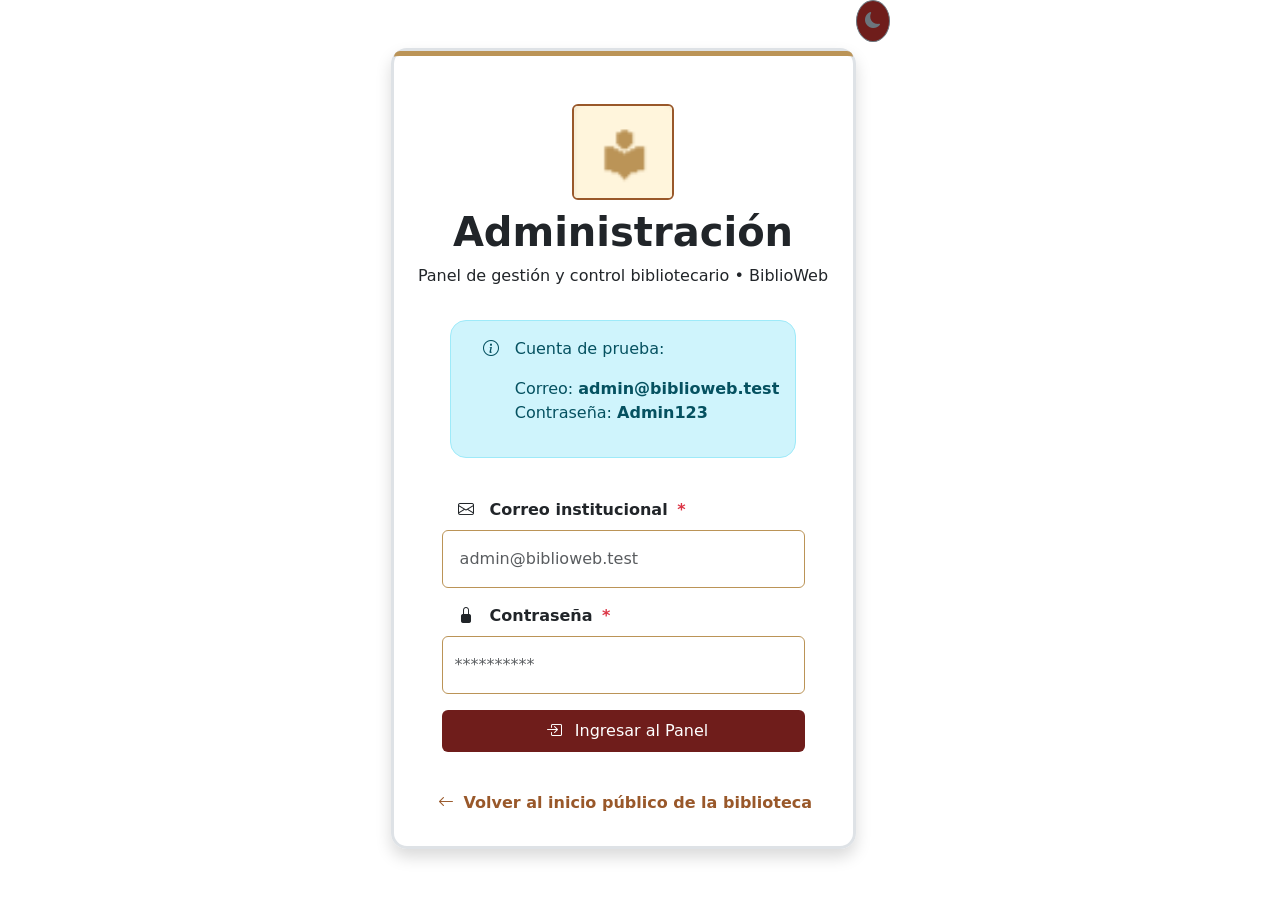
==== index.html @ 537f1289 "feat: se configuro el incio de sesion y se agegro guard.js para proteger la pagina de adminstrador" ====
<!DOCTYPE html>
<html lang="es">
<head>
    <meta charset="UTF-8">
    <meta name="viewport" content="width=device-width, initial-scale=1.0">
    <title>Libreria</title>
</head>
<body>
    <h1>Libreria Bootstrap</h1>
    <script src="./js/guardian.js"></script>
</body>
</html>
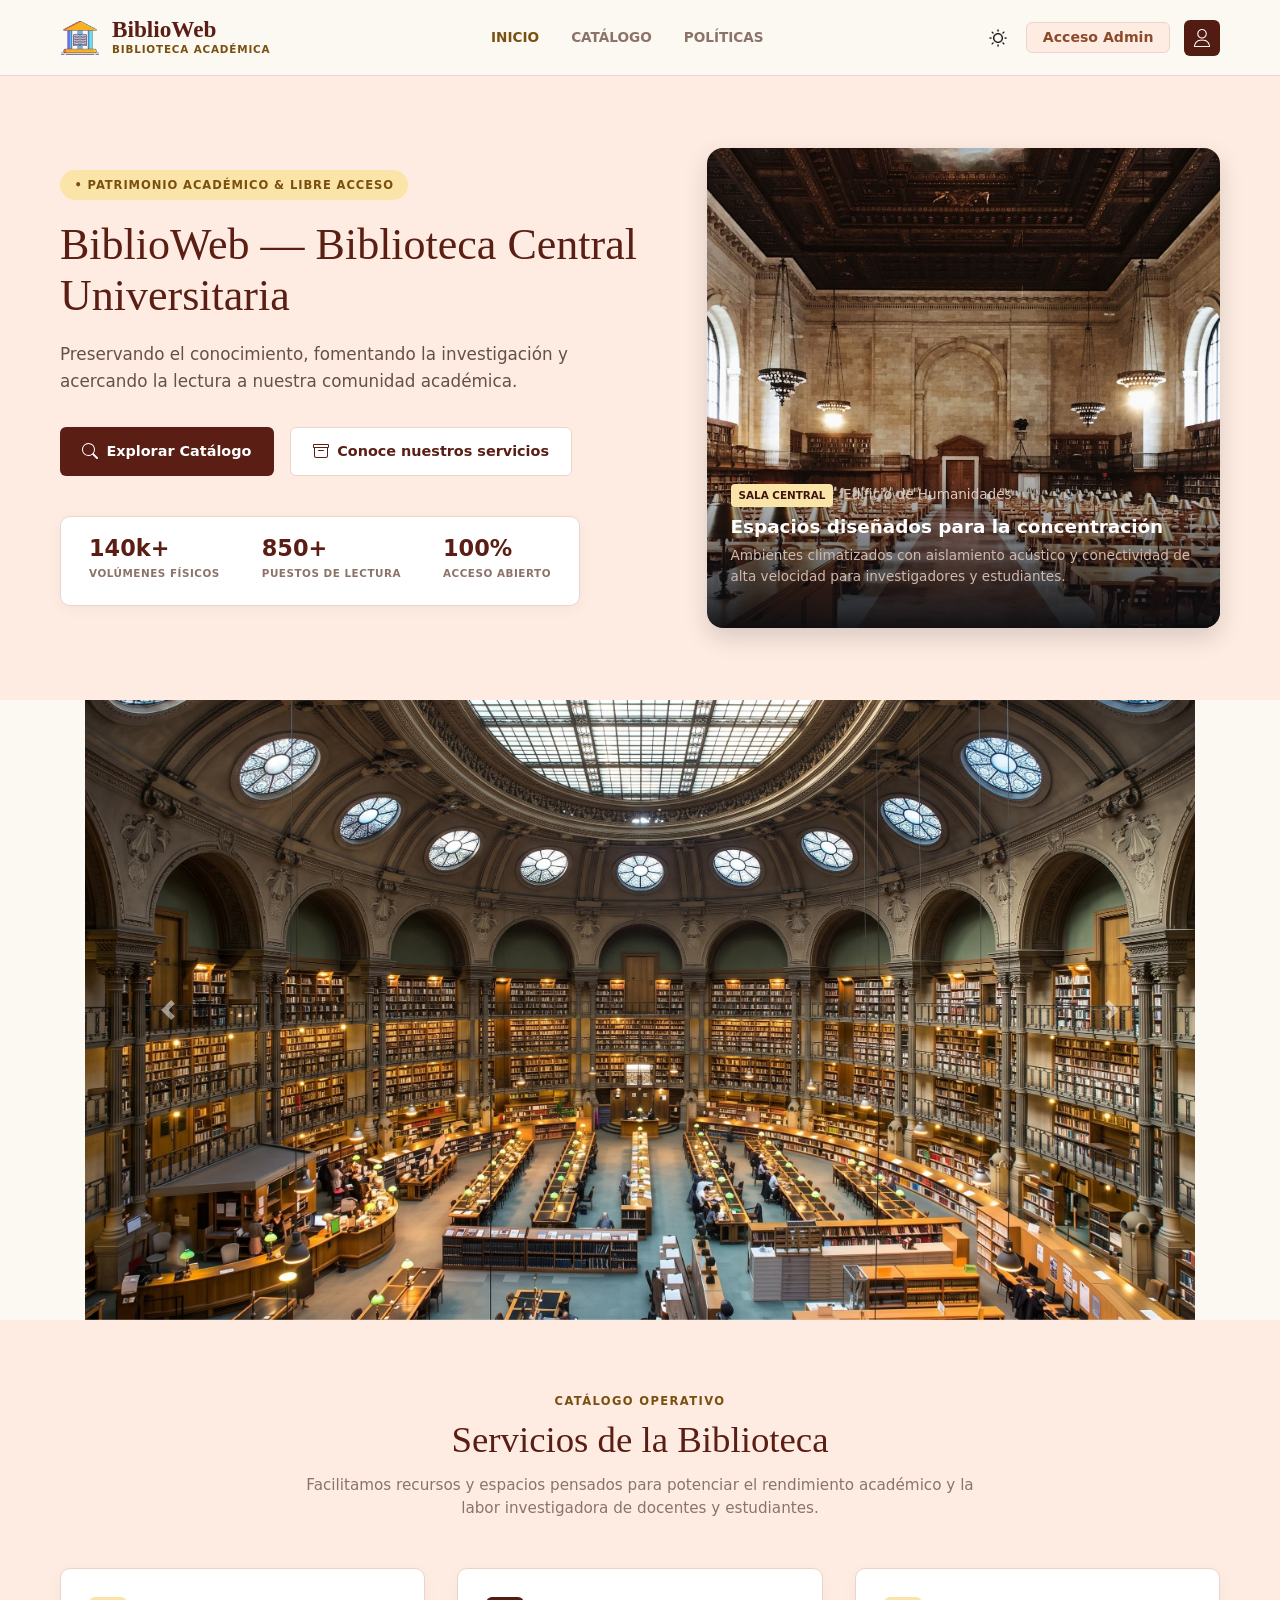
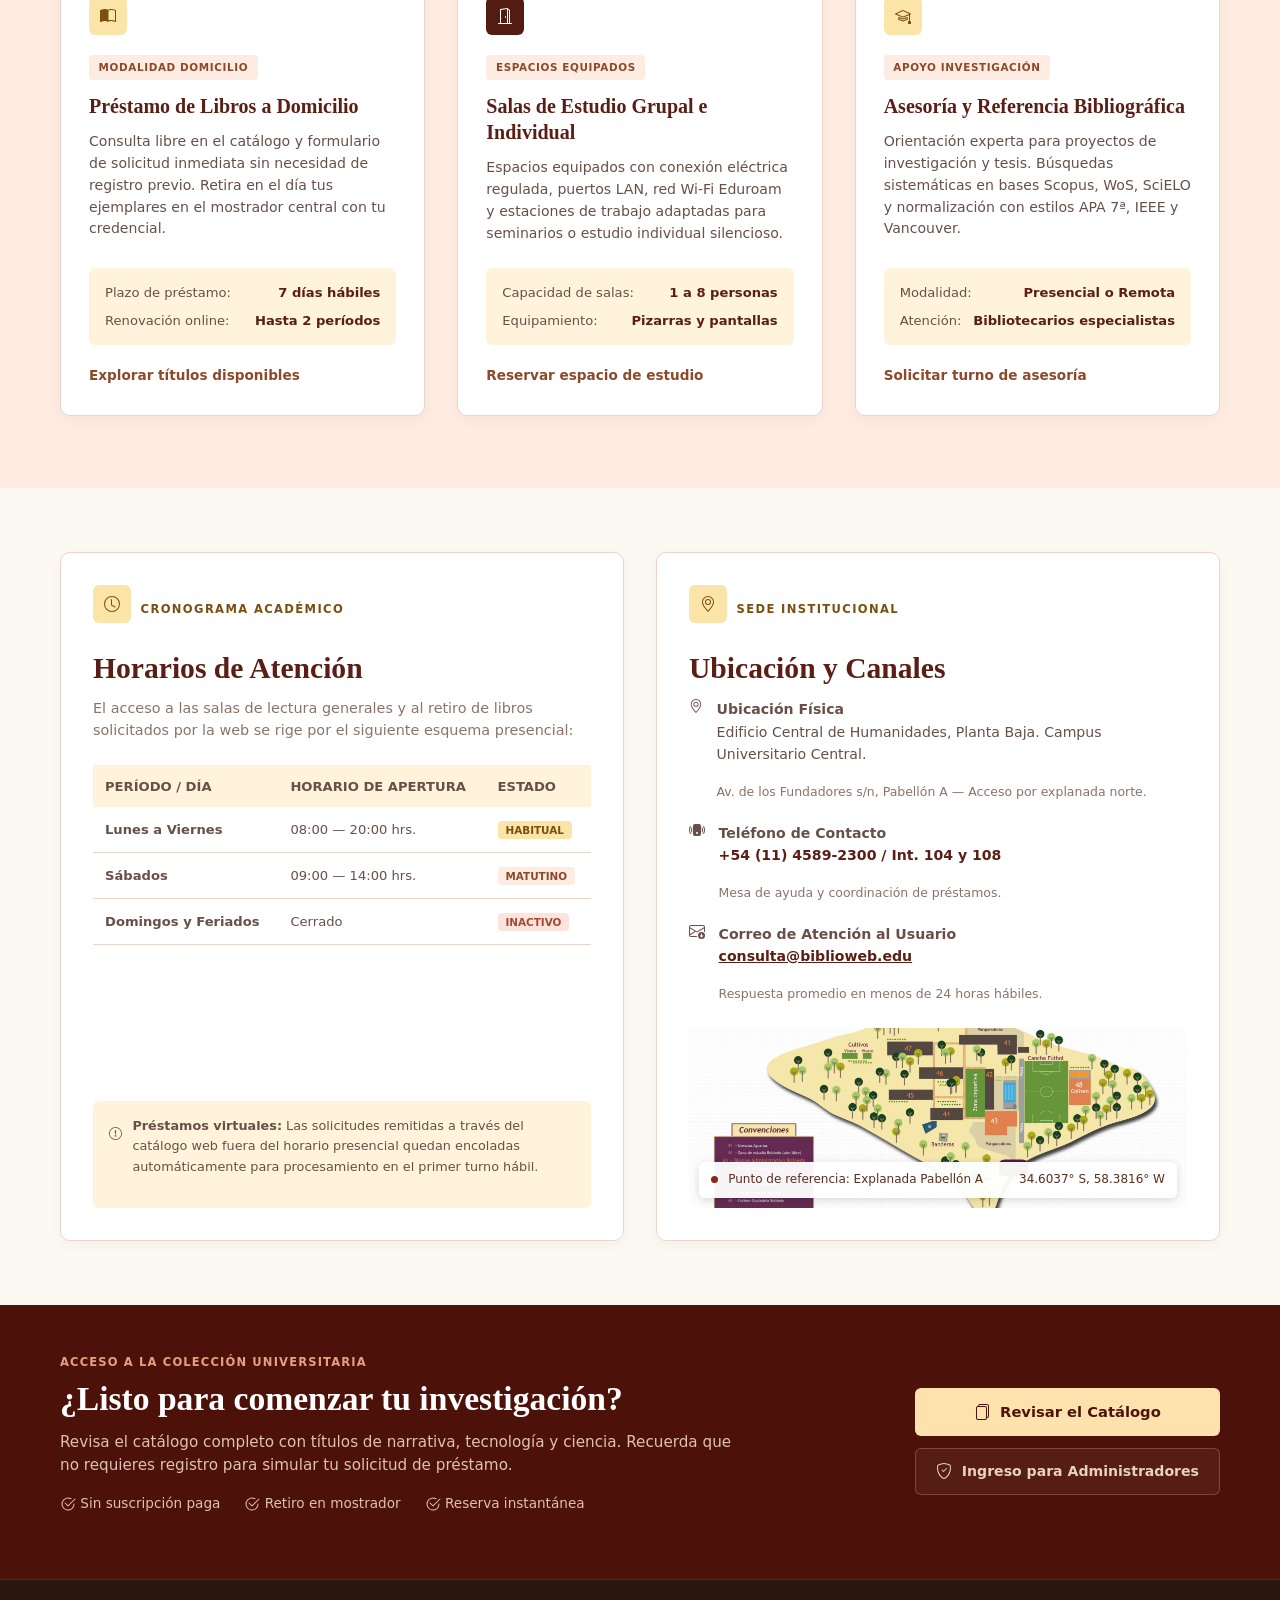
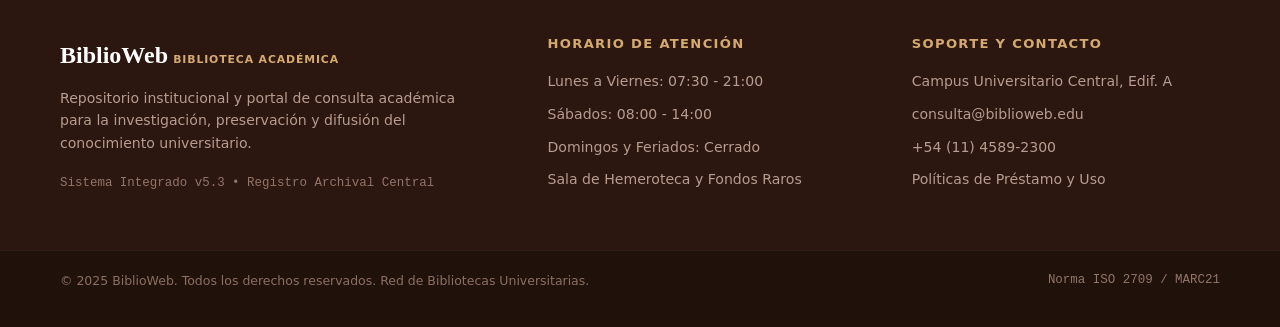
==== commit 6bbdd84a: "feat: se añadio el index a la rama" ====
--- a/index.html
+++ b/index.html
@@ -1,12 +1,502 @@
 <!DOCTYPE html>
-<html lang="es">
+<html lang="es" data-bs-theme="light">
+
 <head>
     <meta charset="UTF-8">
     <meta name="viewport" content="width=device-width, initial-scale=1.0">
-    <title>Libreria</title>
+    <title>Document</title>
+    <link href="https://cdn.jsdelivr.net/npm/bootstrap@5.3.3/dist/css/bootstrap.min.css" rel="stylesheet">
+    <link rel="stylesheet" href="https://cdn.jsdelivr.net/npm/bootstrap@4.0.0/dist/css/bootstrap.min.css">
+    <link rel="stylesheet" href="styless.css">
 </head>
+
 <body>
-    <h1>Libreria Bootstrap</h1>
-    <script src="./js/guardian.js"></script>
+    <header id="navbar">
+        <div class="contenedor-bloque nav-container">
+            <div class="nav-brand">
+                <img src="./img/biblioteca.png" alt="BiblioWeb" width="40" height="40" class="logo">
+                <div class="brand-text">
+                    <span class="brand-title">BiblioWeb</span>
+                    <span class="brand-subtitle">BIBLIOTECA ACADÉMICA</span>
+                </div>
+            </div>
+
+            <nav class="nav">
+                <a href="#" class="active">INICIO</a>
+                <a href="#servicios">CATÁLOGO</a>
+                <a href="#horarios-ubicacion">POLÍTICAS</a>
+            </nav>
+            <div class="admin">
+                <button type="button" id="color" value="claro" onclick="cambiarColor()" aria-label="Cambiar tema">
+                    <img id="icono-tema" src="./img/soleado.png" alt="Modo claro" width="20" height="20">
+                </button>
+                <a href="admin.html" class="btn btn-admin fw-bold px-3 py-1">Acceso Admin</a>
+                <button type="button" class="btn-avatar" aria-label="Perfil de usuario">
+                    <img src="./img/usuario.png" alt="Usuario" width="18" height="18">
+                </button>
+            </div>
+
+        </div>
+    </header>
+
+    <main>
+        <section class="hero-section">
+            <div class="contenedor-bloque hero-grid">
+                <div class="hero-content">
+                    <span class="badge-pill">• PATRIMONIO ACADÉMICO & LIBRE ACCESO</span>
+                    <h1 class="hero-title">BiblioWeb — Biblioteca Central Universitaria</h1>
+                    <p class="hero-desc">
+                        Preservando el conocimiento, fomentando la investigación y acercando la lectura a nuestra
+                        comunidad académica.
+                    </p>
+
+                    <div class="cta-group">
+                        <a href="#" class="btn-dark"><svg xmlns="http://www.w3.org/2000/svg" width="16" height="16"
+                                fill="currentColor" class="bi bi-search" viewBox="0 0 16 16">
+                                <path
+                                    d="M11.742 10.344a6.5 6.5 0 1 0-1.397 1.398h-.001q.044.06.098.115l3.85 3.85a1 1 0 0 0 1.415-1.414l-3.85-3.85a1 1 0 0 0-.115-.1zM12 6.5a5.5 5.5 0 1 1-11 0 5.5 5.5 0 0 1 11 0" />
+                            </svg> Explorar Catálogo</a>
+                        <a href="#servicios" class="btn-light"><svg xmlns="http://www.w3.org/2000/svg" width="16"
+                                height="16" fill="currentColor" class="bi bi-archive" viewBox="0 0 16 16">
+                                <path
+                                    d="M0 2a1 1 0 0 1 1-1h14a1 1 0 0 1 1 1v2a1 1 0 0 1-1 1v7.5a2.5 2.5 0 0 1-2.5 2.5h-9A2.5 2.5 0 0 1 1 12.5V5a1 1 0 0 1-1-1zm2 3v7.5A1.5 1.5 0 0 0 3.5 14h9a1.5 1.5 0 0 0 1.5-1.5V5zm13-3H1v2h14zM5 7.5a.5.5 0 0 1 .5-.5h5a.5.5 0 0 1 0 1h-5a.5.5 0 0 1-.5-.5" />
+                            </svg> Conoce nuestros
+                            servicios</a>
+                    </div>
+
+                    <div class="stats-card">
+                        <div class="stat-item">
+                            <strong>140k+</strong>
+                            <span>VOLÚMENES FÍSICOS</span>
+                        </div>
+                        <div class="stat-item">
+                            <strong>850+</strong>
+                            <span>PUESTOS DE LECTURA</span>
+                        </div>
+                        <div class="stat-item">
+                            <strong>100%</strong>
+                            <span>ACCESO ABIERTO</span>
+                        </div>
+                    </div>
+                </div>
+                <div class="hero-image-card">
+                    <img src="./img/pasillos.webp" alt="Sala Central de la Biblioteca">
+                    <div class="image-caption">
+                        <div class="location-tag">
+                            <span class="badge-tag">SALA CENTRAL</span>
+                            <span class="location-name">Edificio de Humanidades</span>
+                        </div>
+                        <h3>Espacios diseñados para la concentración</h3>
+                        <p>
+                            Ambientes climatizados con aislamiento acústico y conectividad de alta velocidad para
+                            investigadores y estudiantes.
+                        </p>
+                    </div>
+                </div>
+
+            </div>
+        </section>
+        <section class="container">
+            <div id="carouselExampleControls" class="carousel slide" data-ride="carousel">
+                <div class="carousel-inner">
+                    <div class="carousel-item active">
+                        <img class="d-block w-100 object-fit-cover" src="./img/img1.jpg" alt="First slide">
+                    </div>
+                    <div class="carousel-item">
+                        <img class="d-block w-100" src="./img/img2.jpg" alt="Second slide">
+                    </div>
+                    <div class="carousel-item">
+                        <img class="d-block w-100" src="./img/img3.jpg" alt="Third slide">
+                    </div>
+                </div>
+                <a class="carousel-control-prev" href="#carouselExampleControls" role="button" data-slide="prev">
+                    <span class="carousel-control-prev-icon" aria-hidden="true"></span>
+                    <span class="sr-only">Previous</span>
+                </a>
+                <a class="carousel-control-next" href="#carouselExampleControls" role="button" data-slide="next">
+                    <span class="carousel-control-next-icon" aria-hidden="true"></span>
+                    <span class="sr-only">Next</span>
+                </a>
+            </div>
+        </section>
+        <section id="servicios" class="seccion-servicios">
+            <div class="contenedor-bloque">
+
+                <header class="servicios-header">
+                    <span class="subtitulo-tag">CATÁLOGO OPERATIVO</span>
+                    <h2 class="titulo-seccion">Servicios de la Biblioteca</h2>
+                    <p class="desc-seccion">
+                        Facilitamos recursos y espacios pensados para potenciar el rendimiento académico y la labor
+                        investigadora de docentes y estudiantes.
+                    </p>
+                </header>
+
+                <div class="servicios-grid">
+                    <article class="servicio-card">
+                        <div class="icono-wrap icono-amarillo">
+                            <svg xmlns="http://www.w3.org/2000/svg" width="16" height="16" fill="currentColor"
+                                class="bi bi-book-half" viewBox="0 0 16 16">
+                                <path
+                                    d="M8.5 2.687c.654-.689 1.782-.886 3.112-.752 1.234.124 2.503.523 3.388.893v9.923c-.918-.35-2.107-.692-3.287-.81-1.094-.111-2.278-.039-3.213.492zM8 1.783C7.015.936 5.587.81 4.287.94c-1.514.153-3.042.672-3.994 1.105A.5.5 0 0 0 0 2.5v11a.5.5 0 0 0 .707.455c.882-.4 2.303-.881 3.68-1.02 1.409-.142 2.59.087 3.223.877a.5.5 0 0 0 .78 0c.633-.79 1.814-1.019 3.222-.877 1.378.139 2.8.62 3.681 1.02A.5.5 0 0 0 16 13.5v-11a.5.5 0 0 0-.293-.455c-.952-.433-2.48-.952-3.994-1.105C10.413.809 8.985.936 8 1.783" />
+                            </svg>
+                        </div>
+                        <span class="badge-categoria">MODALIDAD DOMICILIO</span>
+                        <h3 class="servicio-titulo">Préstamo de Libros a Domicilio</h3>
+                        <p class="servicio-texto">
+                            Consulta libre en el catálogo y formulario de solicitud inmediata sin necesidad de registro
+                            previo. Retira en el día tus ejemplares en el mostrador central con tu credencial.
+                        </p>
+                        <div class="detalles-box">
+                            <div class="detalle-fila">
+                                <span class="label">Plazo de préstamo:</span>
+                                <strong class="valor">7 días hábiles</strong>
+                            </div>
+                            <div class="detalle-fila">
+                                <span class="label">Renovación online:</span>
+                                <strong class="valor">Hasta 2 períodos</strong>
+                            </div>
+                        </div>
+                        <a href="#" class="servicio-link">Explorar títulos disponibles <i
+                                class="fa-solid fa-arrow-right-long"></i></a>
+                    </article>
+                    <article class="servicio-card">
+                        <div class="icono-wrap icono-vino">
+                            <svg xmlns="http://www.w3.org/2000/svg" width="16" height="16" fill="currentColor"
+                                class="bi bi-door-open" viewBox="0 0 16 16">
+                                <path d="M8.5 10c-.276 0-.5-.448-.5-1s.224-1 .5-1 .5.448.5 1-.224 1-.5 1" />
+                                <path
+                                    d="M10.828.122A.5.5 0 0 1 11 .5V1h.5A1.5 1.5 0 0 1 13 2.5V15h1.5a.5.5 0 0 1 0 1h-13a.5.5 0 0 1 0-1H3V1.5a.5.5 0 0 1 .43-.495l7-1a.5.5 0 0 1 .398.117M11.5 2H11v13h1V2.5a.5.5 0 0 0-.5-.5M4 1.934V15h6V1.077z" />
+                            </svg>
+                        </div>
+                        <span class="badge-categoria">ESPACIOS EQUIPADOS</span>
+                        <h3 class="servicio-titulo">Salas de Estudio Grupal e Individual</h3>
+                        <p class="servicio-texto">
+                            Espacios equipados con conexión eléctrica regulada, puertos LAN, red Wi-Fi Eduroam y
+                            estaciones de trabajo adaptadas para seminarios o estudio individual silencioso.
+                        </p>
+                        <div class="detalles-box">
+                            <div class="detalle-fila">
+                                <span class="label">Capacidad de salas:</span>
+                                <strong class="valor">1 a 8 personas</strong>
+                            </div>
+                            <div class="detalle-fila">
+                                <span class="label">Equipamiento:</span>
+                                <strong class="valor">Pizarras y pantallas</strong>
+                            </div>
+                        </div>
+                        <a href="#" class="servicio-link">Reservar espacio de estudio <i
+                                class="fa-solid fa-arrow-right-long"></i></a>
+                    </article>
+                    <article class="servicio-card">
+                        <div class="icono-wrap icono-amarillo">
+                            <svg xmlns="http://www.w3.org/2000/svg" width="16" height="16" fill="currentColor"
+                                class="bi bi-mortarboard" viewBox="0 0 16 16">
+                                <path
+                                    d="M8.211 2.047a.5.5 0 0 0-.422 0l-7.5 3.5a.5.5 0 0 0 .025.917l7.5 3a.5.5 0 0 0 .372 0L14 7.14V13a1 1 0 0 0-1 1v2h3v-2a1 1 0 0 0-1-1V6.739l.686-.275a.5.5 0 0 0 .025-.917zM8 8.46 1.758 5.965 8 3.052l6.242 2.913z" />
+                                <path
+                                    d="M4.176 9.032a.5.5 0 0 0-.656.327l-.5 1.7a.5.5 0 0 0 .294.605l4.5 1.8a.5.5 0 0 0 .372 0l4.5-1.8a.5.5 0 0 0 .294-.605l-.5-1.7a.5.5 0 0 0-.656-.327L8 10.466zm-.068 1.873.22-.748 3.496 1.311a.5.5 0 0 0 .352 0l3.496-1.311.22.748L8 12.46z" />
+                            </svg>
+                        </div>
+                        <span class="badge-categoria">APOYO INVESTIGACIÓN</span>
+                        <h3 class="servicio-titulo">Asesoría y Referencia Bibliográfica</h3>
+                        <p class="servicio-texto">
+                            Orientación experta para proyectos de investigación y tesis. Búsquedas sistemáticas en bases
+                            Scopus, WoS, SciELO y normalización con estilos APA 7ª, IEEE y Vancouver.
+                        </p>
+                        <div class="detalles-box">
+                            <div class="detalle-fila">
+                                <span class="label">Modalidad:</span>
+                                <strong class="valor">Presencial o Remota</strong>
+                            </div>
+                            <div class="detalle-fila">
+                                <span class="label">Atención:</span>
+                                <strong class="valor">Bibliotecarios especialistas</strong>
+                            </div>
+                        </div>
+                        <a href="#" class="servicio-link">Solicitar turno de asesoría <i
+                                class="fa-solid fa-arrow-right-long"></i></a>
+                    </article>
+                </div>
+
+            </div>
+        </section>
+        <section id="horarios-ubicacion" class="seccion-info">
+            <div class="contenedor-bloque info-grid">
+                <article class="info-card">
+                    <div class="card-top">
+                        <div class="icono-wrap icono-amarillo">
+                            <svg xmlns="http://www.w3.org/2000/svg" width="16" height="16" fill="currentColor"
+                                class="bi bi-clock" viewBox="0 0 16 16">
+                                <path
+                                    d="M8 3.5a.5.5 0 0 0-1 0V9a.5.5 0 0 0 .252.434l3.5 2a.5.5 0 0 0 .496-.868L8 8.71z" />
+                                <path d="M8 16A8 8 0 1 0 8 0a8 8 0 0 0 0 16m7-8A7 7 0 1 1 1 8a7 7 0 0 1 14 0" />
+                            </svg>
+                        </div>
+                        <span class="subtitulo-tag">CRONOGRAMA ACADÉMICO</span>
+                    </div>
+
+                    <h2 class="titulo-card">Horarios de Atención</h2>
+                    <p class="desc-card">
+                        El acceso a las salas de lectura generales y al retiro de libros solicitados por la web se rige
+                        por el siguiente esquema presencial:
+                    </p>
+
+                    <div class="tabla-wrap">
+                        <table class="tabla-horarios">
+                            <thead>
+                                <tr>
+                                    <th scope="col">PERÍODO / DÍA</th>
+                                    <th scope="col">HORARIO DE APERTURA</th>
+                                    <th scope="col">ESTADO</th>
+                                </tr>
+                            </thead>
+                            <tbody>
+                                <tr>
+                                    <td><strong>Lunes a Viernes</strong></td>
+                                    <td>08:00 — 20:00 hrs.</td>
+                                    <td><span class="badge-status status-habitual">HABITUAL</span></td>
+                                </tr>
+                                <tr>
+                                    <td><strong>Sábados</strong></td>
+                                    <td>09:00 — 14:00 hrs.</td>
+                                    <td><span class="badge-status status-matutino">MATUTINO</span></td>
+                                </tr>
+                                <tr>
+                                    <td><strong>Domingos y Feriados</strong></td>
+                                    <td>Cerrado</td>
+                                    <td><span class="badge-status status-inactivo">INACTIVO</span></td>
+                                </tr>
+                            </tbody>
+                        </table>
+                    </div>
+
+                    <div class="aviso-box">
+                        <svg xmlns="http://www.w3.org/2000/svg" width="35" height="35" fill="currentColor"
+                            class="bi bi-exclamation-circle" viewBox="0 0 16 16">
+                            <path d="M8 15A7 7 0 1 1 8 1a7 7 0 0 1 0 14m0 1A8 8 0 1 0 8 0a8 8 0 0 0 0 16" />
+                            <path
+                                d="M7.002 11a1 1 0 1 1 2 0 1 1 0 0 1-2 0M7.1 4.995a.905.905 0 1 1 1.8 0l-.35 3.507a.552.552 0 0 1-1.1 0z" />
+                        </svg>
+                        <p>
+                            <strong>Préstamos virtuales:</strong> Las solicitudes remitidas a través del catálogo web
+                            fuera del horario presencial quedan encoladas automáticamente para procesamiento en el
+                            primer turno hábil.
+                        </p>
+                    </div>
+                </article>
+                <article class="info-card">
+                    <div class="card-top">
+                        <div class="icono-wrap icono-amarillo">
+                            <svg xmlns="http://www.w3.org/2000/svg" width="16" height="16" fill="currentColor"
+                                class="bi bi-geo-alt" viewBox="0 0 16 16">
+                                <path
+                                    d="M12.166 8.94c-.524 1.062-1.234 2.12-1.96 3.07A32 32 0 0 1 8 14.58a32 32 0 0 1-2.206-2.57c-.726-.95-1.436-2.008-1.96-3.07C3.304 7.867 3 6.862 3 6a5 5 0 0 1 10 0c0 .862-.305 1.867-.834 2.94M8 16s6-5.686 6-10A6 6 0 0 0 2 6c0 4.314 6 10 6 10" />
+                                <path d="M8 8a2 2 0 1 1 0-4 2 2 0 0 1 0 4m0 1a3 3 0 1 0 0-6 3 3 0 0 0 0 6" />
+                            </svg>
+                        </div>
+                        <span class="subtitulo-tag">SEDE INSTITUCIONAL</span>
+                    </div>
+
+                    <h2 class="titulo-card">Ubicación y Canales</h2>
+
+                    <div class="canales-lista">
+                        <div class="canal-item">
+                            <svg xmlns="http://www.w3.org/2000/svg" width="16" height="16" fill="currentColor"
+                                class="bi bi-geo-alt" viewBox="0 0 16 16">
+                                <path
+                                    d="M12.166 8.94c-.524 1.062-1.234 2.12-1.96 3.07A32 32 0 0 1 8 14.58a32 32 0 0 1-2.206-2.57c-.726-.95-1.436-2.008-1.96-3.07C3.304 7.867 3 6.862 3 6a5 5 0 0 1 10 0c0 .862-.305 1.867-.834 2.94M8 16s6-5.686 6-10A6 6 0 0 0 2 6c0 4.314 6 10 6 10" />
+                                <path d="M8 8a2 2 0 1 1 0-4 2 2 0 0 1 0 4m0 1a3 3 0 1 0 0-6 3 3 0 0 0 0 6" />
+                            </svg>
+                            <div>
+                                <strong class="canal-titulo">Ubicación Física</strong>
+                                <p class="canal-detalle">Edificio Central de Humanidades, Planta Baja. Campus
+                                    Universitario Central.</p>
+                                <span class="canal-subdetalle">Av. de los Fundadores s/n, Pabellón A — Acceso por
+                                    explanada norte.</span>
+                            </div>
+                        </div>
+
+                        <div class="canal-item">
+                            <svg xmlns="http://www.w3.org/2000/svg" width="16" height="16" fill="currentColor"
+                                class="bi bi-phone-vibrate-fill" viewBox="0 0 16 16">
+                                <path
+                                    d="M4 4a2 2 0 0 1 2-2h4a2 2 0 0 1 2 2v8a2 2 0 0 1-2 2H6a2 2 0 0 1-2-2zm5 7a1 1 0 1 0-2 0 1 1 0 0 0 2 0M1.807 4.734a.5.5 0 1 0-.884-.468A8 8 0 0 0 0 8c0 1.347.334 2.618.923 3.734a.5.5 0 1 0 .884-.468A7 7 0 0 1 1 8c0-1.18.292-2.292.807-3.266m13.27-.468a.5.5 0 0 0-.884.468C14.708 5.708 15 6.819 15 8c0 1.18-.292 2.292-.807 3.266a.5.5 0 0 0 .884.468A8 8 0 0 0 16 8a8 8 0 0 0-.923-3.734M3.34 6.182a.5.5 0 1 0-.93-.364A6 6 0 0 0 2 8c0 .769.145 1.505.41 2.182a.5.5 0 1 0 .93-.364A5 5 0 0 1 3 8c0-.642.12-1.255.34-1.818m10.25-.364a.5.5 0 0 0-.93.364c.22.563.34 1.176.34 1.818s-.12 1.255-.34 1.818a.5.5 0 0 0 .93.364C13.856 9.505 14 8.769 14 8s-.145-1.505-.41-2.182" />
+                            </svg>
+                            <div>
+                                <strong class="canal-titulo">Teléfono de Contacto</strong>
+                                <p class="canal-destacado">+54 (11) 4589-2300 / Int. 104 y 108</p>
+                                <span class="canal-subdetalle">Mesa de ayuda y coordinación de préstamos.</span>
+                            </div>
+                        </div>
+
+                        <div class="canal-item">
+                            <svg xmlns="http://www.w3.org/2000/svg" width="16" height="16" fill="currentColor"
+                                class="bi bi-envelope-arrow-down" viewBox="0 0 16 16">
+                                <path
+                                    d="M0 4a2 2 0 0 1 2-2h12a2 2 0 0 1 2 2v4.5a.5.5 0 0 1-1 0V5.383l-7 4.2-1.326-.795-5.64 3.47A1 1 0 0 0 2 13h5.5a.5.5 0 0 1 0 1H2a2 2 0 0 1-2-1.99zm1 7.105 4.708-2.897L1 5.383zM1 4v.217l7 4.2 7-4.2V4a1 1 0 0 0-1-1H2a1 1 0 0 0-1 1" />
+                                <path
+                                    d="M12.5 16a3.5 3.5 0 1 0 0-7 3.5 3.5 0 0 0 0 7m.354-1.646a.5.5 0 0 1-.722-.016l-1.149-1.25a.5.5 0 1 1 .737-.676l.28.305V11a.5.5 0 0 1 1 0v1.793l.396-.397a.5.5 0 0 1 .708.708z" />
+                            </svg>
+                            <div>
+                                <strong class="canal-titulo">Correo de Atención al Usuario</strong>
+                                <p><a href="mailto:consulta@biblioweb.edu"
+                                        class="canal-correo">consulta@biblioweb.edu</a></p>
+                                <span class="canal-subdetalle">Respuesta promedio en menos de 24 horas hábiles.</span>
+                            </div>
+                        </div>
+                    </div>
+
+                    <div class="mapa-card">
+                        <img src="./img/mapacampus.jpg" alt="Plano aéreo del Edificio Central" class="mapa-img">
+                        <div class="mapa-tag">
+                            <div>
+                                <span class="punto-rojo"></span>
+                                <span>Punto de referencia: Explanada Pabellón A</span>
+                            </div>
+                            <span class="coordenadas">34.6037° S, 58.3816° W</span>
+                        </div>
+                    </div>
+                </article>
+
+            </div>
+        </section>
+    </main>
+    <footer class="site-footer">
+        <section class="footer-cta">
+            <div class="contenedor-bloque cta-flex">
+                <div class="cta-info">
+                    <span class="cta-tag">ACCESO A LA COLECCIÓN UNIVERSITARIA</span>
+                    <h2 class="cta-title">¿Listo para comenzar tu investigación?</h2>
+                    <p class="cta-desc">
+                        Revisa el catálogo completo con títulos de narrativa, tecnología y ciencia. Recuerda que no
+                        requieres registro para simular tu solicitud de préstamo.
+                    </p>
+                    <ul class="cta-perks">
+                        <li><svg xmlns="http://www.w3.org/2000/svg" width="16" height="16" fill="currentColor"
+                                class="bi bi-check2-circle" viewBox="0 0 16 16">
+                                <path
+                                    d="M2.5 8a5.5 5.5 0 0 1 8.25-4.764.5.5 0 0 0 .5-.866A6.5 6.5 0 1 0 14.5 8a.5.5 0 0 0-1 0 5.5 5.5 0 1 1-11 0" />
+                                <path
+                                    d="M15.354 3.354a.5.5 0 0 0-.708-.708L8 9.293 5.354 6.646a.5.5 0 1 0-.708.708l3 3a.5.5 0 0 0 .708 0z" />
+                            </svg> Sin suscripción paga</li>
+                        <li><svg xmlns="http://www.w3.org/2000/svg" width="16" height="16" fill="currentColor"
+                                class="bi bi-check2-circle" viewBox="0 0 16 16">
+                                <path
+                                    d="M2.5 8a5.5 5.5 0 0 1 8.25-4.764.5.5 0 0 0 .5-.866A6.5 6.5 0 1 0 14.5 8a.5.5 0 0 0-1 0 5.5 5.5 0 1 1-11 0" />
+                                <path
+                                    d="M15.354 3.354a.5.5 0 0 0-.708-.708L8 9.293 5.354 6.646a.5.5 0 1 0-.708.708l3 3a.5.5 0 0 0 .708 0z" />
+                            </svg> Retiro en mostrador</li>
+                        <li><svg xmlns="http://www.w3.org/2000/svg" width="16" height="16" fill="currentColor"
+                                class="bi bi-check2-circle" viewBox="0 0 16 16">
+                                <path
+                                    d="M2.5 8a5.5 5.5 0 0 1 8.25-4.764.5.5 0 0 0 .5-.866A6.5 6.5 0 1 0 14.5 8a.5.5 0 0 0-1 0 5.5 5.5 0 1 1-11 0" />
+                                <path
+                                    d="M15.354 3.354a.5.5 0 0 0-.708-.708L8 9.293 5.354 6.646a.5.5 0 1 0-.708.708l3 3a.5.5 0 0 0 .708 0z" />
+                            </svg> Reserva instantánea</li>
+                    </ul>
+                </div>
+
+                <div class="cta-actions">
+                    <a href="#" class="btn-cta-primary">
+                        <svg xmlns="http://www.w3.org/2000/svg" width="16" height="16" fill="currentColor"
+                            class="bi bi-files" viewBox="0 0 16 16">
+                            <path
+                                d="M13 0H6a2 2 0 0 0-2 2 2 2 0 0 0-2 2v10a2 2 0 0 0 2 2h7a2 2 0 0 0 2-2 2 2 0 0 0 2-2V2a2 2 0 0 0-2-2m0 13V4a2 2 0 0 0-2-2H5a1 1 0 0 1 1-1h7a1 1 0 0 1 1 1v10a1 1 0 0 1-1 1M3 4a1 1 0 0 1 1-1h7a1 1 0 0 1 1 1v10a1 1 0 0 1-1 1H4a1 1 0 0 1-1-1z" />
+                        </svg>Revisar el Catálogo
+                    </a>
+                    <a href="admin.html" class="btn-cta-secondary">
+                        <svg xmlns="http://www.w3.org/2000/svg" width="16" height="16" fill="currentColor"
+                            class="bi bi-shield-check" viewBox="0 0 16 16">
+                            <path
+                                d="M5.338 1.59a61 61 0 0 0-2.837.856.48.48 0 0 0-.328.39c-.554 4.157.726 7.19 2.253 9.188a10.7 10.7 0 0 0 2.287 2.233c.346.244.652.42.893.533q.18.085.293.118a1 1 0 0 0 .101.025 1 1 0 0 0 .1-.025q.114-.034.294-.118c.24-.113.547-.29.893-.533a10.7 10.7 0 0 0 2.287-2.233c1.527-1.997 2.807-5.031 2.253-9.188a.48.48 0 0 0-.328-.39c-.651-.213-1.75-.56-2.837-.855C9.552 1.29 8.531 1.067 8 1.067c-.53 0-1.552.223-2.662.524zM5.072.56C6.157.265 7.31 0 8 0s1.843.265 2.928.56c1.11.3 2.229.655 2.887.87a1.54 1.54 0 0 1 1.044 1.262c.596 4.477-.787 7.795-2.465 9.99a11.8 11.8 0 0 1-2.517 2.453 7 7 0 0 1-1.048.625c-.28.132-.581.24-.829.24s-.548-.108-.829-.24a7 7 0 0 1-1.048-.625 11.8 11.8 0 0 1-2.517-2.453C1.928 10.487.545 7.169 1.141 2.692A1.54 1.54 0 0 1 2.185 1.43 63 63 0 0 1 5.072.56" />
+                            <path
+                                d="M10.854 5.146a.5.5 0 0 1 0 .708l-3 3a.5.5 0 0 1-.708 0l-1.5-1.5a.5.5 0 1 1 .708-.708L7.5 7.793l2.646-2.647a.5.5 0 0 1 .708 0" />
+                        </svg> Ingreso para Administradores
+                    </a>
+                </div>
+            </div>
+        </section>
+        <div class="footer-main">
+            <div class="contenedor-bloque footer-grid">
+                <div class="footer-col col-brand">
+                    <div class="brand-header">
+                        <span class="brand-title-footer">BiblioWeb</span>
+                        <span class="brand-sub-footer">BIBLIOTECA ACADÉMICA</span>
+                    </div>
+                    <p class="brand-desc-footer">
+                        Repositorio institucional y portal de consulta académica para la investigación, preservación y
+                        difusión del conocimiento universitario.
+                    </p>
+                    <p class="system-meta">
+                        Sistema Integrado v5.3 <span>•</span> Registro Archival Central
+                    </p>
+                </div>
+
+                <div class="footer-col">
+                    <h3 class="col-title">HORARIO DE ATENCIÓN</h3>
+                    <ul class="col-list">
+                        <li>Lunes a Viernes: 07:30 - 21:00</li>
+                        <li>Sábados: 08:00 - 14:00</li>
+                        <li>Domingos y Feriados: Cerrado</li>
+                        <li class="list-highlight">Sala de Hemeroteca y Fondos Raros</li>
+                    </ul>
+                </div>
+
+                <div class="footer-col">
+                    <h3 class="col-title">SOPORTE Y CONTACTO</h3>
+                    <ul class="col-list">
+                        <li>Campus Universitario Central, Edif. A</li>
+                        <li><a href="mailto:consulta@biblioweb.edu">consulta@biblioweb.edu</a></li>
+                        <li>+54 (11) 4589-2300</li>
+                        <li><a href="#" class="link-underlined">Políticas de Préstamo y Uso</a></li>
+                    </ul>
+                </div>
+            </div>
+        </div>
+        <div class="footer-bottom">
+            <div class="contenedor-bloque bottom-flex">
+                <p class="copy-text">© 2025 BiblioWeb. Todos los derechos reservados. Red de Bibliotecas Universitarias.
+                </p>
+                <p class="standard-text">Norma ISO 2709 / MARC21</p>
+            </div>
+        </div>
+    </footer>
+    <script src="https://code.jquery.com/jquery-3.2.1.slim.min.js"
+        integrity="sha384-KJ3o2DKtIkvYIK3UENzmM7KCkRr/rE9/Qpg6aAZGJwFDMVNA/GpGFF93hXpG5KkN"
+        crossorigin="anonymous"></script>
+    <script src="https://cdn.jsdelivr.net/npm/popper.js@1.12.9/dist/umd/popper.min.js"
+        integrity="sha384-ApNbgh9B+Y1QKtv3Rn7W3mgPxhU9K/ScQsAP7hUibX39j7fakFPskvXusvfa0b4Q"
+        crossorigin="anonymous"></script>
+    <script src="https://cdn.jsdelivr.net/npm/bootstrap@4.0.0/dist/js/bootstrap.min.js"
+        integrity="sha384-JZR6Spejh4U02d8jOt6vLEHfe/JQGiRRSQQxSfFWpi1MquVdAyjUar5+76PVCmYl"
+        crossorigin="anonymous"></script>
+    <script>
+
+        function aplicarTema(modo) {
+            const temaBootstrap = modo === 'oscuro' ? 'dark' : 'light';
+            document.documentElement.setAttribute('data-bs-theme', temaBootstrap);
+            localStorage.setItem('tema_preferido', modo);
+
+            const icono = document.getElementById('icono-tema');
+            if (icono) {
+                icono.src = modo === 'oscuro' ? './img/luna.png' : './img/soleado.png';
+                icono.alt = modo === 'oscuro' ? 'Modo oscuro' : 'Modo claro';
+            }
+        }
+
+        function cambiarColor() {
+
+            const temaActual = document.documentElement.getAttribute('data-bs-theme');
+            const nuevoModo = temaActual === 'dark' ? 'claro' : 'oscuro';
+            aplicarTema(nuevoModo);
+        }
+
+        document.addEventListener('DOMContentLoaded', () => {
+            const temaGuardado = localStorage.getItem('tema_preferido') || 'claro';
+            aplicarTema(temaGuardado);
+        });
+    </script>
+
 </body>
+
 </html>
--- a/styless.css
+++ b/styless.css
@@ -0,0 +1,925 @@
+/* ===================================================
+   1. VARIABLES (:root) Y MODO OSCURO
+   =================================================== */
+   
+:root,
+[data-bs-theme="light"] {
+  /* Fondos */
+  --fondo-body: #fcf8f2;
+  --fondo-card: #ffffff;
+  --fondo-subtle: #fff4db;
+  --fondo-accent: #feece2;
+  --fondo-carrusel: rgb(255, 223, 223);
+  --fondo-targe:#feece2;
+
+
+  /* Textos y tonos de marca */
+  --color-vino: #5a1e14;
+  --color-vino-dark: #3e140d;
+  --color-texto: #684f47;
+  --color-texto-muted: #8c736a;
+  --color-amarillo-tag: #fae4a8;
+  --color-amarillo-texto: #7a5010;
+  --color-blanco: #ffffff;
+  --color-borde: #edd4cb;
+
+  /* Paleta fija Footer / CTA */
+  --footer-cta-bg: #4c1108;
+  --footer-main-bg: #2b1710;
+  --footer-bottom-bg: #21110b;
+  --footer-gold: #d5aa70;
+  --footer-muted: #b89c8f;
+
+  /* Fuentes y layout */
+  --fuente-serif: Georgia, "Times New Roman", serif;
+  --fuente-sans: system-ui, -apple-system, BlinkMacSystemFont, "Segoe UI", Roboto, sans-serif;
+  --fuente-mono: "Courier New", Courier, monospace;
+
+  --ancho-maximo: 1240px;
+  --espacio-lateral: 2.5rem;
+  --radio-sm: 6px;
+  --radio-md: 10px;
+  --radio-lg: 16px;
+  --radio-pill: 50rem;
+  --sombra: 0 4px 15px rgba(0, 0, 0, 0.04);
+}
+
+[data-bs-theme="dark"] {
+  --fondo-body: #30221e;
+  --fondo-card: #2b1d1ad2;
+  --fondo-subtle: #24211b;
+  --fondo-accent: #2c201d;
+  --fondo-targe: #30221e;
+
+
+  --color-vino: #f8fafc;
+  --color-vino-dark: #e2e8f0;
+  --color-texto: #cbd5e1;
+  --color-texto-muted: #94a3b8;
+  --color-amarillo-tag: #453416;
+  --color-amarillo-texto: rgb(254, 240, 138);
+  --color-borde: #f8b945;
+
+  --footer-cta-bg: #4c110842;
+}
+
+/* ===================================================
+   2. RESET Y REGLAS BASE
+   =================================================== */
+*, *::before, *::after {
+  box-sizing: border-box;
+  margin: 0;
+  padding: 0;
+}
+
+body {
+  font-family: var(--fuente-sans);
+  background-color: var(--fondo-body) !important;
+  color: var(--color-texto);
+  line-height: 1.6;
+  transition: background-color 0.3s ease, color 0.3s ease;
+}
+
+a {
+  text-decoration: none;
+  color: inherit;
+}
+
+img {
+  max-width: 100%;
+  height: auto;
+  display: block;
+}
+
+/* Contenedor maestro universal que soluciona el pegado a los bordes */
+.contenedor-bloque {
+  width: 100%;
+  max-width: var(--ancho-maximo);
+  margin-left: auto;
+  margin-right: auto;
+  padding-left: var(--espacio-lateral);
+  padding-right: var(--espacio-lateral);
+}
+
+/* ===================================================
+   3. BARRA DE NAVEGACIÓN (#navbar)
+   =================================================== */
+#navbar {
+  background-color: var(--fondo-body);
+  border-bottom: 1px solid var(--color-borde);
+  position: sticky;
+  top: 0;
+  z-index: 1000;
+  padding: 1.1rem 0;
+  transition: background-color 0.3s ease;
+}
+
+.nav-container {
+  display: flex;
+  justify-content: space-between;
+  align-items: center;
+}
+
+.nav-brand {
+  display: flex;
+  align-items: center;
+  gap: 0.75rem;
+}
+
+.brand-text {
+  display: flex;
+  flex-direction: column;
+}
+
+.brand-title {
+  font-family: var(--fuente-serif);
+  font-size: 1.45rem;
+  font-weight: 700;
+  color: var(--color-vino);
+  line-height: 1;
+}
+
+.brand-subtitle {
+  font-size: 0.65rem;
+  font-weight: 800;
+  letter-spacing: 0.08em;
+  color: var(--color-amarillo-texto);
+}
+
+.nav {
+  display: flex;
+  align-items: center;
+  gap: 2rem;
+}
+
+.nav a {
+  font-size: 0.85rem;
+  font-weight: 700;
+  color: var(--color-texto-muted);
+  transition: color 0.2s ease;
+}
+
+.nav a:hover,
+.nav a.active {
+  color: var(--color-amarillo-texto);
+}
+
+.admin {
+  display: flex;
+  align-items: center;
+  gap: 0.85rem;
+}
+
+#color {
+  background: transparent;
+  border: none;
+  cursor: pointer;
+  padding: 4px;
+  display: inline-flex;
+  align-items: center;
+  justify-content: center;
+  transition: transform 0.2s ease;
+}
+
+#color:hover {
+  transform: scale(1.15);
+}
+
+.btn-admin {
+  background-color: var(--fondo-accent);
+  border: 1px solid var(--color-borde);
+  color: #8c4a2a;
+  border-radius: var(--radio-sm);
+  padding: 0.45rem 1.1rem;
+  font-size: 0.88rem;
+  font-weight: 700;
+  transition: opacity 0.2s ease;
+}
+
+.btn-admin:hover {
+  opacity: 0.85;
+}
+
+.btn-avatar {
+  width: 36px;
+  height: 36px;
+  background-color: #531c12;
+  border: none;
+  border-radius: var(--radio-sm);
+  cursor: pointer;
+  display: inline-flex;
+  align-items: center;
+  justify-content: center;
+  flex-shrink: 0;
+  padding: 0;
+}
+
+.btn-avatar img {
+  width: 18px;
+  height: 18px;
+  filter: brightness(0) invert(1);
+}
+
+/* ===================================================
+   4. SECCIÓN HERO (PORTADA)
+   =================================================== */
+.hero-section {
+  padding: 4.5rem 0;
+  background-color: var(--fondo-targe);
+  border: 1px var(--color-borde);
+}
+
+.hero-grid {
+  display: grid;
+  grid-template-columns: 1.15fr 1fr;
+  gap: 3.5rem;
+  align-items: center;
+}
+
+.hero-content {
+  display: flex;
+  flex-direction: column;
+  align-items: flex-start;
+}
+
+.badge-pill {
+  display: inline-block;
+  background-color: var(--color-amarillo-tag);
+  color: var(--color-amarillo-texto);
+  font-size: 0.72rem;
+  font-weight: 800;
+  letter-spacing: 0.08em;
+  padding: 0.35rem 0.9rem;
+  border-radius: var(--radio-pill);
+  margin-bottom: 1.25rem;
+}
+
+.hero-title {
+  font-family: var(--fuente-serif);
+  font-size: 2.75rem;
+  line-height: 1.15;
+  color: var(--color-vino);
+  margin-bottom: 1.25rem;
+}
+
+.hero-desc {
+  font-size: 1.05rem;
+  line-height: 1.6;
+  color: var(--color-texto);
+  margin-bottom: 2rem;
+  max-width: 520px;
+}
+
+.cta-group {
+  display: flex;
+  gap: 1rem;
+  flex-wrap: wrap;
+  margin-bottom: 2.5rem;
+}
+
+.btn-dark {
+  background-color: #5a1e14;
+  color: var(--color-blanco);
+  font-size: 0.9rem;
+  font-weight: 700;
+  padding: 0.75rem 1.4rem;
+  border-radius: var(--radio-sm);
+  display: inline-flex;
+  align-items: center;
+  gap: 0.5rem;
+  transition: opacity 0.2s ease;
+}
+
+.btn-dark:hover {
+  opacity: 0.9;
+}
+
+.btn-light {
+  background-color: var(--fondo-card);
+  color: var(--color-vino);
+  border: 1px solid var(--color-borde);
+  font-size: 0.9rem;
+  font-weight: 700;
+  padding: 0.75rem 1.4rem;
+  border-radius: var(--radio-sm);
+  display: inline-flex;
+  align-items: center;
+  gap: 0.5rem;
+  transition: opacity 0.2s ease;
+}
+
+.btn-light:hover {
+  opacity: 0.9;
+}
+
+.stats-card {
+  width: 100%;
+  max-width: 520px;
+  background-color: var(--fondo-card);
+  border: 1px solid var(--color-borde);
+  border-radius: var(--radio-md);
+  padding: 1.25rem 1.75rem;
+  box-shadow: var(--sombra);
+  display: flex;
+  justify-content: space-between;
+}
+
+.stat-item strong {
+  display: block;
+  font-size: 1.4rem;
+  color: var(--color-vino);
+  line-height: 1;
+}
+
+.stat-item span {
+  font-size: 0.65rem;
+  font-weight: 700;
+  letter-spacing: 0.05em;
+  color: var(--color-texto-muted);
+}
+
+.hero-image-card {
+  position: relative;
+  height: 480px;
+  border-radius: var(--radio-lg);
+  overflow: hidden;
+  box-shadow: 0 10px 25px rgba(0, 0, 0, 0.15);
+}
+
+.hero-image-card img {
+  width: 100%;
+  height: 100%;
+  object-fit: cover;
+}
+
+.image-caption {
+  position: absolute;
+  bottom: 0;
+  left: 0;
+  right: 0;
+  background: linear-gradient(to top, rgba(11, 12, 15, 0.95), transparent);
+  padding: 2.5rem 1.5rem 1.5rem;
+  color: var(--color-blanco);
+}
+
+.location-tag {
+  display: flex;
+  align-items: center;
+  gap: 0.6rem;
+  margin-bottom: 0.6rem;
+}
+
+.badge-tag {
+  background-color: var(--color-amarillo-tag);
+  color: var(--color-vino-dark) !important;
+  font-size: 0.65rem;
+  font-weight: 800;
+  padding: 0.2rem 0.5rem;
+  border-radius: 4px;
+}
+
+.location-name {
+  font-size: 0.85rem;
+  color: #dfc8bc;
+}
+
+.image-caption h3 {
+  font-size: 1.15rem;
+  font-weight: 700;
+  margin-bottom: 0.4rem;
+}
+
+.image-caption p {
+  font-size: 0.85rem;
+  color: #d1b8ad;
+}
+.container{
+    background-color: var(--fondo-body);
+}
+/* ===================================================
+   5. SECCIÓN SERVICIOS (CATÁLOGO OPERATIVO)
+   =================================================== */
+.seccion-servicios {
+  padding: 4.5rem 0;
+  background-color: var(--fondo-targe) !important;
+}
+
+.servicios-header {
+  text-align: center;
+  max-width: 680px;
+  margin: 0 auto 3rem;
+}
+
+.subtitulo-tag {
+  display: block;
+  font-size: 0.72rem;
+  font-weight: 800;
+  letter-spacing: 0.12em;
+  color: var(--color-amarillo-texto);
+  margin-bottom: 0.5rem;
+}
+
+.titulo-seccion {
+  font-family: var(--fuente-serif);
+  font-size: 2.3rem;
+  color: var(--color-vino);
+  margin-bottom: 0.75rem;
+  
+}
+
+.desc-seccion {
+  font-size: 0.95rem;
+  line-height: 1.5;
+  color: var(--color-texto-muted);
+}
+
+.servicios-grid {
+  display: grid;
+  grid-template-columns: repeat(auto-fit, minmax(280px, 1fr));
+  gap: 2rem;
+}
+
+.servicio-card {
+  background-color: var(--fondo-card);
+  border: 1px solid var(--color-borde);
+  border-radius: var(--radio-md);
+  padding: 1.75rem;
+  display: flex;
+  flex-direction: column;
+  box-shadow: var(--sombra);
+  transition: transform 0.2s ease, box-shadow 0.2s ease;
+}
+
+.servicio-card:hover {
+  transform: translateY(-4px);
+  box-shadow: 0 8px 24px rgba(90, 30, 20, 0.08);
+}
+
+.icono-wrap {
+  width: 38px;
+  height: 38px;
+  border-radius: var(--radio-sm);
+  display: flex;
+  align-items: center;
+  justify-content: center;
+  font-size: 1rem;
+  margin-bottom: 1.25rem;
+}
+
+.icono-amarillo { background-color: var(--color-amarillo-tag); color: var(--color-amarillo-texto); }
+.icono-vino { background-color: #531c12; color: var(--color-blanco); }
+
+.badge-categoria {
+  align-self: flex-start;
+  background-color: var(--fondo-accent);
+  color: #8c4a2a;
+  font-size: 0.65rem;
+  font-weight: 800;
+  letter-spacing: 0.06em;
+  padding: 0.25rem 0.6rem;
+  border-radius: 4px;
+  margin-bottom: 0.85rem;
+}
+
+.servicio-titulo {
+  font-family: var(--fuente-serif);
+  font-size: 1.25rem;
+  font-weight: 700;
+  color: var(--color-vino);
+  line-height: 1.3;
+  margin-bottom: 0.75rem;
+}
+
+.servicio-texto {
+  font-size: 0.88rem;
+  line-height: 1.55;
+  color: var(--color-texto);
+  margin-bottom: 1.5rem;
+  flex-grow: 1;
+}
+
+.detalles-box {
+  background-color: var(--fondo-subtle);
+  border-radius: var(--radio-sm);
+  padding: 0.85rem 1rem;
+  margin-bottom: 1.25rem;
+  display: flex;
+  flex-direction: column;
+  gap: 0.45rem;
+  font-size: 0.82rem;
+}
+
+.detalle-fila {
+  display: flex;
+  justify-content: space-between;
+  align-items: center;
+}
+
+.detalle-fila strong {
+  color: var(--color-vino);
+}
+
+.servicio-link {
+  font-size: 0.85rem;
+  font-weight: 700;
+  color: #8c4a2a;
+  display: inline-flex;
+  align-items: center;
+  gap: 0.4rem;
+  margin-top: auto;
+  transition: color 0.2s ease;
+}
+
+.servicio-link:hover {
+  color: var(--color-vino);
+}
+
+/* ===================================================
+   6. SECCIÓN HORARIOS Y UBICACIÓN
+   =================================================== */
+.seccion-info {
+  padding: 4rem 0;
+  background-color: var(--fondo-body);
+}
+
+.info-grid {
+  display: grid;
+  grid-template-columns: repeat(auto-fit, minmax(320px, 1fr));
+  gap: 2rem;
+  align-items: stretch;
+}
+
+.info-card {
+  background-color: var(--fondo-card);
+  border: 1px solid var(--color-borde);
+  border-radius: var(--radio-md);
+  padding: 2rem;
+  box-shadow: var(--sombra);
+  display: flex;
+  flex-direction: column;
+}
+
+.card-top {
+  display: flex;
+  align-items: center;
+  gap: 0.6rem;
+  margin-bottom: 0.5rem;
+}
+
+.titulo-card {
+  font-family: var(--fuente-serif);
+  font-size: 1.85rem;
+  font-weight: 700;
+  color: var(--color-vino);
+  margin-bottom: 0.75rem;
+}
+
+.desc-card {
+  font-size: 0.9rem;
+  color: var(--color-texto-muted);
+  line-height: 1.5;
+  margin-bottom: 1.5rem;
+}
+
+.tabla-wrap {
+  width: 100%;
+  margin-bottom: 1.5rem;
+}
+
+.tabla-horarios {
+  width: 100%;
+  border-collapse: collapse;
+  font-size: 0.82rem;
+}
+
+.tabla-horarios th {
+  background-color: var(--fondo-subtle);
+  padding: 0.65rem 0.75rem;
+  text-align: left;
+  font-weight: 700;
+}
+
+.tabla-horarios td {
+  padding: 0.75rem;
+  border-bottom: 1px solid var(--color-borde);
+  color: var(--color-texto);
+}
+
+.badge-status {
+  font-size: 0.65rem;
+  font-weight: 800;
+  padding: 0.2rem 0.5rem;
+  border-radius: 4px;
+}
+
+.status-habitual { background-color: var(--color-amarillo-tag); color: var(--color-amarillo-texto); }
+.status-matutino { background-color: var(--fondo-accent); color: #8c4a2a; }
+.status-inactivo { background-color: #fce4dc; color: #a44837; }
+
+.aviso-box {
+  background-color: var(--fondo-subtle);
+  border-radius: var(--radio-sm);
+  padding: 0.9rem 1rem;
+  display: flex;
+  gap: 0.65rem;
+  align-items: flex-start;
+  margin-top: auto;
+  font-size: 0.8rem;
+  color: var(--color-texto);
+}
+
+.canales-lista {
+  display: flex;
+  flex-direction: column;
+  gap: 1.25rem;
+  margin-bottom: 1.5rem;
+}
+
+.canal-item {
+  display: flex;
+  gap: 0.85rem;
+  font-size: 0.88rem;
+}
+
+.canal-icono {
+  color: var(--color-amarillo-texto);
+  font-size: 1.1rem;
+  margin-top: 3px;
+}
+
+.canal-destacado, .canal-correo {
+  font-weight: 700;
+  color: var(--color-vino);
+}
+
+.canal-correo {
+  text-decoration: underline;
+}
+
+.canal-subdetalle {
+  display: block;
+  font-size: 0.78rem;
+  color: var(--color-texto-muted);
+}
+
+.mapa-card {
+  position: relative;
+  height: 180px;
+  border-radius: var(--radio-sm);
+  overflow: hidden;
+  margin-top: auto;
+}
+
+.mapa-card img {
+  width: 100%;
+  height: 100%;
+  object-fit: cover;
+}
+
+.mapa-tag {
+  position: absolute;
+  bottom: 10px;
+  left: 10px;
+  right: 10px;
+  background-color: rgba(255, 255, 255, 0.95);
+  padding: 0.5rem 0.75rem;
+  border-radius: var(--radio-sm);
+  font-size: 0.75rem;
+  display: flex;
+  justify-content: space-between;
+  align-items: center;
+  color: #5a2e1d;
+  box-shadow: 0 2px 8px rgba(0, 0, 0, 0.15);
+}
+
+.punto-rojo {
+  width: 7px;
+  height: 7px;
+  background-color: #8b2518;
+  border-radius: 50%;
+  display: inline-block;
+  margin-right: 0.4rem;
+}
+
+/* ===================================================
+   7. FOOTER Y CTA FINAL
+   =================================================== */
+.site-footer {
+  width: 100%;
+}
+
+.footer-cta {
+  background-color: var(--footer-cta-bg);
+  color: var(--color-blanco);
+  padding: 3rem 0;
+  border-bottom: 1px solid rgba(255, 255, 255, 0.08);
+}
+
+.cta-flex {
+  display: flex;
+  justify-content: space-between;
+  align-items: center;
+  gap: 2.5rem;
+}
+
+.cta-info {
+  max-width: 680px;
+}
+
+.cta-tag {
+  display: block;
+  font-size: 0.72rem;
+  font-weight: 800;
+  letter-spacing: 0.1em;
+  color: #e59f81;
+  margin-bottom: 0.5rem;
+}
+
+.cta-title {
+  font-family: var(--fuente-serif);
+  font-size: 2.1rem;
+  font-weight: 700;
+  color: var(--color-blanco);
+  margin-bottom: 0.75rem;
+}
+
+.cta-desc {
+  font-size: 0.95rem;
+  color: #dfc1b3;
+  line-height: 1.5;
+  margin-bottom: 1rem;
+}
+
+.cta-perks {
+  display: flex;
+  gap: 1.5rem;
+  list-style: none;
+  font-size: 0.85rem;
+  color: #dfc1b3;
+  padding: 0;
+}
+
+.cta-actions {
+  display: flex;
+  flex-direction: column;
+  gap: 0.75rem;
+  min-width: 250px;
+}
+
+.btn-cta-primary {
+  background-color: #fee2ad;
+  color: #4a150c;
+  padding: 0.75rem 1.25rem;
+  border-radius: var(--radio-sm);
+  font-weight: 700;
+  font-size: 0.92rem;
+  display: flex;
+  align-items: center;
+  justify-content: center;
+  gap: 0.6rem;
+  transition: transform 0.15s ease;
+}
+
+.btn-cta-primary:hover {
+  transform: translateY(-2px);
+}
+
+.btn-cta-secondary {
+  background-color: rgba(255, 255, 255, 0.05);
+  color: #e8d0c5;
+  border: 1px solid rgba(255, 255, 255, 0.2);
+  padding: 0.7rem 1.25rem;
+  border-radius: var(--radio-sm);
+  font-weight: 600;
+  font-size: 0.88rem;
+  display: flex;
+  align-items: center;
+  justify-content: center;
+  gap: 0.6rem;
+}
+
+.footer-main {
+  background-color: var(--footer-main-bg);
+  color: var(--footer-muted);
+  padding: 3.5rem 0 2.5rem 0;
+}
+
+.footer-grid {
+  display: grid;
+  grid-template-columns: 1.4fr 1fr 1fr;
+  gap: 3.5rem;
+}
+
+.brand-title-footer {
+  font-family: var(--fuente-serif);
+  font-size: 1.5rem;
+  font-weight: 700;
+  color: var(--color-blanco);
+}
+
+.brand-sub-footer {
+  font-size: 0.68rem;
+  font-weight: 700;
+  letter-spacing: 0.08em;
+  color: var(--footer-gold);
+}
+
+.brand-desc-footer {
+  font-size: 0.88rem;
+  color: #b89c8f;
+  line-height: 1.6;
+  margin: 0.8rem 0 1.25rem;
+}
+
+.system-meta, .standard-text {
+  font-family: var(--fuente-mono);
+  font-size: 0.78rem;
+  color: #927568;
+}
+
+.col-title {
+  font-size: 0.82rem;
+  font-weight: 800;
+  letter-spacing: 0.1em;
+  color: var(--footer-gold);
+  margin-bottom: 1.15rem;
+}
+
+.col-list {
+  list-style: none;
+  display: flex;
+  flex-direction: column;
+  gap: 0.65rem;
+  font-size: 0.88rem;
+  color: #b89c8f;
+  padding: 0;
+}
+
+.col-list a:hover {
+  color: var(--color-blanco);
+}
+
+.footer-bottom {
+  background-color: var(--footer-bottom-bg);
+  padding: 1.25rem 0;
+  border-top: 1px solid rgba(255, 255, 255, 0.05);
+  font-size: 0.78rem;
+  color: #8c6f62;
+}
+
+.bottom-flex {
+  display: flex;
+  justify-content: space-between;
+  align-items: center;
+}
+#carrusel{
+    background-color: var(--fondo-carrusel);
+}
+/* ===================================================
+   8. MEDIA QUERIES (RESPONSIVE MÓVIL < 900px)
+   =================================================== */
+@media (max-width: 900px) {
+  :root {
+    --espacio-lateral: 1.25rem;
+  }
+
+  .nav-container,
+  .hero-grid,
+  .info-grid,
+  .footer-grid,
+  .cta-flex,
+  .bottom-flex {
+    grid-template-columns: 1fr;
+    flex-direction: column;
+    text-align: center;
+  }
+
+  .nav-container {
+    gap: 1rem;
+  }
+
+  .hero-content {
+    align-items: center;
+  }
+
+  .cta-group {
+    justify-content: center;
+  }
+
+  .hero-image-card {
+    height: 360px;
+  }
+
+  .cta-perks {
+    flex-direction: column;
+    gap: 0.5rem;
+  }
+
+  .cta-actions {
+    width: 100%;
+  }
+
+  .bottom-flex {
+    gap: 0.75rem;
+  }
+}
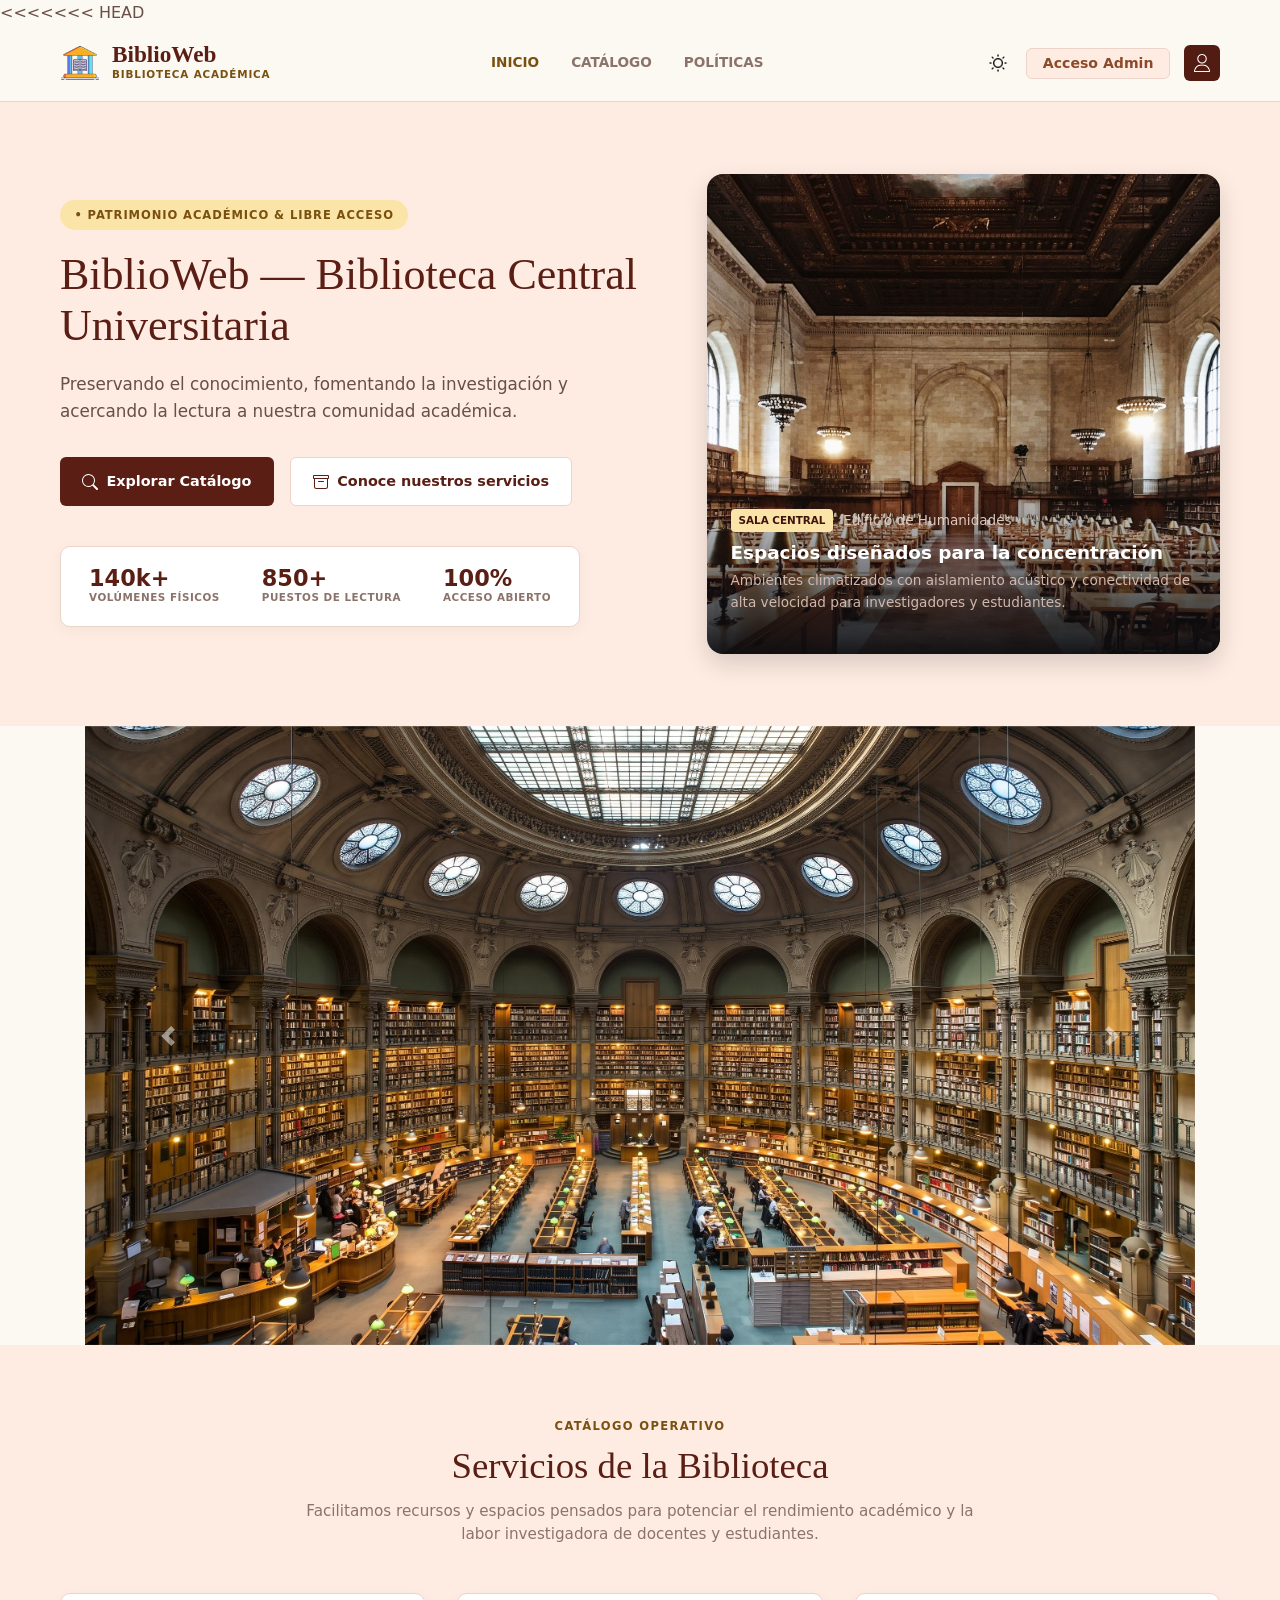
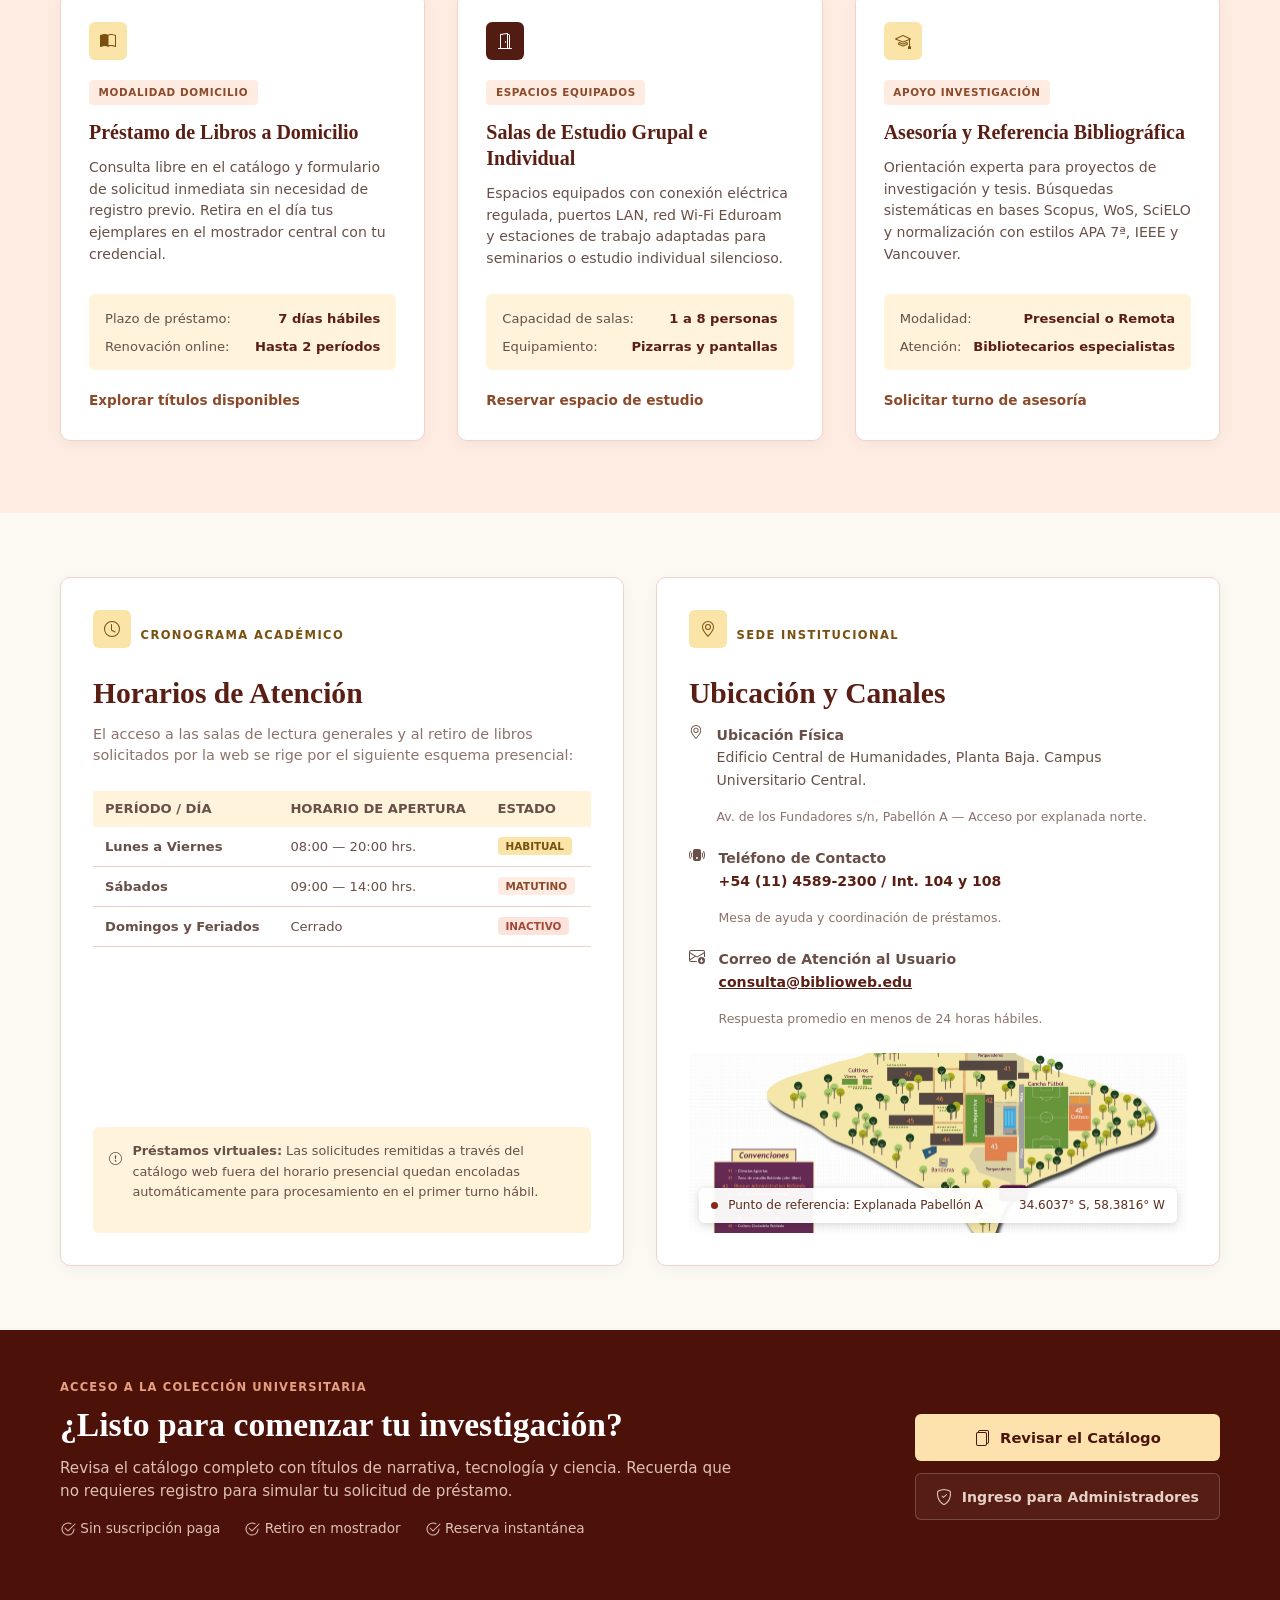
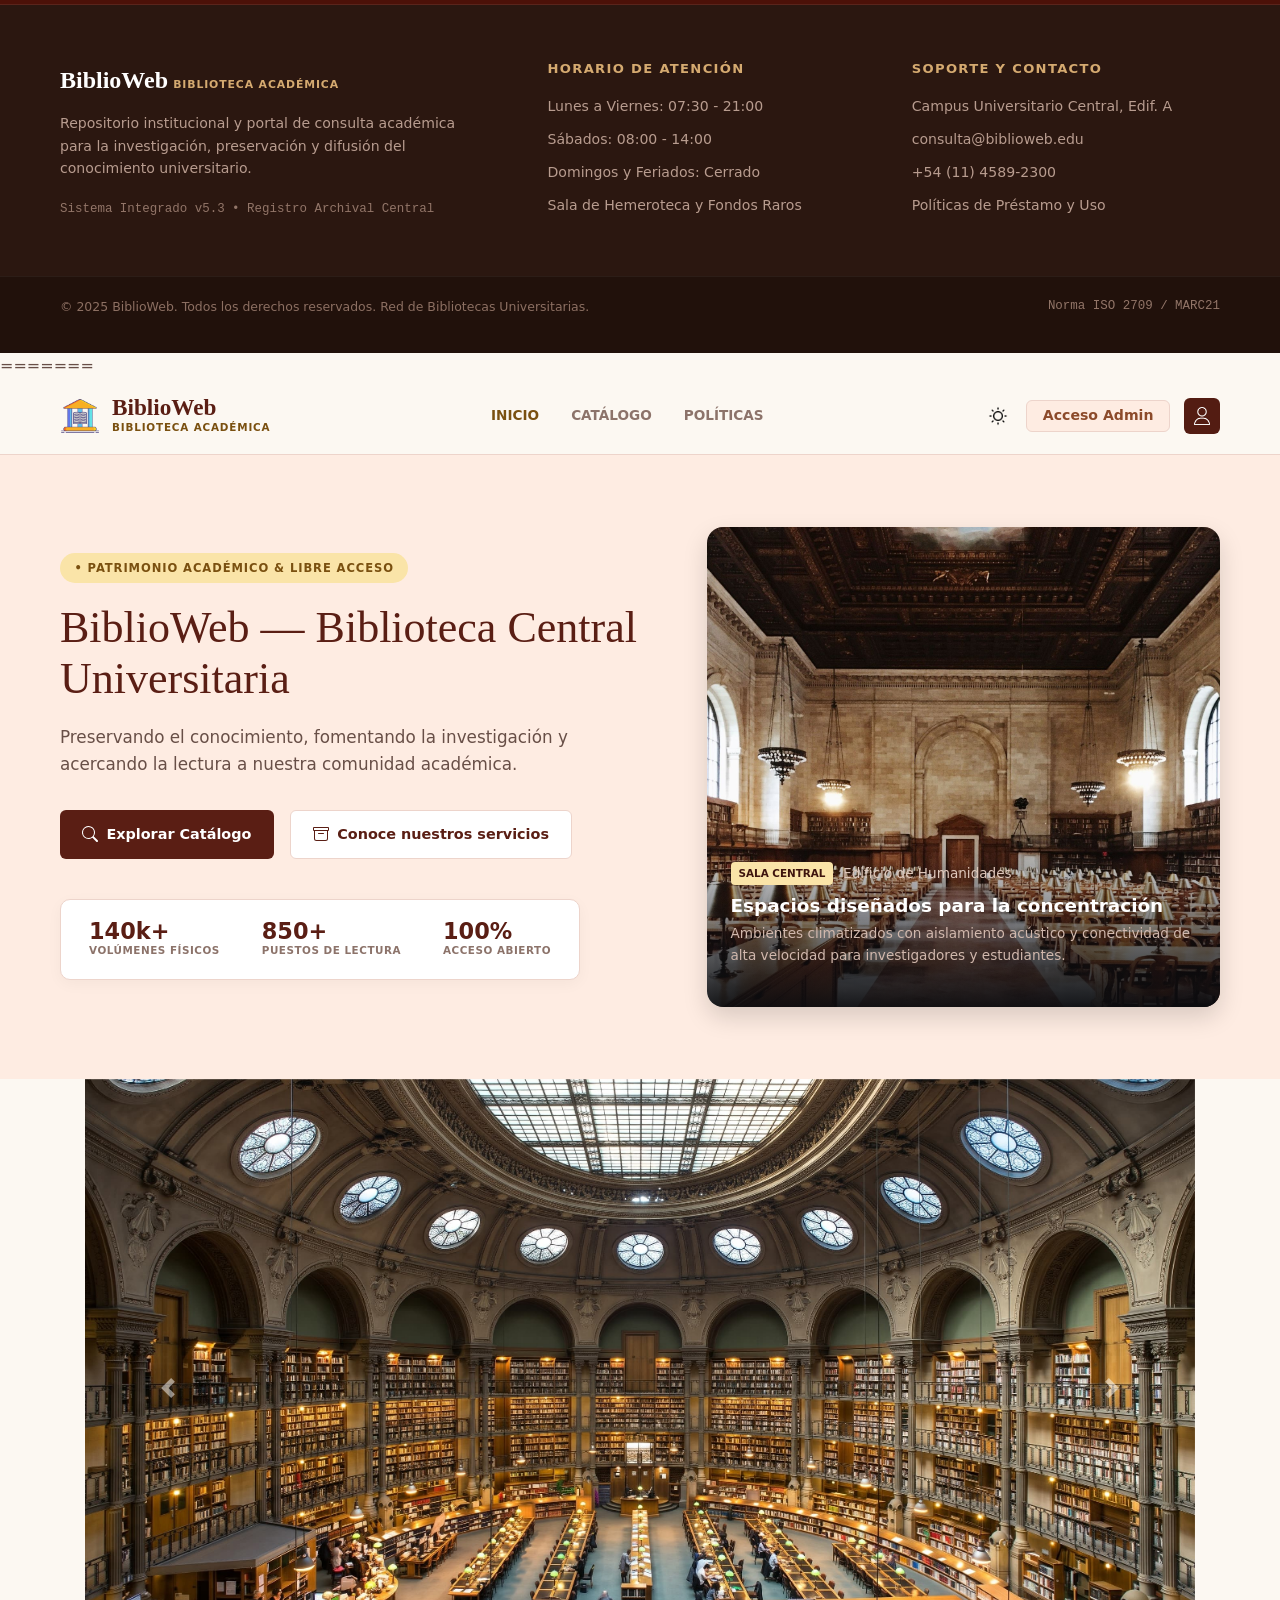
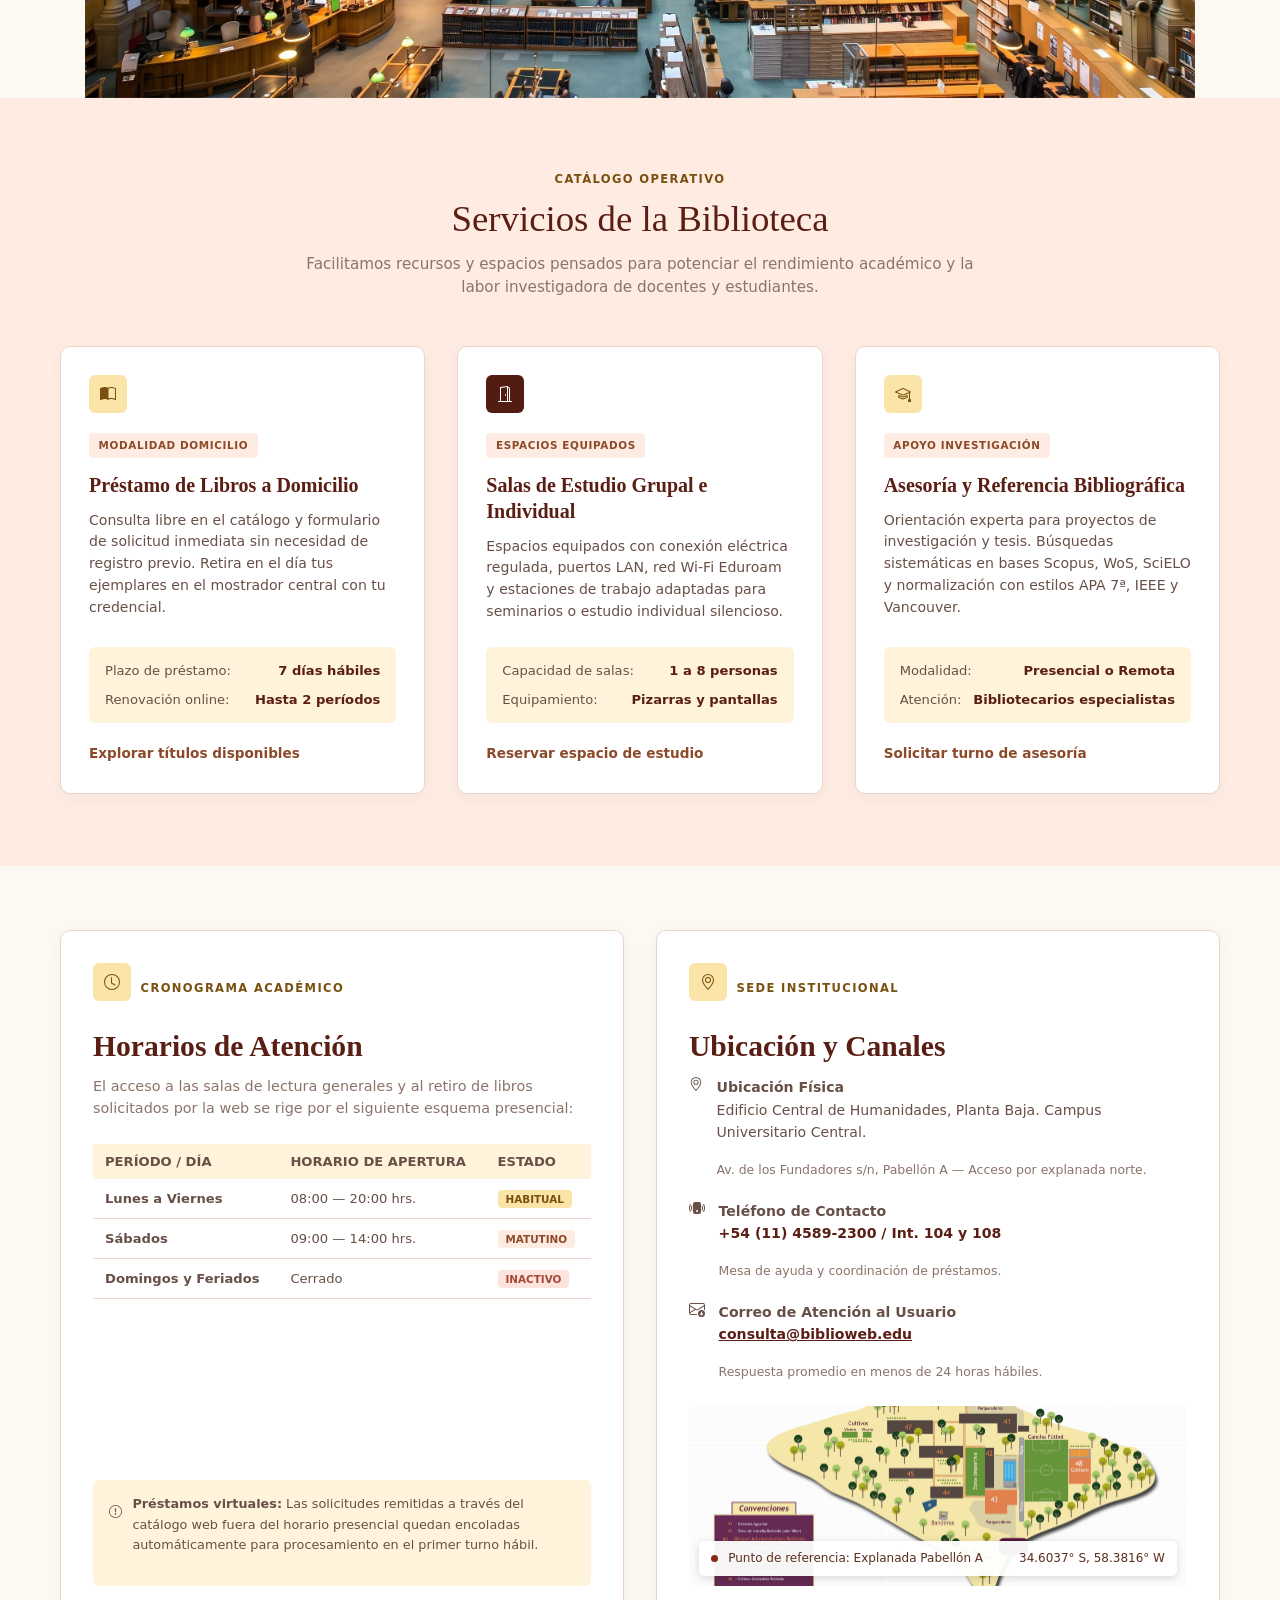
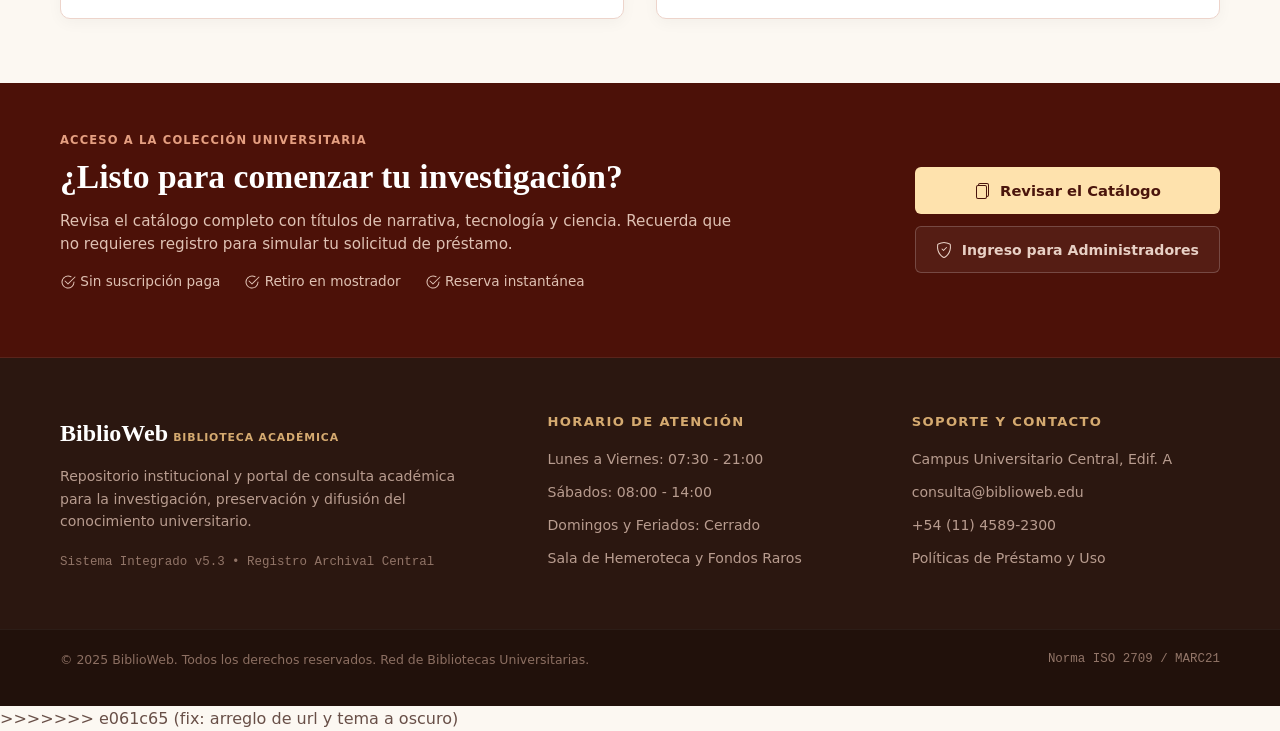
==== commit 08e2192b: "fix: arreglo de url y tema a oscuro" ====
--- a/index.html
+++ b/index.html
@@ -1,3 +1,4 @@
+<<<<<<< HEAD
 <!DOCTYPE html>
 <html lang="es" data-bs-theme="light">
 
@@ -7,7 +8,8 @@
     <title>Document</title>
     <link href="https://cdn.jsdelivr.net/npm/bootstrap@5.3.3/dist/css/bootstrap.min.css" rel="stylesheet">
     <link rel="stylesheet" href="https://cdn.jsdelivr.net/npm/bootstrap@4.0.0/dist/css/bootstrap.min.css">
-    <link rel="stylesheet" href="styless.css">
+    <link rel="stylesheet" href="./style/styless.css">
+    
 </head>
 
 <body>
@@ -22,15 +24,15 @@
             </div>
 
             <nav class="nav">
-                <a href="#" class="active">INICIO</a>
-                <a href="#servicios">CATÁLOGO</a>
+                <a href="./index.html" class="active">INICIO</a>
+                <a href="./pages/catalogo.html">CATÁLOGO</a>
                 <a href="#horarios-ubicacion">POLÍTICAS</a>
             </nav>
             <div class="admin">
                 <button type="button" id="color" value="claro" onclick="cambiarColor()" aria-label="Cambiar tema">
                     <img id="icono-tema" src="./img/soleado.png" alt="Modo claro" width="20" height="20">
                 </button>
-                <a href="admin.html" class="btn btn-admin fw-bold px-3 py-1">Acceso Admin</a>
+                <a href="./pages/ini_sesion.html" class="btn btn-admin fw-bold px-3 py-1">Acceso Admin</a>
                 <button type="button" class="btn-avatar" aria-label="Perfil de usuario">
                     <img src="./img/usuario.png" alt="Usuario" width="18" height="18">
                 </button>
@@ -51,7 +53,7 @@
                     </p>
 
                     <div class="cta-group">
-                        <a href="#" class="btn-dark"><svg xmlns="http://www.w3.org/2000/svg" width="16" height="16"
+                        <a href="/pages/catalogo.html" class="btn-dark"><svg xmlns="http://www.w3.org/2000/svg" width="16" height="16"
                                 fill="currentColor" class="bi bi-search" viewBox="0 0 16 16">
                                 <path
                                     d="M11.742 10.344a6.5 6.5 0 1 0-1.397 1.398h-.001q.044.06.098.115l3.85 3.85a1 1 0 0 0 1.415-1.414l-3.85-3.85a1 1 0 0 0-.115-.1zM12 6.5a5.5 5.5 0 1 1-11 0 5.5 5.5 0 0 1 11 0" />
@@ -397,14 +399,14 @@
                 </div>
 
                 <div class="cta-actions">
-                    <a href="#" class="btn-cta-primary">
+                    <a href="./pages/catalogo.html" class="btn-cta-primary">
                         <svg xmlns="http://www.w3.org/2000/svg" width="16" height="16" fill="currentColor"
                             class="bi bi-files" viewBox="0 0 16 16">
                             <path
                                 d="M13 0H6a2 2 0 0 0-2 2 2 2 0 0 0-2 2v10a2 2 0 0 0 2 2h7a2 2 0 0 0 2-2 2 2 0 0 0 2-2V2a2 2 0 0 0-2-2m0 13V4a2 2 0 0 0-2-2H5a1 1 0 0 1 1-1h7a1 1 0 0 1 1 1v10a1 1 0 0 1-1 1M3 4a1 1 0 0 1 1-1h7a1 1 0 0 1 1 1v10a1 1 0 0 1-1 1H4a1 1 0 0 1-1-1z" />
                         </svg>Revisar el Catálogo
                     </a>
-                    <a href="admin.html" class="btn-cta-secondary">
+                    <a href="./pages/administrador.html" class="btn-cta-secondary">
                         <svg xmlns="http://www.w3.org/2000/svg" width="16" height="16" fill="currentColor"
                             class="bi bi-shield-check" viewBox="0 0 16 16">
                             <path
@@ -470,33 +472,486 @@
     <script src="https://cdn.jsdelivr.net/npm/bootstrap@4.0.0/dist/js/bootstrap.min.js"
         integrity="sha384-JZR6Spejh4U02d8jOt6vLEHfe/JQGiRRSQQxSfFWpi1MquVdAyjUar5+76PVCmYl"
         crossorigin="anonymous"></script>
-    <script>
-
-        function aplicarTema(modo) {
-            const temaBootstrap = modo === 'oscuro' ? 'dark' : 'light';
-            document.documentElement.setAttribute('data-bs-theme', temaBootstrap);
-            localStorage.setItem('tema_preferido', modo);
-
-            const icono = document.getElementById('icono-tema');
-            if (icono) {
-                icono.src = modo === 'oscuro' ? './img/luna.png' : './img/soleado.png';
-                icono.alt = modo === 'oscuro' ? 'Modo oscuro' : 'Modo claro';
-            }
-        }
-
-        function cambiarColor() {
-
-            const temaActual = document.documentElement.getAttribute('data-bs-theme');
-            const nuevoModo = temaActual === 'dark' ? 'claro' : 'oscuro';
-            aplicarTema(nuevoModo);
-        }
-
-        document.addEventListener('DOMContentLoaded', () => {
-            const temaGuardado = localStorage.getItem('tema_preferido') || 'claro';
-            aplicarTema(temaGuardado);
-        });
-    </script>
-
+    <script src="./js/tema_index.js"></script>
 </body>
 
-</html>+</html>
+=======
+<!DOCTYPE html>
+<html lang="es" data-bs-theme="light">
+
+<head>
+    <meta charset="UTF-8">
+    <meta name="viewport" content="width=device-width, initial-scale=1.0">
+    <title>Document</title>
+    <link href="https://cdn.jsdelivr.net/npm/bootstrap@5.3.3/dist/css/bootstrap.min.css" rel="stylesheet">
+    <link rel="stylesheet" href="https://cdn.jsdelivr.net/npm/bootstrap@4.0.0/dist/css/bootstrap.min.css">
+    <link rel="stylesheet" href="./style/styless.css">
+    
+</head>
+
+<body>
+    <header id="navbar">
+        <div class="contenedor-bloque nav-container">
+            <div class="nav-brand">
+                <img src="./img/biblioteca.png" alt="BiblioWeb" width="40" height="40" class="logo">
+                <div class="brand-text">
+                    <span class="brand-title">BiblioWeb</span>
+                    <span class="brand-subtitle">BIBLIOTECA ACADÉMICA</span>
+                </div>
+            </div>
+
+            <nav class="nav">
+                <a href="./index.html" class="active">INICIO</a>
+                <a href="./pages/catalogo.html">CATÁLOGO</a>
+                <a href="#horarios-ubicacion">POLÍTICAS</a>
+            </nav>
+            <div class="admin">
+                <button type="button" id="color" value="claro" onclick="cambiarColor()" aria-label="Cambiar tema">
+                    <img id="icono-tema" src="./img/soleado.png" alt="Modo claro" width="20" height="20">
+                </button>
+                <a href="./pages/ini_sesion.html" class="btn btn-admin fw-bold px-3 py-1">Acceso Admin</a>
+                <button type="button" class="btn-avatar" aria-label="Perfil de usuario">
+                    <img src="./img/usuario.png" alt="Usuario" width="18" height="18">
+                </button>
+            </div>
+
+        </div>
+    </header>
+
+    <main>
+        <section class="hero-section">
+            <div class="contenedor-bloque hero-grid">
+                <div class="hero-content">
+                    <span class="badge-pill">• PATRIMONIO ACADÉMICO & LIBRE ACCESO</span>
+                    <h1 class="hero-title">BiblioWeb — Biblioteca Central Universitaria</h1>
+                    <p class="hero-desc">
+                        Preservando el conocimiento, fomentando la investigación y acercando la lectura a nuestra
+                        comunidad académica.
+                    </p>
+
+                    <div class="cta-group">
+                        <a href="/pages/catalogo.html" class="btn-dark"><svg xmlns="http://www.w3.org/2000/svg" width="16" height="16"
+                                fill="currentColor" class="bi bi-search" viewBox="0 0 16 16">
+                                <path
+                                    d="M11.742 10.344a6.5 6.5 0 1 0-1.397 1.398h-.001q.044.06.098.115l3.85 3.85a1 1 0 0 0 1.415-1.414l-3.85-3.85a1 1 0 0 0-.115-.1zM12 6.5a5.5 5.5 0 1 1-11 0 5.5 5.5 0 0 1 11 0" />
+                            </svg> Explorar Catálogo</a>
+                        <a href="#servicios" class="btn-light"><svg xmlns="http://www.w3.org/2000/svg" width="16"
+                                height="16" fill="currentColor" class="bi bi-archive" viewBox="0 0 16 16">
+                                <path
+                                    d="M0 2a1 1 0 0 1 1-1h14a1 1 0 0 1 1 1v2a1 1 0 0 1-1 1v7.5a2.5 2.5 0 0 1-2.5 2.5h-9A2.5 2.5 0 0 1 1 12.5V5a1 1 0 0 1-1-1zm2 3v7.5A1.5 1.5 0 0 0 3.5 14h9a1.5 1.5 0 0 0 1.5-1.5V5zm13-3H1v2h14zM5 7.5a.5.5 0 0 1 .5-.5h5a.5.5 0 0 1 0 1h-5a.5.5 0 0 1-.5-.5" />
+                            </svg> Conoce nuestros
+                            servicios</a>
+                    </div>
+
+                    <div class="stats-card">
+                        <div class="stat-item">
+                            <strong>140k+</strong>
+                            <span>VOLÚMENES FÍSICOS</span>
+                        </div>
+                        <div class="stat-item">
+                            <strong>850+</strong>
+                            <span>PUESTOS DE LECTURA</span>
+                        </div>
+                        <div class="stat-item">
+                            <strong>100%</strong>
+                            <span>ACCESO ABIERTO</span>
+                        </div>
+                    </div>
+                </div>
+                <div class="hero-image-card">
+                    <img src="./img/pasillos.webp" alt="Sala Central de la Biblioteca">
+                    <div class="image-caption">
+                        <div class="location-tag">
+                            <span class="badge-tag">SALA CENTRAL</span>
+                            <span class="location-name">Edificio de Humanidades</span>
+                        </div>
+                        <h3>Espacios diseñados para la concentración</h3>
+                        <p>
+                            Ambientes climatizados con aislamiento acústico y conectividad de alta velocidad para
+                            investigadores y estudiantes.
+                        </p>
+                    </div>
+                </div>
+
+            </div>
+        </section>
+        <section class="container">
+            <div id="carouselExampleControls" class="carousel slide" data-ride="carousel">
+                <div class="carousel-inner">
+                    <div class="carousel-item active">
+                        <img class="d-block w-100 object-fit-cover" src="./img/img1.jpg" alt="First slide">
+                    </div>
+                    <div class="carousel-item">
+                        <img class="d-block w-100" src="./img/img2.jpg" alt="Second slide">
+                    </div>
+                    <div class="carousel-item">
+                        <img class="d-block w-100" src="./img/img3.jpg" alt="Third slide">
+                    </div>
+                </div>
+                <a class="carousel-control-prev" href="#carouselExampleControls" role="button" data-slide="prev">
+                    <span class="carousel-control-prev-icon" aria-hidden="true"></span>
+                    <span class="sr-only">Previous</span>
+                </a>
+                <a class="carousel-control-next" href="#carouselExampleControls" role="button" data-slide="next">
+                    <span class="carousel-control-next-icon" aria-hidden="true"></span>
+                    <span class="sr-only">Next</span>
+                </a>
+            </div>
+        </section>
+        <section id="servicios" class="seccion-servicios">
+            <div class="contenedor-bloque">
+
+                <header class="servicios-header">
+                    <span class="subtitulo-tag">CATÁLOGO OPERATIVO</span>
+                    <h2 class="titulo-seccion">Servicios de la Biblioteca</h2>
+                    <p class="desc-seccion">
+                        Facilitamos recursos y espacios pensados para potenciar el rendimiento académico y la labor
+                        investigadora de docentes y estudiantes.
+                    </p>
+                </header>
+
+                <div class="servicios-grid">
+                    <article class="servicio-card">
+                        <div class="icono-wrap icono-amarillo">
+                            <svg xmlns="http://www.w3.org/2000/svg" width="16" height="16" fill="currentColor"
+                                class="bi bi-book-half" viewBox="0 0 16 16">
+                                <path
+                                    d="M8.5 2.687c.654-.689 1.782-.886 3.112-.752 1.234.124 2.503.523 3.388.893v9.923c-.918-.35-2.107-.692-3.287-.81-1.094-.111-2.278-.039-3.213.492zM8 1.783C7.015.936 5.587.81 4.287.94c-1.514.153-3.042.672-3.994 1.105A.5.5 0 0 0 0 2.5v11a.5.5 0 0 0 .707.455c.882-.4 2.303-.881 3.68-1.02 1.409-.142 2.59.087 3.223.877a.5.5 0 0 0 .78 0c.633-.79 1.814-1.019 3.222-.877 1.378.139 2.8.62 3.681 1.02A.5.5 0 0 0 16 13.5v-11a.5.5 0 0 0-.293-.455c-.952-.433-2.48-.952-3.994-1.105C10.413.809 8.985.936 8 1.783" />
+                            </svg>
+                        </div>
+                        <span class="badge-categoria">MODALIDAD DOMICILIO</span>
+                        <h3 class="servicio-titulo">Préstamo de Libros a Domicilio</h3>
+                        <p class="servicio-texto">
+                            Consulta libre en el catálogo y formulario de solicitud inmediata sin necesidad de registro
+                            previo. Retira en el día tus ejemplares en el mostrador central con tu credencial.
+                        </p>
+                        <div class="detalles-box">
+                            <div class="detalle-fila">
+                                <span class="label">Plazo de préstamo:</span>
+                                <strong class="valor">7 días hábiles</strong>
+                            </div>
+                            <div class="detalle-fila">
+                                <span class="label">Renovación online:</span>
+                                <strong class="valor">Hasta 2 períodos</strong>
+                            </div>
+                        </div>
+                        <a href="#" class="servicio-link">Explorar títulos disponibles <i
+                                class="fa-solid fa-arrow-right-long"></i></a>
+                    </article>
+                    <article class="servicio-card">
+                        <div class="icono-wrap icono-vino">
+                            <svg xmlns="http://www.w3.org/2000/svg" width="16" height="16" fill="currentColor"
+                                class="bi bi-door-open" viewBox="0 0 16 16">
+                                <path d="M8.5 10c-.276 0-.5-.448-.5-1s.224-1 .5-1 .5.448.5 1-.224 1-.5 1" />
+                                <path
+                                    d="M10.828.122A.5.5 0 0 1 11 .5V1h.5A1.5 1.5 0 0 1 13 2.5V15h1.5a.5.5 0 0 1 0 1h-13a.5.5 0 0 1 0-1H3V1.5a.5.5 0 0 1 .43-.495l7-1a.5.5 0 0 1 .398.117M11.5 2H11v13h1V2.5a.5.5 0 0 0-.5-.5M4 1.934V15h6V1.077z" />
+                            </svg>
+                        </div>
+                        <span class="badge-categoria">ESPACIOS EQUIPADOS</span>
+                        <h3 class="servicio-titulo">Salas de Estudio Grupal e Individual</h3>
+                        <p class="servicio-texto">
+                            Espacios equipados con conexión eléctrica regulada, puertos LAN, red Wi-Fi Eduroam y
+                            estaciones de trabajo adaptadas para seminarios o estudio individual silencioso.
+                        </p>
+                        <div class="detalles-box">
+                            <div class="detalle-fila">
+                                <span class="label">Capacidad de salas:</span>
+                                <strong class="valor">1 a 8 personas</strong>
+                            </div>
+                            <div class="detalle-fila">
+                                <span class="label">Equipamiento:</span>
+                                <strong class="valor">Pizarras y pantallas</strong>
+                            </div>
+                        </div>
+                        <a href="#" class="servicio-link">Reservar espacio de estudio <i
+                                class="fa-solid fa-arrow-right-long"></i></a>
+                    </article>
+                    <article class="servicio-card">
+                        <div class="icono-wrap icono-amarillo">
+                            <svg xmlns="http://www.w3.org/2000/svg" width="16" height="16" fill="currentColor"
+                                class="bi bi-mortarboard" viewBox="0 0 16 16">
+                                <path
+                                    d="M8.211 2.047a.5.5 0 0 0-.422 0l-7.5 3.5a.5.5 0 0 0 .025.917l7.5 3a.5.5 0 0 0 .372 0L14 7.14V13a1 1 0 0 0-1 1v2h3v-2a1 1 0 0 0-1-1V6.739l.686-.275a.5.5 0 0 0 .025-.917zM8 8.46 1.758 5.965 8 3.052l6.242 2.913z" />
+                                <path
+                                    d="M4.176 9.032a.5.5 0 0 0-.656.327l-.5 1.7a.5.5 0 0 0 .294.605l4.5 1.8a.5.5 0 0 0 .372 0l4.5-1.8a.5.5 0 0 0 .294-.605l-.5-1.7a.5.5 0 0 0-.656-.327L8 10.466zm-.068 1.873.22-.748 3.496 1.311a.5.5 0 0 0 .352 0l3.496-1.311.22.748L8 12.46z" />
+                            </svg>
+                        </div>
+                        <span class="badge-categoria">APOYO INVESTIGACIÓN</span>
+                        <h3 class="servicio-titulo">Asesoría y Referencia Bibliográfica</h3>
+                        <p class="servicio-texto">
+                            Orientación experta para proyectos de investigación y tesis. Búsquedas sistemáticas en bases
+                            Scopus, WoS, SciELO y normalización con estilos APA 7ª, IEEE y Vancouver.
+                        </p>
+                        <div class="detalles-box">
+                            <div class="detalle-fila">
+                                <span class="label">Modalidad:</span>
+                                <strong class="valor">Presencial o Remota</strong>
+                            </div>
+                            <div class="detalle-fila">
+                                <span class="label">Atención:</span>
+                                <strong class="valor">Bibliotecarios especialistas</strong>
+                            </div>
+                        </div>
+                        <a href="#" class="servicio-link">Solicitar turno de asesoría <i
+                                class="fa-solid fa-arrow-right-long"></i></a>
+                    </article>
+                </div>
+
+            </div>
+        </section>
+        <section id="horarios-ubicacion" class="seccion-info">
+            <div class="contenedor-bloque info-grid">
+                <article class="info-card">
+                    <div class="card-top">
+                        <div class="icono-wrap icono-amarillo">
+                            <svg xmlns="http://www.w3.org/2000/svg" width="16" height="16" fill="currentColor"
+                                class="bi bi-clock" viewBox="0 0 16 16">
+                                <path
+                                    d="M8 3.5a.5.5 0 0 0-1 0V9a.5.5 0 0 0 .252.434l3.5 2a.5.5 0 0 0 .496-.868L8 8.71z" />
+                                <path d="M8 16A8 8 0 1 0 8 0a8 8 0 0 0 0 16m7-8A7 7 0 1 1 1 8a7 7 0 0 1 14 0" />
+                            </svg>
+                        </div>
+                        <span class="subtitulo-tag">CRONOGRAMA ACADÉMICO</span>
+                    </div>
+
+                    <h2 class="titulo-card">Horarios de Atención</h2>
+                    <p class="desc-card">
+                        El acceso a las salas de lectura generales y al retiro de libros solicitados por la web se rige
+                        por el siguiente esquema presencial:
+                    </p>
+
+                    <div class="tabla-wrap">
+                        <table class="tabla-horarios">
+                            <thead>
+                                <tr>
+                                    <th scope="col">PERÍODO / DÍA</th>
+                                    <th scope="col">HORARIO DE APERTURA</th>
+                                    <th scope="col">ESTADO</th>
+                                </tr>
+                            </thead>
+                            <tbody>
+                                <tr>
+                                    <td><strong>Lunes a Viernes</strong></td>
+                                    <td>08:00 — 20:00 hrs.</td>
+                                    <td><span class="badge-status status-habitual">HABITUAL</span></td>
+                                </tr>
+                                <tr>
+                                    <td><strong>Sábados</strong></td>
+                                    <td>09:00 — 14:00 hrs.</td>
+                                    <td><span class="badge-status status-matutino">MATUTINO</span></td>
+                                </tr>
+                                <tr>
+                                    <td><strong>Domingos y Feriados</strong></td>
+                                    <td>Cerrado</td>
+                                    <td><span class="badge-status status-inactivo">INACTIVO</span></td>
+                                </tr>
+                            </tbody>
+                        </table>
+                    </div>
+
+                    <div class="aviso-box">
+                        <svg xmlns="http://www.w3.org/2000/svg" width="35" height="35" fill="currentColor"
+                            class="bi bi-exclamation-circle" viewBox="0 0 16 16">
+                            <path d="M8 15A7 7 0 1 1 8 1a7 7 0 0 1 0 14m0 1A8 8 0 1 0 8 0a8 8 0 0 0 0 16" />
+                            <path
+                                d="M7.002 11a1 1 0 1 1 2 0 1 1 0 0 1-2 0M7.1 4.995a.905.905 0 1 1 1.8 0l-.35 3.507a.552.552 0 0 1-1.1 0z" />
+                        </svg>
+                        <p>
+                            <strong>Préstamos virtuales:</strong> Las solicitudes remitidas a través del catálogo web
+                            fuera del horario presencial quedan encoladas automáticamente para procesamiento en el
+                            primer turno hábil.
+                        </p>
+                    </div>
+                </article>
+                <article class="info-card">
+                    <div class="card-top">
+                        <div class="icono-wrap icono-amarillo">
+                            <svg xmlns="http://www.w3.org/2000/svg" width="16" height="16" fill="currentColor"
+                                class="bi bi-geo-alt" viewBox="0 0 16 16">
+                                <path
+                                    d="M12.166 8.94c-.524 1.062-1.234 2.12-1.96 3.07A32 32 0 0 1 8 14.58a32 32 0 0 1-2.206-2.57c-.726-.95-1.436-2.008-1.96-3.07C3.304 7.867 3 6.862 3 6a5 5 0 0 1 10 0c0 .862-.305 1.867-.834 2.94M8 16s6-5.686 6-10A6 6 0 0 0 2 6c0 4.314 6 10 6 10" />
+                                <path d="M8 8a2 2 0 1 1 0-4 2 2 0 0 1 0 4m0 1a3 3 0 1 0 0-6 3 3 0 0 0 0 6" />
+                            </svg>
+                        </div>
+                        <span class="subtitulo-tag">SEDE INSTITUCIONAL</span>
+                    </div>
+
+                    <h2 class="titulo-card">Ubicación y Canales</h2>
+
+                    <div class="canales-lista">
+                        <div class="canal-item">
+                            <svg xmlns="http://www.w3.org/2000/svg" width="16" height="16" fill="currentColor"
+                                class="bi bi-geo-alt" viewBox="0 0 16 16">
+                                <path
+                                    d="M12.166 8.94c-.524 1.062-1.234 2.12-1.96 3.07A32 32 0 0 1 8 14.58a32 32 0 0 1-2.206-2.57c-.726-.95-1.436-2.008-1.96-3.07C3.304 7.867 3 6.862 3 6a5 5 0 0 1 10 0c0 .862-.305 1.867-.834 2.94M8 16s6-5.686 6-10A6 6 0 0 0 2 6c0 4.314 6 10 6 10" />
+                                <path d="M8 8a2 2 0 1 1 0-4 2 2 0 0 1 0 4m0 1a3 3 0 1 0 0-6 3 3 0 0 0 0 6" />
+                            </svg>
+                            <div>
+                                <strong class="canal-titulo">Ubicación Física</strong>
+                                <p class="canal-detalle">Edificio Central de Humanidades, Planta Baja. Campus
+                                    Universitario Central.</p>
+                                <span class="canal-subdetalle">Av. de los Fundadores s/n, Pabellón A — Acceso por
+                                    explanada norte.</span>
+                            </div>
+                        </div>
+
+                        <div class="canal-item">
+                            <svg xmlns="http://www.w3.org/2000/svg" width="16" height="16" fill="currentColor"
+                                class="bi bi-phone-vibrate-fill" viewBox="0 0 16 16">
+                                <path
+                                    d="M4 4a2 2 0 0 1 2-2h4a2 2 0 0 1 2 2v8a2 2 0 0 1-2 2H6a2 2 0 0 1-2-2zm5 7a1 1 0 1 0-2 0 1 1 0 0 0 2 0M1.807 4.734a.5.5 0 1 0-.884-.468A8 8 0 0 0 0 8c0 1.347.334 2.618.923 3.734a.5.5 0 1 0 .884-.468A7 7 0 0 1 1 8c0-1.18.292-2.292.807-3.266m13.27-.468a.5.5 0 0 0-.884.468C14.708 5.708 15 6.819 15 8c0 1.18-.292 2.292-.807 3.266a.5.5 0 0 0 .884.468A8 8 0 0 0 16 8a8 8 0 0 0-.923-3.734M3.34 6.182a.5.5 0 1 0-.93-.364A6 6 0 0 0 2 8c0 .769.145 1.505.41 2.182a.5.5 0 1 0 .93-.364A5 5 0 0 1 3 8c0-.642.12-1.255.34-1.818m10.25-.364a.5.5 0 0 0-.93.364c.22.563.34 1.176.34 1.818s-.12 1.255-.34 1.818a.5.5 0 0 0 .93.364C13.856 9.505 14 8.769 14 8s-.145-1.505-.41-2.182" />
+                            </svg>
+                            <div>
+                                <strong class="canal-titulo">Teléfono de Contacto</strong>
+                                <p class="canal-destacado">+54 (11) 4589-2300 / Int. 104 y 108</p>
+                                <span class="canal-subdetalle">Mesa de ayuda y coordinación de préstamos.</span>
+                            </div>
+                        </div>
+
+                        <div class="canal-item">
+                            <svg xmlns="http://www.w3.org/2000/svg" width="16" height="16" fill="currentColor"
+                                class="bi bi-envelope-arrow-down" viewBox="0 0 16 16">
+                                <path
+                                    d="M0 4a2 2 0 0 1 2-2h12a2 2 0 0 1 2 2v4.5a.5.5 0 0 1-1 0V5.383l-7 4.2-1.326-.795-5.64 3.47A1 1 0 0 0 2 13h5.5a.5.5 0 0 1 0 1H2a2 2 0 0 1-2-1.99zm1 7.105 4.708-2.897L1 5.383zM1 4v.217l7 4.2 7-4.2V4a1 1 0 0 0-1-1H2a1 1 0 0 0-1 1" />
+                                <path
+                                    d="M12.5 16a3.5 3.5 0 1 0 0-7 3.5 3.5 0 0 0 0 7m.354-1.646a.5.5 0 0 1-.722-.016l-1.149-1.25a.5.5 0 1 1 .737-.676l.28.305V11a.5.5 0 0 1 1 0v1.793l.396-.397a.5.5 0 0 1 .708.708z" />
+                            </svg>
+                            <div>
+                                <strong class="canal-titulo">Correo de Atención al Usuario</strong>
+                                <p><a href="mailto:consulta@biblioweb.edu"
+                                        class="canal-correo">consulta@biblioweb.edu</a></p>
+                                <span class="canal-subdetalle">Respuesta promedio en menos de 24 horas hábiles.</span>
+                            </div>
+                        </div>
+                    </div>
+
+                    <div class="mapa-card">
+                        <img src="./img/mapacampus.jpg" alt="Plano aéreo del Edificio Central" class="mapa-img">
+                        <div class="mapa-tag">
+                            <div>
+                                <span class="punto-rojo"></span>
+                                <span>Punto de referencia: Explanada Pabellón A</span>
+                            </div>
+                            <span class="coordenadas">34.6037° S, 58.3816° W</span>
+                        </div>
+                    </div>
+                </article>
+
+            </div>
+        </section>
+    </main>
+    <footer class="site-footer">
+        <section class="footer-cta">
+            <div class="contenedor-bloque cta-flex">
+                <div class="cta-info">
+                    <span class="cta-tag">ACCESO A LA COLECCIÓN UNIVERSITARIA</span>
+                    <h2 class="cta-title">¿Listo para comenzar tu investigación?</h2>
+                    <p class="cta-desc">
+                        Revisa el catálogo completo con títulos de narrativa, tecnología y ciencia. Recuerda que no
+                        requieres registro para simular tu solicitud de préstamo.
+                    </p>
+                    <ul class="cta-perks">
+                        <li><svg xmlns="http://www.w3.org/2000/svg" width="16" height="16" fill="currentColor"
+                                class="bi bi-check2-circle" viewBox="0 0 16 16">
+                                <path
+                                    d="M2.5 8a5.5 5.5 0 0 1 8.25-4.764.5.5 0 0 0 .5-.866A6.5 6.5 0 1 0 14.5 8a.5.5 0 0 0-1 0 5.5 5.5 0 1 1-11 0" />
+                                <path
+                                    d="M15.354 3.354a.5.5 0 0 0-.708-.708L8 9.293 5.354 6.646a.5.5 0 1 0-.708.708l3 3a.5.5 0 0 0 .708 0z" />
+                            </svg> Sin suscripción paga</li>
+                        <li><svg xmlns="http://www.w3.org/2000/svg" width="16" height="16" fill="currentColor"
+                                class="bi bi-check2-circle" viewBox="0 0 16 16">
+                                <path
+                                    d="M2.5 8a5.5 5.5 0 0 1 8.25-4.764.5.5 0 0 0 .5-.866A6.5 6.5 0 1 0 14.5 8a.5.5 0 0 0-1 0 5.5 5.5 0 1 1-11 0" />
+                                <path
+                                    d="M15.354 3.354a.5.5 0 0 0-.708-.708L8 9.293 5.354 6.646a.5.5 0 1 0-.708.708l3 3a.5.5 0 0 0 .708 0z" />
+                            </svg> Retiro en mostrador</li>
+                        <li><svg xmlns="http://www.w3.org/2000/svg" width="16" height="16" fill="currentColor"
+                                class="bi bi-check2-circle" viewBox="0 0 16 16">
+                                <path
+                                    d="M2.5 8a5.5 5.5 0 0 1 8.25-4.764.5.5 0 0 0 .5-.866A6.5 6.5 0 1 0 14.5 8a.5.5 0 0 0-1 0 5.5 5.5 0 1 1-11 0" />
+                                <path
+                                    d="M15.354 3.354a.5.5 0 0 0-.708-.708L8 9.293 5.354 6.646a.5.5 0 1 0-.708.708l3 3a.5.5 0 0 0 .708 0z" />
+                            </svg> Reserva instantánea</li>
+                    </ul>
+                </div>
+
+                <div class="cta-actions">
+                    <a href="./pages/catalogo.html" class="btn-cta-primary">
+                        <svg xmlns="http://www.w3.org/2000/svg" width="16" height="16" fill="currentColor"
+                            class="bi bi-files" viewBox="0 0 16 16">
+                            <path
+                                d="M13 0H6a2 2 0 0 0-2 2 2 2 0 0 0-2 2v10a2 2 0 0 0 2 2h7a2 2 0 0 0 2-2 2 2 0 0 0 2-2V2a2 2 0 0 0-2-2m0 13V4a2 2 0 0 0-2-2H5a1 1 0 0 1 1-1h7a1 1 0 0 1 1 1v10a1 1 0 0 1-1 1M3 4a1 1 0 0 1 1-1h7a1 1 0 0 1 1 1v10a1 1 0 0 1-1 1H4a1 1 0 0 1-1-1z" />
+                        </svg>Revisar el Catálogo
+                    </a>
+                    <a href="./pages/ini_sesion.html" class="btn-cta-secondary">
+                        <svg xmlns="http://www.w3.org/2000/svg" width="16" height="16" fill="currentColor"
+                            class="bi bi-shield-check" viewBox="0 0 16 16">
+                            <path
+                                d="M5.338 1.59a61 61 0 0 0-2.837.856.48.48 0 0 0-.328.39c-.554 4.157.726 7.19 2.253 9.188a10.7 10.7 0 0 0 2.287 2.233c.346.244.652.42.893.533q.18.085.293.118a1 1 0 0 0 .101.025 1 1 0 0 0 .1-.025q.114-.034.294-.118c.24-.113.547-.29.893-.533a10.7 10.7 0 0 0 2.287-2.233c1.527-1.997 2.807-5.031 2.253-9.188a.48.48 0 0 0-.328-.39c-.651-.213-1.75-.56-2.837-.855C9.552 1.29 8.531 1.067 8 1.067c-.53 0-1.552.223-2.662.524zM5.072.56C6.157.265 7.31 0 8 0s1.843.265 2.928.56c1.11.3 2.229.655 2.887.87a1.54 1.54 0 0 1 1.044 1.262c.596 4.477-.787 7.795-2.465 9.99a11.8 11.8 0 0 1-2.517 2.453 7 7 0 0 1-1.048.625c-.28.132-.581.24-.829.24s-.548-.108-.829-.24a7 7 0 0 1-1.048-.625 11.8 11.8 0 0 1-2.517-2.453C1.928 10.487.545 7.169 1.141 2.692A1.54 1.54 0 0 1 2.185 1.43 63 63 0 0 1 5.072.56" />
+                            <path
+                                d="M10.854 5.146a.5.5 0 0 1 0 .708l-3 3a.5.5 0 0 1-.708 0l-1.5-1.5a.5.5 0 1 1 .708-.708L7.5 7.793l2.646-2.647a.5.5 0 0 1 .708 0" />
+                        </svg> Ingreso para Administradores
+                    </a>
+                </div>
+            </div>
+        </section>
+        <div class="footer-main">
+            <div class="contenedor-bloque footer-grid">
+                <div class="footer-col col-brand">
+                    <div class="brand-header">
+                        <span class="brand-title-footer">BiblioWeb</span>
+                        <span class="brand-sub-footer">BIBLIOTECA ACADÉMICA</span>
+                    </div>
+                    <p class="brand-desc-footer">
+                        Repositorio institucional y portal de consulta académica para la investigación, preservación y
+                        difusión del conocimiento universitario.
+                    </p>
+                    <p class="system-meta">
+                        Sistema Integrado v5.3 <span>•</span> Registro Archival Central
+                    </p>
+                </div>
+
+                <div class="footer-col">
+                    <h3 class="col-title">HORARIO DE ATENCIÓN</h3>
+                    <ul class="col-list">
+                        <li>Lunes a Viernes: 07:30 - 21:00</li>
+                        <li>Sábados: 08:00 - 14:00</li>
+                        <li>Domingos y Feriados: Cerrado</li>
+                        <li class="list-highlight">Sala de Hemeroteca y Fondos Raros</li>
+                    </ul>
+                </div>
+
+                <div class="footer-col">
+                    <h3 class="col-title">SOPORTE Y CONTACTO</h3>
+                    <ul class="col-list">
+                        <li>Campus Universitario Central, Edif. A</li>
+                        <li><a href="mailto:consulta@biblioweb.edu">consulta@biblioweb.edu</a></li>
+                        <li>+54 (11) 4589-2300</li>
+                        <li><a href="#" class="link-underlined">Políticas de Préstamo y Uso</a></li>
+                    </ul>
+                </div>
+            </div>
+        </div>
+        <div class="footer-bottom">
+            <div class="contenedor-bloque bottom-flex">
+                <p class="copy-text">© 2025 BiblioWeb. Todos los derechos reservados. Red de Bibliotecas Universitarias.
+                </p>
+                <p class="standard-text">Norma ISO 2709 / MARC21</p>
+            </div>
+        </div>
+    </footer>
+    <script src="https://code.jquery.com/jquery-3.2.1.slim.min.js"
+        integrity="sha384-KJ3o2DKtIkvYIK3UENzmM7KCkRr/rE9/Qpg6aAZGJwFDMVNA/GpGFF93hXpG5KkN"
+        crossorigin="anonymous"></script>
+    <script src="https://cdn.jsdelivr.net/npm/popper.js@1.12.9/dist/umd/popper.min.js"
+        integrity="sha384-ApNbgh9B+Y1QKtv3Rn7W3mgPxhU9K/ScQsAP7hUibX39j7fakFPskvXusvfa0b4Q"
+        crossorigin="anonymous"></script>
+    <script src="https://cdn.jsdelivr.net/npm/bootstrap@4.0.0/dist/js/bootstrap.min.js"
+        integrity="sha384-JZR6Spejh4U02d8jOt6vLEHfe/JQGiRRSQQxSfFWpi1MquVdAyjUar5+76PVCmYl"
+        crossorigin="anonymous"></script>
+    <script src="./js/tema_index.js"></script>
+</body>
+
+</html>
+>>>>>>> e061c65 (fix: arreglo de url y tema a oscuro)
--- a/style/styless.css
+++ b/style/styless.css
@@ -0,0 +1,925 @@
+/* ===================================================
+   1. VARIABLES (:root) Y MODO OSCURO
+   =================================================== */
+   
+:root,
+[data-bs-theme="light"] {
+  /* Fondos */
+  --fondo-body: #fcf8f2;
+  --fondo-card: #ffffff;
+  --fondo-subtle: #fff4db;
+  --fondo-accent: #feece2;
+  --fondo-carrusel: #ffdfdf;
+  --fondo-targe:#feece2;
+
+
+  /* Textos y tonos de marca */
+  --color-vino: #5a1e14;
+  --color-vino-dark: #3e140d;
+  --color-texto: #684f47;
+  --color-texto-muted: #8c736a;
+  --color-amarillo-tag: #fae4a8;
+  --color-amarillo-texto: #7a5010;
+  --color-blanco: #ffffff;
+  --color-borde: #edd4cb;
+
+  /* Paleta fija Footer / CTA */
+  --footer-cta-bg: #4c1108;
+  --footer-main-bg: #2b1710;
+  --footer-bottom-bg: #21110b;
+  --footer-gold: #d5aa70;
+  --footer-muted: #b89c8f;
+
+  /* Fuentes y layout */
+  --fuente-serif: Georgia, "Times New Roman", serif;
+  --fuente-sans: system-ui, -apple-system, BlinkMacSystemFont, "Segoe UI", Roboto, sans-serif;
+  --fuente-mono: "Courier New", Courier, monospace;
+
+  --ancho-maximo: 1240px;
+  --espacio-lateral: 2.5rem;
+  --radio-sm: 6px;
+  --radio-md: 10px;
+  --radio-lg: 16px;
+  --radio-pill: 50rem;
+  --sombra: 0 4px 15px rgba(0, 0, 0, 0.04);
+}
+
+[data-bs-theme="dark"] {
+  --fondo-body: #30221e;
+  --fondo-card: #2b1d1ad2;
+  --fondo-subtle: #24211b;
+  --fondo-accent: #2c201d;
+  --fondo-targe: #30221e;
+
+
+  --color-vino: #f8fafc;
+  --color-vino-dark: #e2e8f0;
+  --color-texto: #cbd5e1;
+  --color-texto-muted: #94a3b8;
+  --color-amarillo-tag: #453416;
+  --color-amarillo-texto: rgb(254, 240, 138);
+  --color-borde: #f8b945;
+
+  --footer-cta-bg: #4c110842;
+}
+
+/* ===================================================
+   2. RESET Y REGLAS BASE
+   =================================================== */
+*, *::before, *::after {
+  box-sizing: border-box;
+  margin: 0;
+  padding: 0;
+}
+
+body {
+  font-family: var(--fuente-sans);
+  background-color: var(--fondo-body) !important;
+  color: var(--color-texto);
+  line-height: 1.6;
+  transition: background-color 0.3s ease, color 0.3s ease;
+}
+
+a {
+  text-decoration: none;
+  color: inherit;
+}
+
+img {
+  max-width: 100%;
+  height: auto;
+  display: block;
+}
+
+/* Contenedor maestro universal que soluciona el pegado a los bordes */
+.contenedor-bloque {
+  width: 100%;
+  max-width: var(--ancho-maximo);
+  margin-left: auto;
+  margin-right: auto;
+  padding-left: var(--espacio-lateral);
+  padding-right: var(--espacio-lateral);
+}
+
+/* ===================================================
+   3. BARRA DE NAVEGACIÓN (#navbar)
+   =================================================== */
+#navbar {
+  background-color: var(--fondo-body);
+  border-bottom: 1px solid var(--color-borde);
+  position: sticky;
+  top: 0;
+  z-index: 1000;
+  padding: 1.1rem 0;
+  transition: background-color 0.3s ease;
+}
+
+.nav-container {
+  display: flex;
+  justify-content: space-between;
+  align-items: center;
+}
+
+.nav-brand {
+  display: flex;
+  align-items: center;
+  gap: 0.75rem;
+}
+
+.brand-text {
+  display: flex;
+  flex-direction: column;
+}
+
+.brand-title {
+  font-family: var(--fuente-serif);
+  font-size: 1.45rem;
+  font-weight: 700;
+  color: var(--color-vino);
+  line-height: 1;
+}
+
+.brand-subtitle {
+  font-size: 0.65rem;
+  font-weight: 800;
+  letter-spacing: 0.08em;
+  color: var(--color-amarillo-texto);
+}
+
+.nav {
+  display: flex;
+  align-items: center;
+  gap: 2rem;
+}
+
+.nav a {
+  font-size: 0.85rem;
+  font-weight: 700;
+  color: var(--color-texto-muted);
+  transition: color 0.2s ease;
+}
+
+.nav a:hover,
+.nav a.active {
+  color: var(--color-amarillo-texto);
+}
+
+.admin {
+  display: flex;
+  align-items: center;
+  gap: 0.85rem;
+}
+
+#color {
+  background: transparent;
+  border: none;
+  cursor: pointer;
+  padding: 4px;
+  display: inline-flex;
+  align-items: center;
+  justify-content: center;
+  transition: transform 0.2s ease;
+}
+
+#color:hover {
+  transform: scale(1.15);
+}
+
+.btn-admin {
+  background-color: var(--fondo-accent);
+  border: 1px solid var(--color-borde);
+  color: #8c4a2a;
+  border-radius: var(--radio-sm);
+  padding: 0.45rem 1.1rem;
+  font-size: 0.88rem;
+  font-weight: 700;
+  transition: opacity 0.2s ease;
+}
+
+.btn-admin:hover {
+  opacity: 0.85;
+}
+
+.btn-avatar {
+  width: 36px;
+  height: 36px;
+  background-color: #531c12;
+  border: none;
+  border-radius: var(--radio-sm);
+  cursor: pointer;
+  display: inline-flex;
+  align-items: center;
+  justify-content: center;
+  flex-shrink: 0;
+  padding: 0;
+}
+
+.btn-avatar img {
+  width: 18px;
+  height: 18px;
+  filter: brightness(0) invert(1);
+}
+
+/* ===================================================
+   4. SECCIÓN HERO (PORTADA)
+   =================================================== */
+.hero-section {
+  padding: 4.5rem 0;
+  background-color: var(--fondo-targe);
+  border: 1px var(--color-borde);
+}
+
+.hero-grid {
+  display: grid;
+  grid-template-columns: 1.15fr 1fr;
+  gap: 3.5rem;
+  align-items: center;
+}
+
+.hero-content {
+  display: flex;
+  flex-direction: column;
+  align-items: flex-start;
+}
+
+.badge-pill {
+  display: inline-block;
+  background-color: var(--color-amarillo-tag);
+  color: var(--color-amarillo-texto);
+  font-size: 0.72rem;
+  font-weight: 800;
+  letter-spacing: 0.08em;
+  padding: 0.35rem 0.9rem;
+  border-radius: var(--radio-pill);
+  margin-bottom: 1.25rem;
+}
+
+.hero-title {
+  font-family: var(--fuente-serif);
+  font-size: 2.75rem;
+  line-height: 1.15;
+  color: var(--color-vino);
+  margin-bottom: 1.25rem;
+}
+
+.hero-desc {
+  font-size: 1.05rem;
+  line-height: 1.6;
+  color: var(--color-texto);
+  margin-bottom: 2rem;
+  max-width: 520px;
+}
+
+.cta-group {
+  display: flex;
+  gap: 1rem;
+  flex-wrap: wrap;
+  margin-bottom: 2.5rem;
+}
+
+.btn-dark {
+  background-color: #5a1e14;
+  color: var(--color-blanco);
+  font-size: 0.9rem;
+  font-weight: 700;
+  padding: 0.75rem 1.4rem;
+  border-radius: var(--radio-sm);
+  display: inline-flex;
+  align-items: center;
+  gap: 0.5rem;
+  transition: opacity 0.2s ease;
+}
+
+.btn-dark:hover {
+  opacity: 0.9;
+}
+
+.btn-light {
+  background-color: var(--fondo-card);
+  color: var(--color-vino);
+  border: 1px solid var(--color-borde);
+  font-size: 0.9rem;
+  font-weight: 700;
+  padding: 0.75rem 1.4rem;
+  border-radius: var(--radio-sm);
+  display: inline-flex;
+  align-items: center;
+  gap: 0.5rem;
+  transition: opacity 0.2s ease;
+}
+
+.btn-light:hover {
+  opacity: 0.9;
+}
+
+.stats-card {
+  width: 100%;
+  max-width: 520px;
+  background-color: var(--fondo-card);
+  border: 1px solid var(--color-borde);
+  border-radius: var(--radio-md);
+  padding: 1.25rem 1.75rem;
+  box-shadow: var(--sombra);
+  display: flex;
+  justify-content: space-between;
+}
+
+.stat-item strong {
+  display: block;
+  font-size: 1.4rem;
+  color: var(--color-vino);
+  line-height: 1;
+}
+
+.stat-item span {
+  font-size: 0.65rem;
+  font-weight: 700;
+  letter-spacing: 0.05em;
+  color: var(--color-texto-muted);
+}
+
+.hero-image-card {
+  position: relative;
+  height: 480px;
+  border-radius: var(--radio-lg);
+  overflow: hidden;
+  box-shadow: 0 10px 25px rgba(0, 0, 0, 0.15);
+}
+
+.hero-image-card img {
+  width: 100%;
+  height: 100%;
+  object-fit: cover;
+}
+
+.image-caption {
+  position: absolute;
+  bottom: 0;
+  left: 0;
+  right: 0;
+  background: linear-gradient(to top, rgba(11, 12, 15, 0.95), transparent);
+  padding: 2.5rem 1.5rem 1.5rem;
+  color: var(--color-blanco);
+}
+
+.location-tag {
+  display: flex;
+  align-items: center;
+  gap: 0.6rem;
+  margin-bottom: 0.6rem;
+}
+
+.badge-tag {
+  background-color: var(--color-amarillo-tag);
+  color: var(--color-vino-dark) !important;
+  font-size: 0.65rem;
+  font-weight: 800;
+  padding: 0.2rem 0.5rem;
+  border-radius: 4px;
+}
+
+.location-name {
+  font-size: 0.85rem;
+  color: #dfc8bc;
+}
+
+.image-caption h3 {
+  font-size: 1.15rem;
+  font-weight: 700;
+  margin-bottom: 0.4rem;
+}
+
+.image-caption p {
+  font-size: 0.85rem;
+  color: #d1b8ad;
+}
+.container{
+    background-color: var(--fondo-body);
+}
+/* ===================================================
+   5. SECCIÓN SERVICIOS (CATÁLOGO OPERATIVO)
+   =================================================== */
+.seccion-servicios {
+  padding: 4.5rem 0;
+  background-color: var(--fondo-targe) !important;
+}
+
+.servicios-header {
+  text-align: center;
+  max-width: 680px;
+  margin: 0 auto 3rem;
+}
+
+.subtitulo-tag {
+  display: block;
+  font-size: 0.72rem;
+  font-weight: 800;
+  letter-spacing: 0.12em;
+  color: var(--color-amarillo-texto);
+  margin-bottom: 0.5rem;
+}
+
+.titulo-seccion {
+  font-family: var(--fuente-serif);
+  font-size: 2.3rem;
+  color: var(--color-vino);
+  margin-bottom: 0.75rem;
+  
+}
+
+.desc-seccion {
+  font-size: 0.95rem;
+  line-height: 1.5;
+  color: var(--color-texto-muted);
+}
+
+.servicios-grid {
+  display: grid;
+  grid-template-columns: repeat(auto-fit, minmax(280px, 1fr));
+  gap: 2rem;
+}
+
+.servicio-card {
+  background-color: var(--fondo-card);
+  border: 1px solid var(--color-borde);
+  border-radius: var(--radio-md);
+  padding: 1.75rem;
+  display: flex;
+  flex-direction: column;
+  box-shadow: var(--sombra);
+  transition: transform 0.2s ease, box-shadow 0.2s ease;
+}
+
+.servicio-card:hover {
+  transform: translateY(-4px);
+  box-shadow: 0 8px 24px rgba(90, 30, 20, 0.08);
+}
+
+.icono-wrap {
+  width: 38px;
+  height: 38px;
+  border-radius: var(--radio-sm);
+  display: flex;
+  align-items: center;
+  justify-content: center;
+  font-size: 1rem;
+  margin-bottom: 1.25rem;
+}
+
+.icono-amarillo { background-color: var(--color-amarillo-tag); color: var(--color-amarillo-texto); }
+.icono-vino { background-color: #531c12; color: var(--color-blanco); }
+
+.badge-categoria {
+  align-self: flex-start;
+  background-color: var(--fondo-accent);
+  color: #8c4a2a;
+  font-size: 0.65rem;
+  font-weight: 800;
+  letter-spacing: 0.06em;
+  padding: 0.25rem 0.6rem;
+  border-radius: 4px;
+  margin-bottom: 0.85rem;
+}
+
+.servicio-titulo {
+  font-family: var(--fuente-serif);
+  font-size: 1.25rem;
+  font-weight: 700;
+  color: var(--color-vino);
+  line-height: 1.3;
+  margin-bottom: 0.75rem;
+}
+
+.servicio-texto {
+  font-size: 0.88rem;
+  line-height: 1.55;
+  color: var(--color-texto);
+  margin-bottom: 1.5rem;
+  flex-grow: 1;
+}
+
+.detalles-box {
+  background-color: var(--fondo-subtle);
+  border-radius: var(--radio-sm);
+  padding: 0.85rem 1rem;
+  margin-bottom: 1.25rem;
+  display: flex;
+  flex-direction: column;
+  gap: 0.45rem;
+  font-size: 0.82rem;
+}
+
+.detalle-fila {
+  display: flex;
+  justify-content: space-between;
+  align-items: center;
+}
+
+.detalle-fila strong {
+  color: var(--color-vino);
+}
+
+.servicio-link {
+  font-size: 0.85rem;
+  font-weight: 700;
+  color: #8c4a2a;
+  display: inline-flex;
+  align-items: center;
+  gap: 0.4rem;
+  margin-top: auto;
+  transition: color 0.2s ease;
+}
+
+.servicio-link:hover {
+  color: var(--color-vino);
+}
+
+/* ===================================================
+   6. SECCIÓN HORARIOS Y UBICACIÓN
+   =================================================== */
+.seccion-info {
+  padding: 4rem 0;
+  background-color: var(--fondo-body);
+}
+
+.info-grid {
+  display: grid;
+  grid-template-columns: repeat(auto-fit, minmax(320px, 1fr));
+  gap: 2rem;
+  align-items: stretch;
+}
+
+.info-card {
+  background-color: var(--fondo-card);
+  border: 1px solid var(--color-borde);
+  border-radius: var(--radio-md);
+  padding: 2rem;
+  box-shadow: var(--sombra);
+  display: flex;
+  flex-direction: column;
+}
+
+.card-top {
+  display: flex;
+  align-items: center;
+  gap: 0.6rem;
+  margin-bottom: 0.5rem;
+}
+
+.titulo-card {
+  font-family: var(--fuente-serif);
+  font-size: 1.85rem;
+  font-weight: 700;
+  color: var(--color-vino);
+  margin-bottom: 0.75rem;
+}
+
+.desc-card {
+  font-size: 0.9rem;
+  color: var(--color-texto-muted);
+  line-height: 1.5;
+  margin-bottom: 1.5rem;
+}
+
+.tabla-wrap {
+  width: 100%;
+  margin-bottom: 1.5rem;
+}
+
+.tabla-horarios {
+  width: 100%;
+  border-collapse: collapse;
+  font-size: 0.82rem;
+}
+
+.tabla-horarios th {
+  background-color: var(--fondo-subtle);
+  padding: 0.65rem 0.75rem;
+  text-align: left;
+  font-weight: 700;
+}
+
+.tabla-horarios td {
+  padding: 0.75rem;
+  border-bottom: 1px solid var(--color-borde);
+  color: var(--color-texto);
+}
+
+.badge-status {
+  font-size: 0.65rem;
+  font-weight: 800;
+  padding: 0.2rem 0.5rem;
+  border-radius: 4px;
+}
+
+.status-habitual { background-color: var(--color-amarillo-tag); color: var(--color-amarillo-texto); }
+.status-matutino { background-color: var(--fondo-accent); color: #8c4a2a; }
+.status-inactivo { background-color: #fce4dc; color: #a44837; }
+
+.aviso-box {
+  background-color: var(--fondo-subtle);
+  border-radius: var(--radio-sm);
+  padding: 0.9rem 1rem;
+  display: flex;
+  gap: 0.65rem;
+  align-items: flex-start;
+  margin-top: auto;
+  font-size: 0.8rem;
+  color: var(--color-texto);
+}
+
+.canales-lista {
+  display: flex;
+  flex-direction: column;
+  gap: 1.25rem;
+  margin-bottom: 1.5rem;
+}
+
+.canal-item {
+  display: flex;
+  gap: 0.85rem;
+  font-size: 0.88rem;
+}
+
+.canal-icono {
+  color: var(--color-amarillo-texto);
+  font-size: 1.1rem;
+  margin-top: 3px;
+}
+
+.canal-destacado, .canal-correo {
+  font-weight: 700;
+  color: var(--color-vino);
+}
+
+.canal-correo {
+  text-decoration: underline;
+}
+
+.canal-subdetalle {
+  display: block;
+  font-size: 0.78rem;
+  color: var(--color-texto-muted);
+}
+
+.mapa-card {
+  position: relative;
+  height: 180px;
+  border-radius: var(--radio-sm);
+  overflow: hidden;
+  margin-top: auto;
+}
+
+.mapa-card img {
+  width: 100%;
+  height: 100%;
+  object-fit: cover;
+}
+
+.mapa-tag {
+  position: absolute;
+  bottom: 10px;
+  left: 10px;
+  right: 10px;
+  background-color: rgba(255, 255, 255, 0.95);
+  padding: 0.5rem 0.75rem;
+  border-radius: var(--radio-sm);
+  font-size: 0.75rem;
+  display: flex;
+  justify-content: space-between;
+  align-items: center;
+  color: #5a2e1d;
+  box-shadow: 0 2px 8px rgba(0, 0, 0, 0.15);
+}
+
+.punto-rojo {
+  width: 7px;
+  height: 7px;
+  background-color: #8b2518;
+  border-radius: 50%;
+  display: inline-block;
+  margin-right: 0.4rem;
+}
+
+/* ===================================================
+   7. FOOTER Y CTA FINAL
+   =================================================== */
+.site-footer {
+  width: 100%;
+}
+
+.footer-cta {
+  background-color: var(--footer-cta-bg);
+  color: var(--color-blanco);
+  padding: 3rem 0;
+  border-bottom: 1px solid rgba(255, 255, 255, 0.08);
+}
+
+.cta-flex {
+  display: flex;
+  justify-content: space-between;
+  align-items: center;
+  gap: 2.5rem;
+}
+
+.cta-info {
+  max-width: 680px;
+}
+
+.cta-tag {
+  display: block;
+  font-size: 0.72rem;
+  font-weight: 800;
+  letter-spacing: 0.1em;
+  color: #e59f81;
+  margin-bottom: 0.5rem;
+}
+
+.cta-title {
+  font-family: var(--fuente-serif);
+  font-size: 2.1rem;
+  font-weight: 700;
+  color: var(--color-blanco);
+  margin-bottom: 0.75rem;
+}
+
+.cta-desc {
+  font-size: 0.95rem;
+  color: #dfc1b3;
+  line-height: 1.5;
+  margin-bottom: 1rem;
+}
+
+.cta-perks {
+  display: flex;
+  gap: 1.5rem;
+  list-style: none;
+  font-size: 0.85rem;
+  color: #dfc1b3;
+  padding: 0;
+}
+
+.cta-actions {
+  display: flex;
+  flex-direction: column;
+  gap: 0.75rem;
+  min-width: 250px;
+}
+
+.btn-cta-primary {
+  background-color: #fee2ad;
+  color: #4a150c;
+  padding: 0.75rem 1.25rem;
+  border-radius: var(--radio-sm);
+  font-weight: 700;
+  font-size: 0.92rem;
+  display: flex;
+  align-items: center;
+  justify-content: center;
+  gap: 0.6rem;
+  transition: transform 0.15s ease;
+}
+
+.btn-cta-primary:hover {
+  transform: translateY(-2px);
+}
+
+.btn-cta-secondary {
+  background-color: rgba(255, 255, 255, 0.05);
+  color: #e8d0c5;
+  border: 1px solid rgba(255, 255, 255, 0.2);
+  padding: 0.7rem 1.25rem;
+  border-radius: var(--radio-sm);
+  font-weight: 600;
+  font-size: 0.88rem;
+  display: flex;
+  align-items: center;
+  justify-content: center;
+  gap: 0.6rem;
+}
+
+.footer-main {
+  background-color: var(--footer-main-bg);
+  color: var(--footer-muted);
+  padding: 3.5rem 0 2.5rem 0;
+}
+
+.footer-grid {
+  display: grid;
+  grid-template-columns: 1.4fr 1fr 1fr;
+  gap: 3.5rem;
+}
+
+.brand-title-footer {
+  font-family: var(--fuente-serif);
+  font-size: 1.5rem;
+  font-weight: 700;
+  color: var(--color-blanco);
+}
+
+.brand-sub-footer {
+  font-size: 0.68rem;
+  font-weight: 700;
+  letter-spacing: 0.08em;
+  color: var(--footer-gold);
+}
+
+.brand-desc-footer {
+  font-size: 0.88rem;
+  color: #b89c8f;
+  line-height: 1.6;
+  margin: 0.8rem 0 1.25rem;
+}
+
+.system-meta, .standard-text {
+  font-family: var(--fuente-mono);
+  font-size: 0.78rem;
+  color: #927568;
+}
+
+.col-title {
+  font-size: 0.82rem;
+  font-weight: 800;
+  letter-spacing: 0.1em;
+  color: var(--footer-gold);
+  margin-bottom: 1.15rem;
+}
+
+.col-list {
+  list-style: none;
+  display: flex;
+  flex-direction: column;
+  gap: 0.65rem;
+  font-size: 0.88rem;
+  color: #b89c8f;
+  padding: 0;
+}
+
+.col-list a:hover {
+  color: var(--color-blanco);
+}
+
+.footer-bottom {
+  background-color: var(--footer-bottom-bg);
+  padding: 1.25rem 0;
+  border-top: 1px solid rgba(255, 255, 255, 0.05);
+  font-size: 0.78rem;
+  color: #8c6f62;
+}
+
+.bottom-flex {
+  display: flex;
+  justify-content: space-between;
+  align-items: center;
+}
+#carrusel{
+    background-color: var(--fondo-carrusel);
+}
+/* ===================================================
+   8. MEDIA QUERIES (RESPONSIVE MÓVIL < 900px)
+   =================================================== */
+@media (max-width: 900px) {
+  :root {
+    --espacio-lateral: 1.25rem;
+  }
+
+  .nav-container,
+  .hero-grid,
+  .info-grid,
+  .footer-grid,
+  .cta-flex,
+  .bottom-flex {
+    grid-template-columns: 1fr;
+    flex-direction: column;
+    text-align: center;
+  }
+
+  .nav-container {
+    gap: 1rem;
+  }
+
+  .hero-content {
+    align-items: center;
+  }
+
+  .cta-group {
+    justify-content: center;
+  }
+
+  .hero-image-card {
+    height: 360px;
+  }
+
+  .cta-perks {
+    flex-direction: column;
+    gap: 0.5rem;
+  }
+
+  .cta-actions {
+    width: 100%;
+  }
+
+  .bottom-flex {
+    gap: 0.75rem;
+  }
+}
--- a/style/styless.css
+++ b/style/styless.css
@@ -0,0 +1,925 @@
+/* ===================================================
+   1. VARIABLES (:root) Y MODO OSCURO
+   =================================================== */
+   
+:root,
+[data-bs-theme="light"] {
+  /* Fondos */
+  --fondo-body: #fcf8f2;
+  --fondo-card: #ffffff;
+  --fondo-subtle: #fff4db;
+  --fondo-accent: #feece2;
+  --fondo-carrusel: #ffdfdf;
+  --fondo-targe:#feece2;
+
+
+  /* Textos y tonos de marca */
+  --color-vino: #5a1e14;
+  --color-vino-dark: #3e140d;
+  --color-texto: #684f47;
+  --color-texto-muted: #8c736a;
+  --color-amarillo-tag: #fae4a8;
+  --color-amarillo-texto: #7a5010;
+  --color-blanco: #ffffff;
+  --color-borde: #edd4cb;
+
+  /* Paleta fija Footer / CTA */
+  --footer-cta-bg: #4c1108;
+  --footer-main-bg: #2b1710;
+  --footer-bottom-bg: #21110b;
+  --footer-gold: #d5aa70;
+  --footer-muted: #b89c8f;
+
+  /* Fuentes y layout */
+  --fuente-serif: Georgia, "Times New Roman", serif;
+  --fuente-sans: system-ui, -apple-system, BlinkMacSystemFont, "Segoe UI", Roboto, sans-serif;
+  --fuente-mono: "Courier New", Courier, monospace;
+
+  --ancho-maximo: 1240px;
+  --espacio-lateral: 2.5rem;
+  --radio-sm: 6px;
+  --radio-md: 10px;
+  --radio-lg: 16px;
+  --radio-pill: 50rem;
+  --sombra: 0 4px 15px rgba(0, 0, 0, 0.04);
+}
+
+[data-bs-theme="dark"] {
+  --fondo-body: #30221e;
+  --fondo-card: #2b1d1ad2;
+  --fondo-subtle: #24211b;
+  --fondo-accent: #2c201d;
+  --fondo-targe: #30221e;
+
+
+  --color-vino: #f8fafc;
+  --color-vino-dark: #e2e8f0;
+  --color-texto: #cbd5e1;
+  --color-texto-muted: #94a3b8;
+  --color-amarillo-tag: #453416;
+  --color-amarillo-texto: rgb(254, 240, 138);
+  --color-borde: #f8b945;
+
+  --footer-cta-bg: #4c110842;
+}
+
+/* ===================================================
+   2. RESET Y REGLAS BASE
+   =================================================== */
+*, *::before, *::after {
+  box-sizing: border-box;
+  margin: 0;
+  padding: 0;
+}
+
+body {
+  font-family: var(--fuente-sans);
+  background-color: var(--fondo-body) !important;
+  color: var(--color-texto);
+  line-height: 1.6;
+  transition: background-color 0.3s ease, color 0.3s ease;
+}
+
+a {
+  text-decoration: none;
+  color: inherit;
+}
+
+img {
+  max-width: 100%;
+  height: auto;
+  display: block;
+}
+
+/* Contenedor maestro universal que soluciona el pegado a los bordes */
+.contenedor-bloque {
+  width: 100%;
+  max-width: var(--ancho-maximo);
+  margin-left: auto;
+  margin-right: auto;
+  padding-left: var(--espacio-lateral);
+  padding-right: var(--espacio-lateral);
+}
+
+/* ===================================================
+   3. BARRA DE NAVEGACIÓN (#navbar)
+   =================================================== */
+#navbar {
+  background-color: var(--fondo-body);
+  border-bottom: 1px solid var(--color-borde);
+  position: sticky;
+  top: 0;
+  z-index: 1000;
+  padding: 1.1rem 0;
+  transition: background-color 0.3s ease;
+}
+
+.nav-container {
+  display: flex;
+  justify-content: space-between;
+  align-items: center;
+}
+
+.nav-brand {
+  display: flex;
+  align-items: center;
+  gap: 0.75rem;
+}
+
+.brand-text {
+  display: flex;
+  flex-direction: column;
+}
+
+.brand-title {
+  font-family: var(--fuente-serif);
+  font-size: 1.45rem;
+  font-weight: 700;
+  color: var(--color-vino);
+  line-height: 1;
+}
+
+.brand-subtitle {
+  font-size: 0.65rem;
+  font-weight: 800;
+  letter-spacing: 0.08em;
+  color: var(--color-amarillo-texto);
+}
+
+.nav {
+  display: flex;
+  align-items: center;
+  gap: 2rem;
+}
+
+.nav a {
+  font-size: 0.85rem;
+  font-weight: 700;
+  color: var(--color-texto-muted);
+  transition: color 0.2s ease;
+}
+
+.nav a:hover,
+.nav a.active {
+  color: var(--color-amarillo-texto);
+}
+
+.admin {
+  display: flex;
+  align-items: center;
+  gap: 0.85rem;
+}
+
+#color {
+  background: transparent;
+  border: none;
+  cursor: pointer;
+  padding: 4px;
+  display: inline-flex;
+  align-items: center;
+  justify-content: center;
+  transition: transform 0.2s ease;
+}
+
+#color:hover {
+  transform: scale(1.15);
+}
+
+.btn-admin {
+  background-color: var(--fondo-accent);
+  border: 1px solid var(--color-borde);
+  color: #8c4a2a;
+  border-radius: var(--radio-sm);
+  padding: 0.45rem 1.1rem;
+  font-size: 0.88rem;
+  font-weight: 700;
+  transition: opacity 0.2s ease;
+}
+
+.btn-admin:hover {
+  opacity: 0.85;
+}
+
+.btn-avatar {
+  width: 36px;
+  height: 36px;
+  background-color: #531c12;
+  border: none;
+  border-radius: var(--radio-sm);
+  cursor: pointer;
+  display: inline-flex;
+  align-items: center;
+  justify-content: center;
+  flex-shrink: 0;
+  padding: 0;
+}
+
+.btn-avatar img {
+  width: 18px;
+  height: 18px;
+  filter: brightness(0) invert(1);
+}
+
+/* ===================================================
+   4. SECCIÓN HERO (PORTADA)
+   =================================================== */
+.hero-section {
+  padding: 4.5rem 0;
+  background-color: var(--fondo-targe);
+  border: 1px var(--color-borde);
+}
+
+.hero-grid {
+  display: grid;
+  grid-template-columns: 1.15fr 1fr;
+  gap: 3.5rem;
+  align-items: center;
+}
+
+.hero-content {
+  display: flex;
+  flex-direction: column;
+  align-items: flex-start;
+}
+
+.badge-pill {
+  display: inline-block;
+  background-color: var(--color-amarillo-tag);
+  color: var(--color-amarillo-texto);
+  font-size: 0.72rem;
+  font-weight: 800;
+  letter-spacing: 0.08em;
+  padding: 0.35rem 0.9rem;
+  border-radius: var(--radio-pill);
+  margin-bottom: 1.25rem;
+}
+
+.hero-title {
+  font-family: var(--fuente-serif);
+  font-size: 2.75rem;
+  line-height: 1.15;
+  color: var(--color-vino);
+  margin-bottom: 1.25rem;
+}
+
+.hero-desc {
+  font-size: 1.05rem;
+  line-height: 1.6;
+  color: var(--color-texto);
+  margin-bottom: 2rem;
+  max-width: 520px;
+}
+
+.cta-group {
+  display: flex;
+  gap: 1rem;
+  flex-wrap: wrap;
+  margin-bottom: 2.5rem;
+}
+
+.btn-dark {
+  background-color: #5a1e14;
+  color: var(--color-blanco);
+  font-size: 0.9rem;
+  font-weight: 700;
+  padding: 0.75rem 1.4rem;
+  border-radius: var(--radio-sm);
+  display: inline-flex;
+  align-items: center;
+  gap: 0.5rem;
+  transition: opacity 0.2s ease;
+}
+
+.btn-dark:hover {
+  opacity: 0.9;
+}
+
+.btn-light {
+  background-color: var(--fondo-card);
+  color: var(--color-vino);
+  border: 1px solid var(--color-borde);
+  font-size: 0.9rem;
+  font-weight: 700;
+  padding: 0.75rem 1.4rem;
+  border-radius: var(--radio-sm);
+  display: inline-flex;
+  align-items: center;
+  gap: 0.5rem;
+  transition: opacity 0.2s ease;
+}
+
+.btn-light:hover {
+  opacity: 0.9;
+}
+
+.stats-card {
+  width: 100%;
+  max-width: 520px;
+  background-color: var(--fondo-card);
+  border: 1px solid var(--color-borde);
+  border-radius: var(--radio-md);
+  padding: 1.25rem 1.75rem;
+  box-shadow: var(--sombra);
+  display: flex;
+  justify-content: space-between;
+}
+
+.stat-item strong {
+  display: block;
+  font-size: 1.4rem;
+  color: var(--color-vino);
+  line-height: 1;
+}
+
+.stat-item span {
+  font-size: 0.65rem;
+  font-weight: 700;
+  letter-spacing: 0.05em;
+  color: var(--color-texto-muted);
+}
+
+.hero-image-card {
+  position: relative;
+  height: 480px;
+  border-radius: var(--radio-lg);
+  overflow: hidden;
+  box-shadow: 0 10px 25px rgba(0, 0, 0, 0.15);
+}
+
+.hero-image-card img {
+  width: 100%;
+  height: 100%;
+  object-fit: cover;
+}
+
+.image-caption {
+  position: absolute;
+  bottom: 0;
+  left: 0;
+  right: 0;
+  background: linear-gradient(to top, rgba(11, 12, 15, 0.95), transparent);
+  padding: 2.5rem 1.5rem 1.5rem;
+  color: var(--color-blanco);
+}
+
+.location-tag {
+  display: flex;
+  align-items: center;
+  gap: 0.6rem;
+  margin-bottom: 0.6rem;
+}
+
+.badge-tag {
+  background-color: var(--color-amarillo-tag);
+  color: var(--color-vino-dark) !important;
+  font-size: 0.65rem;
+  font-weight: 800;
+  padding: 0.2rem 0.5rem;
+  border-radius: 4px;
+}
+
+.location-name {
+  font-size: 0.85rem;
+  color: #dfc8bc;
+}
+
+.image-caption h3 {
+  font-size: 1.15rem;
+  font-weight: 700;
+  margin-bottom: 0.4rem;
+}
+
+.image-caption p {
+  font-size: 0.85rem;
+  color: #d1b8ad;
+}
+.container{
+    background-color: var(--fondo-body);
+}
+/* ===================================================
+   5. SECCIÓN SERVICIOS (CATÁLOGO OPERATIVO)
+   =================================================== */
+.seccion-servicios {
+  padding: 4.5rem 0;
+  background-color: var(--fondo-targe) !important;
+}
+
+.servicios-header {
+  text-align: center;
+  max-width: 680px;
+  margin: 0 auto 3rem;
+}
+
+.subtitulo-tag {
+  display: block;
+  font-size: 0.72rem;
+  font-weight: 800;
+  letter-spacing: 0.12em;
+  color: var(--color-amarillo-texto);
+  margin-bottom: 0.5rem;
+}
+
+.titulo-seccion {
+  font-family: var(--fuente-serif);
+  font-size: 2.3rem;
+  color: var(--color-vino);
+  margin-bottom: 0.75rem;
+  
+}
+
+.desc-seccion {
+  font-size: 0.95rem;
+  line-height: 1.5;
+  color: var(--color-texto-muted);
+}
+
+.servicios-grid {
+  display: grid;
+  grid-template-columns: repeat(auto-fit, minmax(280px, 1fr));
+  gap: 2rem;
+}
+
+.servicio-card {
+  background-color: var(--fondo-card);
+  border: 1px solid var(--color-borde);
+  border-radius: var(--radio-md);
+  padding: 1.75rem;
+  display: flex;
+  flex-direction: column;
+  box-shadow: var(--sombra);
+  transition: transform 0.2s ease, box-shadow 0.2s ease;
+}
+
+.servicio-card:hover {
+  transform: translateY(-4px);
+  box-shadow: 0 8px 24px rgba(90, 30, 20, 0.08);
+}
+
+.icono-wrap {
+  width: 38px;
+  height: 38px;
+  border-radius: var(--radio-sm);
+  display: flex;
+  align-items: center;
+  justify-content: center;
+  font-size: 1rem;
+  margin-bottom: 1.25rem;
+}
+
+.icono-amarillo { background-color: var(--color-amarillo-tag); color: var(--color-amarillo-texto); }
+.icono-vino { background-color: #531c12; color: var(--color-blanco); }
+
+.badge-categoria {
+  align-self: flex-start;
+  background-color: var(--fondo-accent);
+  color: #8c4a2a;
+  font-size: 0.65rem;
+  font-weight: 800;
+  letter-spacing: 0.06em;
+  padding: 0.25rem 0.6rem;
+  border-radius: 4px;
+  margin-bottom: 0.85rem;
+}
+
+.servicio-titulo {
+  font-family: var(--fuente-serif);
+  font-size: 1.25rem;
+  font-weight: 700;
+  color: var(--color-vino);
+  line-height: 1.3;
+  margin-bottom: 0.75rem;
+}
+
+.servicio-texto {
+  font-size: 0.88rem;
+  line-height: 1.55;
+  color: var(--color-texto);
+  margin-bottom: 1.5rem;
+  flex-grow: 1;
+}
+
+.detalles-box {
+  background-color: var(--fondo-subtle);
+  border-radius: var(--radio-sm);
+  padding: 0.85rem 1rem;
+  margin-bottom: 1.25rem;
+  display: flex;
+  flex-direction: column;
+  gap: 0.45rem;
+  font-size: 0.82rem;
+}
+
+.detalle-fila {
+  display: flex;
+  justify-content: space-between;
+  align-items: center;
+}
+
+.detalle-fila strong {
+  color: var(--color-vino);
+}
+
+.servicio-link {
+  font-size: 0.85rem;
+  font-weight: 700;
+  color: #8c4a2a;
+  display: inline-flex;
+  align-items: center;
+  gap: 0.4rem;
+  margin-top: auto;
+  transition: color 0.2s ease;
+}
+
+.servicio-link:hover {
+  color: var(--color-vino);
+}
+
+/* ===================================================
+   6. SECCIÓN HORARIOS Y UBICACIÓN
+   =================================================== */
+.seccion-info {
+  padding: 4rem 0;
+  background-color: var(--fondo-body);
+}
+
+.info-grid {
+  display: grid;
+  grid-template-columns: repeat(auto-fit, minmax(320px, 1fr));
+  gap: 2rem;
+  align-items: stretch;
+}
+
+.info-card {
+  background-color: var(--fondo-card);
+  border: 1px solid var(--color-borde);
+  border-radius: var(--radio-md);
+  padding: 2rem;
+  box-shadow: var(--sombra);
+  display: flex;
+  flex-direction: column;
+}
+
+.card-top {
+  display: flex;
+  align-items: center;
+  gap: 0.6rem;
+  margin-bottom: 0.5rem;
+}
+
+.titulo-card {
+  font-family: var(--fuente-serif);
+  font-size: 1.85rem;
+  font-weight: 700;
+  color: var(--color-vino);
+  margin-bottom: 0.75rem;
+}
+
+.desc-card {
+  font-size: 0.9rem;
+  color: var(--color-texto-muted);
+  line-height: 1.5;
+  margin-bottom: 1.5rem;
+}
+
+.tabla-wrap {
+  width: 100%;
+  margin-bottom: 1.5rem;
+}
+
+.tabla-horarios {
+  width: 100%;
+  border-collapse: collapse;
+  font-size: 0.82rem;
+}
+
+.tabla-horarios th {
+  background-color: var(--fondo-subtle);
+  padding: 0.65rem 0.75rem;
+  text-align: left;
+  font-weight: 700;
+}
+
+.tabla-horarios td {
+  padding: 0.75rem;
+  border-bottom: 1px solid var(--color-borde);
+  color: var(--color-texto);
+}
+
+.badge-status {
+  font-size: 0.65rem;
+  font-weight: 800;
+  padding: 0.2rem 0.5rem;
+  border-radius: 4px;
+}
+
+.status-habitual { background-color: var(--color-amarillo-tag); color: var(--color-amarillo-texto); }
+.status-matutino { background-color: var(--fondo-accent); color: #8c4a2a; }
+.status-inactivo { background-color: #fce4dc; color: #a44837; }
+
+.aviso-box {
+  background-color: var(--fondo-subtle);
+  border-radius: var(--radio-sm);
+  padding: 0.9rem 1rem;
+  display: flex;
+  gap: 0.65rem;
+  align-items: flex-start;
+  margin-top: auto;
+  font-size: 0.8rem;
+  color: var(--color-texto);
+}
+
+.canales-lista {
+  display: flex;
+  flex-direction: column;
+  gap: 1.25rem;
+  margin-bottom: 1.5rem;
+}
+
+.canal-item {
+  display: flex;
+  gap: 0.85rem;
+  font-size: 0.88rem;
+}
+
+.canal-icono {
+  color: var(--color-amarillo-texto);
+  font-size: 1.1rem;
+  margin-top: 3px;
+}
+
+.canal-destacado, .canal-correo {
+  font-weight: 700;
+  color: var(--color-vino);
+}
+
+.canal-correo {
+  text-decoration: underline;
+}
+
+.canal-subdetalle {
+  display: block;
+  font-size: 0.78rem;
+  color: var(--color-texto-muted);
+}
+
+.mapa-card {
+  position: relative;
+  height: 180px;
+  border-radius: var(--radio-sm);
+  overflow: hidden;
+  margin-top: auto;
+}
+
+.mapa-card img {
+  width: 100%;
+  height: 100%;
+  object-fit: cover;
+}
+
+.mapa-tag {
+  position: absolute;
+  bottom: 10px;
+  left: 10px;
+  right: 10px;
+  background-color: rgba(255, 255, 255, 0.95);
+  padding: 0.5rem 0.75rem;
+  border-radius: var(--radio-sm);
+  font-size: 0.75rem;
+  display: flex;
+  justify-content: space-between;
+  align-items: center;
+  color: #5a2e1d;
+  box-shadow: 0 2px 8px rgba(0, 0, 0, 0.15);
+}
+
+.punto-rojo {
+  width: 7px;
+  height: 7px;
+  background-color: #8b2518;
+  border-radius: 50%;
+  display: inline-block;
+  margin-right: 0.4rem;
+}
+
+/* ===================================================
+   7. FOOTER Y CTA FINAL
+   =================================================== */
+.site-footer {
+  width: 100%;
+}
+
+.footer-cta {
+  background-color: var(--footer-cta-bg);
+  color: var(--color-blanco);
+  padding: 3rem 0;
+  border-bottom: 1px solid rgba(255, 255, 255, 0.08);
+}
+
+.cta-flex {
+  display: flex;
+  justify-content: space-between;
+  align-items: center;
+  gap: 2.5rem;
+}
+
+.cta-info {
+  max-width: 680px;
+}
+
+.cta-tag {
+  display: block;
+  font-size: 0.72rem;
+  font-weight: 800;
+  letter-spacing: 0.1em;
+  color: #e59f81;
+  margin-bottom: 0.5rem;
+}
+
+.cta-title {
+  font-family: var(--fuente-serif);
+  font-size: 2.1rem;
+  font-weight: 700;
+  color: var(--color-blanco);
+  margin-bottom: 0.75rem;
+}
+
+.cta-desc {
+  font-size: 0.95rem;
+  color: #dfc1b3;
+  line-height: 1.5;
+  margin-bottom: 1rem;
+}
+
+.cta-perks {
+  display: flex;
+  gap: 1.5rem;
+  list-style: none;
+  font-size: 0.85rem;
+  color: #dfc1b3;
+  padding: 0;
+}
+
+.cta-actions {
+  display: flex;
+  flex-direction: column;
+  gap: 0.75rem;
+  min-width: 250px;
+}
+
+.btn-cta-primary {
+  background-color: #fee2ad;
+  color: #4a150c;
+  padding: 0.75rem 1.25rem;
+  border-radius: var(--radio-sm);
+  font-weight: 700;
+  font-size: 0.92rem;
+  display: flex;
+  align-items: center;
+  justify-content: center;
+  gap: 0.6rem;
+  transition: transform 0.15s ease;
+}
+
+.btn-cta-primary:hover {
+  transform: translateY(-2px);
+}
+
+.btn-cta-secondary {
+  background-color: rgba(255, 255, 255, 0.05);
+  color: #e8d0c5;
+  border: 1px solid rgba(255, 255, 255, 0.2);
+  padding: 0.7rem 1.25rem;
+  border-radius: var(--radio-sm);
+  font-weight: 600;
+  font-size: 0.88rem;
+  display: flex;
+  align-items: center;
+  justify-content: center;
+  gap: 0.6rem;
+}
+
+.footer-main {
+  background-color: var(--footer-main-bg);
+  color: var(--footer-muted);
+  padding: 3.5rem 0 2.5rem 0;
+}
+
+.footer-grid {
+  display: grid;
+  grid-template-columns: 1.4fr 1fr 1fr;
+  gap: 3.5rem;
+}
+
+.brand-title-footer {
+  font-family: var(--fuente-serif);
+  font-size: 1.5rem;
+  font-weight: 700;
+  color: var(--color-blanco);
+}
+
+.brand-sub-footer {
+  font-size: 0.68rem;
+  font-weight: 700;
+  letter-spacing: 0.08em;
+  color: var(--footer-gold);
+}
+
+.brand-desc-footer {
+  font-size: 0.88rem;
+  color: #b89c8f;
+  line-height: 1.6;
+  margin: 0.8rem 0 1.25rem;
+}
+
+.system-meta, .standard-text {
+  font-family: var(--fuente-mono);
+  font-size: 0.78rem;
+  color: #927568;
+}
+
+.col-title {
+  font-size: 0.82rem;
+  font-weight: 800;
+  letter-spacing: 0.1em;
+  color: var(--footer-gold);
+  margin-bottom: 1.15rem;
+}
+
+.col-list {
+  list-style: none;
+  display: flex;
+  flex-direction: column;
+  gap: 0.65rem;
+  font-size: 0.88rem;
+  color: #b89c8f;
+  padding: 0;
+}
+
+.col-list a:hover {
+  color: var(--color-blanco);
+}
+
+.footer-bottom {
+  background-color: var(--footer-bottom-bg);
+  padding: 1.25rem 0;
+  border-top: 1px solid rgba(255, 255, 255, 0.05);
+  font-size: 0.78rem;
+  color: #8c6f62;
+}
+
+.bottom-flex {
+  display: flex;
+  justify-content: space-between;
+  align-items: center;
+}
+#carrusel{
+    background-color: var(--fondo-carrusel);
+}
+/* ===================================================
+   8. MEDIA QUERIES (RESPONSIVE MÓVIL < 900px)
+   =================================================== */
+@media (max-width: 900px) {
+  :root {
+    --espacio-lateral: 1.25rem;
+  }
+
+  .nav-container,
+  .hero-grid,
+  .info-grid,
+  .footer-grid,
+  .cta-flex,
+  .bottom-flex {
+    grid-template-columns: 1fr;
+    flex-direction: column;
+    text-align: center;
+  }
+
+  .nav-container {
+    gap: 1rem;
+  }
+
+  .hero-content {
+    align-items: center;
+  }
+
+  .cta-group {
+    justify-content: center;
+  }
+
+  .hero-image-card {
+    height: 360px;
+  }
+
+  .cta-perks {
+    flex-direction: column;
+    gap: 0.5rem;
+  }
+
+  .cta-actions {
+    width: 100%;
+  }
+
+  .bottom-flex {
+    gap: 0.75rem;
+  }
+}
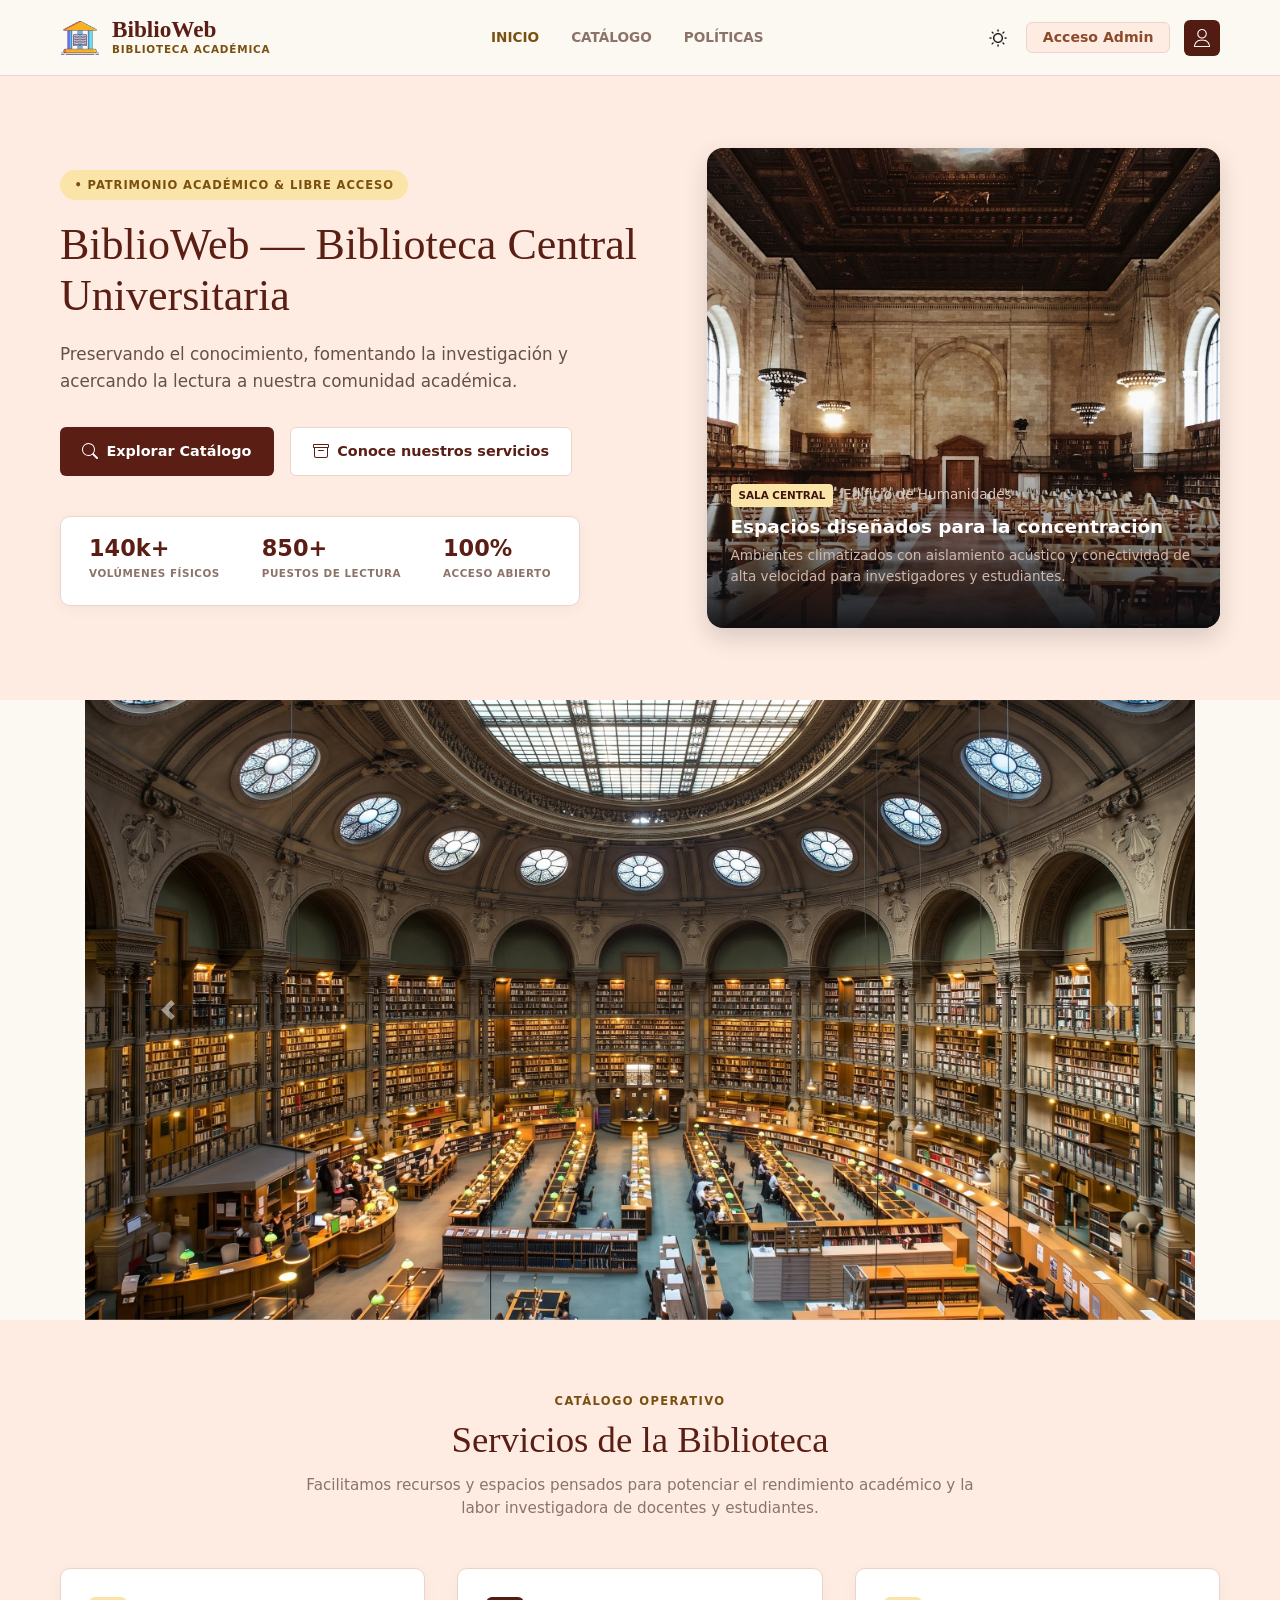
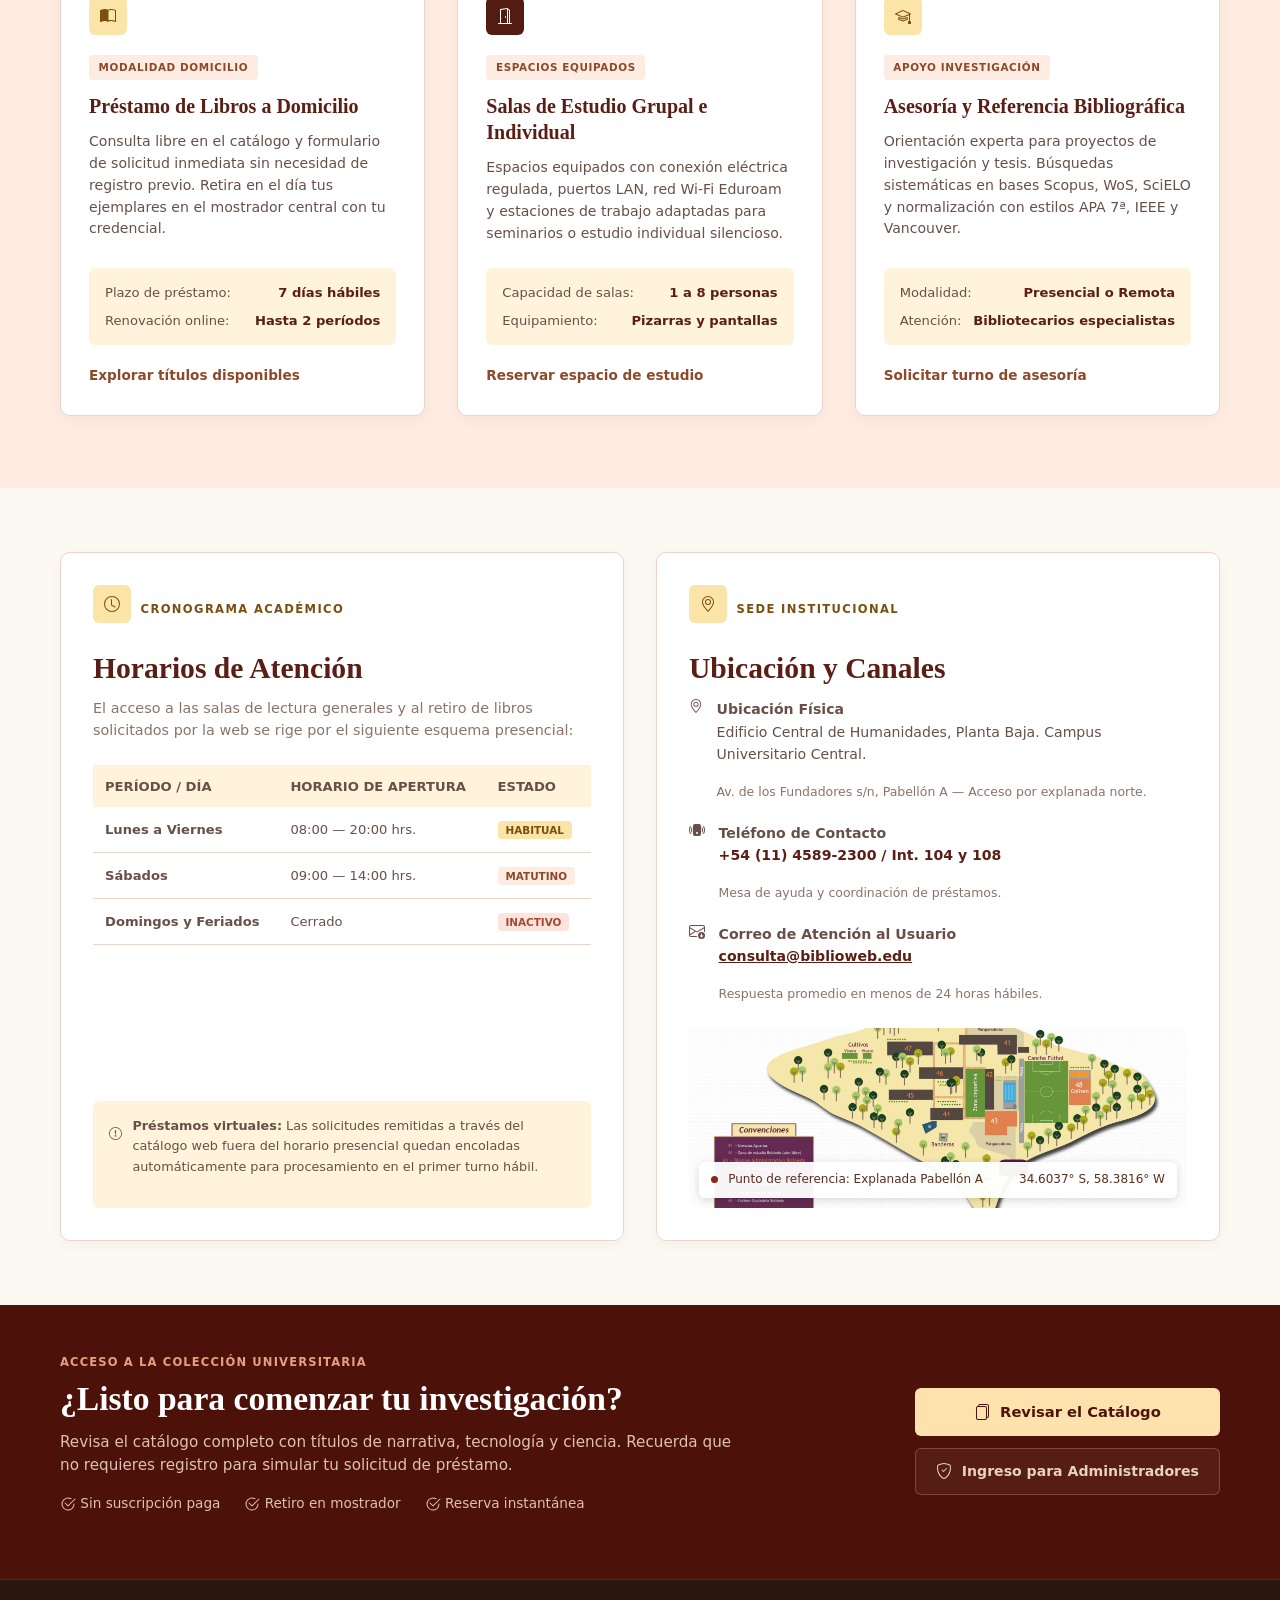
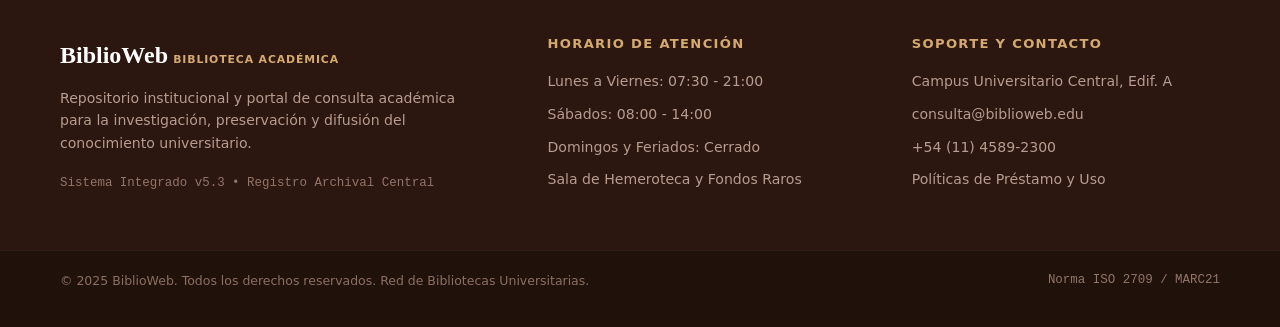
==== commit 75d9c131: "fix: se arreglo merge" ====
--- a/index.html
+++ b/index.html
@@ -1,4 +1,3 @@
-<<<<<<< HEAD
 <!DOCTYPE html>
 <html lang="es" data-bs-theme="light">
 
@@ -475,483 +474,4 @@
     <script src="./js/tema_index.js"></script>
 </body>
 
-</html>
-=======
-<!DOCTYPE html>
-<html lang="es" data-bs-theme="light">
-
-<head>
-    <meta charset="UTF-8">
-    <meta name="viewport" content="width=device-width, initial-scale=1.0">
-    <title>Document</title>
-    <link href="https://cdn.jsdelivr.net/npm/bootstrap@5.3.3/dist/css/bootstrap.min.css" rel="stylesheet">
-    <link rel="stylesheet" href="https://cdn.jsdelivr.net/npm/bootstrap@4.0.0/dist/css/bootstrap.min.css">
-    <link rel="stylesheet" href="./style/styless.css">
-    
-</head>
-
-<body>
-    <header id="navbar">
-        <div class="contenedor-bloque nav-container">
-            <div class="nav-brand">
-                <img src="./img/biblioteca.png" alt="BiblioWeb" width="40" height="40" class="logo">
-                <div class="brand-text">
-                    <span class="brand-title">BiblioWeb</span>
-                    <span class="brand-subtitle">BIBLIOTECA ACADÉMICA</span>
-                </div>
-            </div>
-
-            <nav class="nav">
-                <a href="./index.html" class="active">INICIO</a>
-                <a href="./pages/catalogo.html">CATÁLOGO</a>
-                <a href="#horarios-ubicacion">POLÍTICAS</a>
-            </nav>
-            <div class="admin">
-                <button type="button" id="color" value="claro" onclick="cambiarColor()" aria-label="Cambiar tema">
-                    <img id="icono-tema" src="./img/soleado.png" alt="Modo claro" width="20" height="20">
-                </button>
-                <a href="./pages/ini_sesion.html" class="btn btn-admin fw-bold px-3 py-1">Acceso Admin</a>
-                <button type="button" class="btn-avatar" aria-label="Perfil de usuario">
-                    <img src="./img/usuario.png" alt="Usuario" width="18" height="18">
-                </button>
-            </div>
-
-        </div>
-    </header>
-
-    <main>
-        <section class="hero-section">
-            <div class="contenedor-bloque hero-grid">
-                <div class="hero-content">
-                    <span class="badge-pill">• PATRIMONIO ACADÉMICO & LIBRE ACCESO</span>
-                    <h1 class="hero-title">BiblioWeb — Biblioteca Central Universitaria</h1>
-                    <p class="hero-desc">
-                        Preservando el conocimiento, fomentando la investigación y acercando la lectura a nuestra
-                        comunidad académica.
-                    </p>
-
-                    <div class="cta-group">
-                        <a href="/pages/catalogo.html" class="btn-dark"><svg xmlns="http://www.w3.org/2000/svg" width="16" height="16"
-                                fill="currentColor" class="bi bi-search" viewBox="0 0 16 16">
-                                <path
-                                    d="M11.742 10.344a6.5 6.5 0 1 0-1.397 1.398h-.001q.044.06.098.115l3.85 3.85a1 1 0 0 0 1.415-1.414l-3.85-3.85a1 1 0 0 0-.115-.1zM12 6.5a5.5 5.5 0 1 1-11 0 5.5 5.5 0 0 1 11 0" />
-                            </svg> Explorar Catálogo</a>
-                        <a href="#servicios" class="btn-light"><svg xmlns="http://www.w3.org/2000/svg" width="16"
-                                height="16" fill="currentColor" class="bi bi-archive" viewBox="0 0 16 16">
-                                <path
-                                    d="M0 2a1 1 0 0 1 1-1h14a1 1 0 0 1 1 1v2a1 1 0 0 1-1 1v7.5a2.5 2.5 0 0 1-2.5 2.5h-9A2.5 2.5 0 0 1 1 12.5V5a1 1 0 0 1-1-1zm2 3v7.5A1.5 1.5 0 0 0 3.5 14h9a1.5 1.5 0 0 0 1.5-1.5V5zm13-3H1v2h14zM5 7.5a.5.5 0 0 1 .5-.5h5a.5.5 0 0 1 0 1h-5a.5.5 0 0 1-.5-.5" />
-                            </svg> Conoce nuestros
-                            servicios</a>
-                    </div>
-
-                    <div class="stats-card">
-                        <div class="stat-item">
-                            <strong>140k+</strong>
-                            <span>VOLÚMENES FÍSICOS</span>
-                        </div>
-                        <div class="stat-item">
-                            <strong>850+</strong>
-                            <span>PUESTOS DE LECTURA</span>
-                        </div>
-                        <div class="stat-item">
-                            <strong>100%</strong>
-                            <span>ACCESO ABIERTO</span>
-                        </div>
-                    </div>
-                </div>
-                <div class="hero-image-card">
-                    <img src="./img/pasillos.webp" alt="Sala Central de la Biblioteca">
-                    <div class="image-caption">
-                        <div class="location-tag">
-                            <span class="badge-tag">SALA CENTRAL</span>
-                            <span class="location-name">Edificio de Humanidades</span>
-                        </div>
-                        <h3>Espacios diseñados para la concentración</h3>
-                        <p>
-                            Ambientes climatizados con aislamiento acústico y conectividad de alta velocidad para
-                            investigadores y estudiantes.
-                        </p>
-                    </div>
-                </div>
-
-            </div>
-        </section>
-        <section class="container">
-            <div id="carouselExampleControls" class="carousel slide" data-ride="carousel">
-                <div class="carousel-inner">
-                    <div class="carousel-item active">
-                        <img class="d-block w-100 object-fit-cover" src="./img/img1.jpg" alt="First slide">
-                    </div>
-                    <div class="carousel-item">
-                        <img class="d-block w-100" src="./img/img2.jpg" alt="Second slide">
-                    </div>
-                    <div class="carousel-item">
-                        <img class="d-block w-100" src="./img/img3.jpg" alt="Third slide">
-                    </div>
-                </div>
-                <a class="carousel-control-prev" href="#carouselExampleControls" role="button" data-slide="prev">
-                    <span class="carousel-control-prev-icon" aria-hidden="true"></span>
-                    <span class="sr-only">Previous</span>
-                </a>
-                <a class="carousel-control-next" href="#carouselExampleControls" role="button" data-slide="next">
-                    <span class="carousel-control-next-icon" aria-hidden="true"></span>
-                    <span class="sr-only">Next</span>
-                </a>
-            </div>
-        </section>
-        <section id="servicios" class="seccion-servicios">
-            <div class="contenedor-bloque">
-
-                <header class="servicios-header">
-                    <span class="subtitulo-tag">CATÁLOGO OPERATIVO</span>
-                    <h2 class="titulo-seccion">Servicios de la Biblioteca</h2>
-                    <p class="desc-seccion">
-                        Facilitamos recursos y espacios pensados para potenciar el rendimiento académico y la labor
-                        investigadora de docentes y estudiantes.
-                    </p>
-                </header>
-
-                <div class="servicios-grid">
-                    <article class="servicio-card">
-                        <div class="icono-wrap icono-amarillo">
-                            <svg xmlns="http://www.w3.org/2000/svg" width="16" height="16" fill="currentColor"
-                                class="bi bi-book-half" viewBox="0 0 16 16">
-                                <path
-                                    d="M8.5 2.687c.654-.689 1.782-.886 3.112-.752 1.234.124 2.503.523 3.388.893v9.923c-.918-.35-2.107-.692-3.287-.81-1.094-.111-2.278-.039-3.213.492zM8 1.783C7.015.936 5.587.81 4.287.94c-1.514.153-3.042.672-3.994 1.105A.5.5 0 0 0 0 2.5v11a.5.5 0 0 0 .707.455c.882-.4 2.303-.881 3.68-1.02 1.409-.142 2.59.087 3.223.877a.5.5 0 0 0 .78 0c.633-.79 1.814-1.019 3.222-.877 1.378.139 2.8.62 3.681 1.02A.5.5 0 0 0 16 13.5v-11a.5.5 0 0 0-.293-.455c-.952-.433-2.48-.952-3.994-1.105C10.413.809 8.985.936 8 1.783" />
-                            </svg>
-                        </div>
-                        <span class="badge-categoria">MODALIDAD DOMICILIO</span>
-                        <h3 class="servicio-titulo">Préstamo de Libros a Domicilio</h3>
-                        <p class="servicio-texto">
-                            Consulta libre en el catálogo y formulario de solicitud inmediata sin necesidad de registro
-                            previo. Retira en el día tus ejemplares en el mostrador central con tu credencial.
-                        </p>
-                        <div class="detalles-box">
-                            <div class="detalle-fila">
-                                <span class="label">Plazo de préstamo:</span>
-                                <strong class="valor">7 días hábiles</strong>
-                            </div>
-                            <div class="detalle-fila">
-                                <span class="label">Renovación online:</span>
-                                <strong class="valor">Hasta 2 períodos</strong>
-                            </div>
-                        </div>
-                        <a href="#" class="servicio-link">Explorar títulos disponibles <i
-                                class="fa-solid fa-arrow-right-long"></i></a>
-                    </article>
-                    <article class="servicio-card">
-                        <div class="icono-wrap icono-vino">
-                            <svg xmlns="http://www.w3.org/2000/svg" width="16" height="16" fill="currentColor"
-                                class="bi bi-door-open" viewBox="0 0 16 16">
-                                <path d="M8.5 10c-.276 0-.5-.448-.5-1s.224-1 .5-1 .5.448.5 1-.224 1-.5 1" />
-                                <path
-                                    d="M10.828.122A.5.5 0 0 1 11 .5V1h.5A1.5 1.5 0 0 1 13 2.5V15h1.5a.5.5 0 0 1 0 1h-13a.5.5 0 0 1 0-1H3V1.5a.5.5 0 0 1 .43-.495l7-1a.5.5 0 0 1 .398.117M11.5 2H11v13h1V2.5a.5.5 0 0 0-.5-.5M4 1.934V15h6V1.077z" />
-                            </svg>
-                        </div>
-                        <span class="badge-categoria">ESPACIOS EQUIPADOS</span>
-                        <h3 class="servicio-titulo">Salas de Estudio Grupal e Individual</h3>
-                        <p class="servicio-texto">
-                            Espacios equipados con conexión eléctrica regulada, puertos LAN, red Wi-Fi Eduroam y
-                            estaciones de trabajo adaptadas para seminarios o estudio individual silencioso.
-                        </p>
-                        <div class="detalles-box">
-                            <div class="detalle-fila">
-                                <span class="label">Capacidad de salas:</span>
-                                <strong class="valor">1 a 8 personas</strong>
-                            </div>
-                            <div class="detalle-fila">
-                                <span class="label">Equipamiento:</span>
-                                <strong class="valor">Pizarras y pantallas</strong>
-                            </div>
-                        </div>
-                        <a href="#" class="servicio-link">Reservar espacio de estudio <i
-                                class="fa-solid fa-arrow-right-long"></i></a>
-                    </article>
-                    <article class="servicio-card">
-                        <div class="icono-wrap icono-amarillo">
-                            <svg xmlns="http://www.w3.org/2000/svg" width="16" height="16" fill="currentColor"
-                                class="bi bi-mortarboard" viewBox="0 0 16 16">
-                                <path
-                                    d="M8.211 2.047a.5.5 0 0 0-.422 0l-7.5 3.5a.5.5 0 0 0 .025.917l7.5 3a.5.5 0 0 0 .372 0L14 7.14V13a1 1 0 0 0-1 1v2h3v-2a1 1 0 0 0-1-1V6.739l.686-.275a.5.5 0 0 0 .025-.917zM8 8.46 1.758 5.965 8 3.052l6.242 2.913z" />
-                                <path
-                                    d="M4.176 9.032a.5.5 0 0 0-.656.327l-.5 1.7a.5.5 0 0 0 .294.605l4.5 1.8a.5.5 0 0 0 .372 0l4.5-1.8a.5.5 0 0 0 .294-.605l-.5-1.7a.5.5 0 0 0-.656-.327L8 10.466zm-.068 1.873.22-.748 3.496 1.311a.5.5 0 0 0 .352 0l3.496-1.311.22.748L8 12.46z" />
-                            </svg>
-                        </div>
-                        <span class="badge-categoria">APOYO INVESTIGACIÓN</span>
-                        <h3 class="servicio-titulo">Asesoría y Referencia Bibliográfica</h3>
-                        <p class="servicio-texto">
-                            Orientación experta para proyectos de investigación y tesis. Búsquedas sistemáticas en bases
-                            Scopus, WoS, SciELO y normalización con estilos APA 7ª, IEEE y Vancouver.
-                        </p>
-                        <div class="detalles-box">
-                            <div class="detalle-fila">
-                                <span class="label">Modalidad:</span>
-                                <strong class="valor">Presencial o Remota</strong>
-                            </div>
-                            <div class="detalle-fila">
-                                <span class="label">Atención:</span>
-                                <strong class="valor">Bibliotecarios especialistas</strong>
-                            </div>
-                        </div>
-                        <a href="#" class="servicio-link">Solicitar turno de asesoría <i
-                                class="fa-solid fa-arrow-right-long"></i></a>
-                    </article>
-                </div>
-
-            </div>
-        </section>
-        <section id="horarios-ubicacion" class="seccion-info">
-            <div class="contenedor-bloque info-grid">
-                <article class="info-card">
-                    <div class="card-top">
-                        <div class="icono-wrap icono-amarillo">
-                            <svg xmlns="http://www.w3.org/2000/svg" width="16" height="16" fill="currentColor"
-                                class="bi bi-clock" viewBox="0 0 16 16">
-                                <path
-                                    d="M8 3.5a.5.5 0 0 0-1 0V9a.5.5 0 0 0 .252.434l3.5 2a.5.5 0 0 0 .496-.868L8 8.71z" />
-                                <path d="M8 16A8 8 0 1 0 8 0a8 8 0 0 0 0 16m7-8A7 7 0 1 1 1 8a7 7 0 0 1 14 0" />
-                            </svg>
-                        </div>
-                        <span class="subtitulo-tag">CRONOGRAMA ACADÉMICO</span>
-                    </div>
-
-                    <h2 class="titulo-card">Horarios de Atención</h2>
-                    <p class="desc-card">
-                        El acceso a las salas de lectura generales y al retiro de libros solicitados por la web se rige
-                        por el siguiente esquema presencial:
-                    </p>
-
-                    <div class="tabla-wrap">
-                        <table class="tabla-horarios">
-                            <thead>
-                                <tr>
-                                    <th scope="col">PERÍODO / DÍA</th>
-                                    <th scope="col">HORARIO DE APERTURA</th>
-                                    <th scope="col">ESTADO</th>
-                                </tr>
-                            </thead>
-                            <tbody>
-                                <tr>
-                                    <td><strong>Lunes a Viernes</strong></td>
-                                    <td>08:00 — 20:00 hrs.</td>
-                                    <td><span class="badge-status status-habitual">HABITUAL</span></td>
-                                </tr>
-                                <tr>
-                                    <td><strong>Sábados</strong></td>
-                                    <td>09:00 — 14:00 hrs.</td>
-                                    <td><span class="badge-status status-matutino">MATUTINO</span></td>
-                                </tr>
-                                <tr>
-                                    <td><strong>Domingos y Feriados</strong></td>
-                                    <td>Cerrado</td>
-                                    <td><span class="badge-status status-inactivo">INACTIVO</span></td>
-                                </tr>
-                            </tbody>
-                        </table>
-                    </div>
-
-                    <div class="aviso-box">
-                        <svg xmlns="http://www.w3.org/2000/svg" width="35" height="35" fill="currentColor"
-                            class="bi bi-exclamation-circle" viewBox="0 0 16 16">
-                            <path d="M8 15A7 7 0 1 1 8 1a7 7 0 0 1 0 14m0 1A8 8 0 1 0 8 0a8 8 0 0 0 0 16" />
-                            <path
-                                d="M7.002 11a1 1 0 1 1 2 0 1 1 0 0 1-2 0M7.1 4.995a.905.905 0 1 1 1.8 0l-.35 3.507a.552.552 0 0 1-1.1 0z" />
-                        </svg>
-                        <p>
-                            <strong>Préstamos virtuales:</strong> Las solicitudes remitidas a través del catálogo web
-                            fuera del horario presencial quedan encoladas automáticamente para procesamiento en el
-                            primer turno hábil.
-                        </p>
-                    </div>
-                </article>
-                <article class="info-card">
-                    <div class="card-top">
-                        <div class="icono-wrap icono-amarillo">
-                            <svg xmlns="http://www.w3.org/2000/svg" width="16" height="16" fill="currentColor"
-                                class="bi bi-geo-alt" viewBox="0 0 16 16">
-                                <path
-                                    d="M12.166 8.94c-.524 1.062-1.234 2.12-1.96 3.07A32 32 0 0 1 8 14.58a32 32 0 0 1-2.206-2.57c-.726-.95-1.436-2.008-1.96-3.07C3.304 7.867 3 6.862 3 6a5 5 0 0 1 10 0c0 .862-.305 1.867-.834 2.94M8 16s6-5.686 6-10A6 6 0 0 0 2 6c0 4.314 6 10 6 10" />
-                                <path d="M8 8a2 2 0 1 1 0-4 2 2 0 0 1 0 4m0 1a3 3 0 1 0 0-6 3 3 0 0 0 0 6" />
-                            </svg>
-                        </div>
-                        <span class="subtitulo-tag">SEDE INSTITUCIONAL</span>
-                    </div>
-
-                    <h2 class="titulo-card">Ubicación y Canales</h2>
-
-                    <div class="canales-lista">
-                        <div class="canal-item">
-                            <svg xmlns="http://www.w3.org/2000/svg" width="16" height="16" fill="currentColor"
-                                class="bi bi-geo-alt" viewBox="0 0 16 16">
-                                <path
-                                    d="M12.166 8.94c-.524 1.062-1.234 2.12-1.96 3.07A32 32 0 0 1 8 14.58a32 32 0 0 1-2.206-2.57c-.726-.95-1.436-2.008-1.96-3.07C3.304 7.867 3 6.862 3 6a5 5 0 0 1 10 0c0 .862-.305 1.867-.834 2.94M8 16s6-5.686 6-10A6 6 0 0 0 2 6c0 4.314 6 10 6 10" />
-                                <path d="M8 8a2 2 0 1 1 0-4 2 2 0 0 1 0 4m0 1a3 3 0 1 0 0-6 3 3 0 0 0 0 6" />
-                            </svg>
-                            <div>
-                                <strong class="canal-titulo">Ubicación Física</strong>
-                                <p class="canal-detalle">Edificio Central de Humanidades, Planta Baja. Campus
-                                    Universitario Central.</p>
-                                <span class="canal-subdetalle">Av. de los Fundadores s/n, Pabellón A — Acceso por
-                                    explanada norte.</span>
-                            </div>
-                        </div>
-
-                        <div class="canal-item">
-                            <svg xmlns="http://www.w3.org/2000/svg" width="16" height="16" fill="currentColor"
-                                class="bi bi-phone-vibrate-fill" viewBox="0 0 16 16">
-                                <path
-                                    d="M4 4a2 2 0 0 1 2-2h4a2 2 0 0 1 2 2v8a2 2 0 0 1-2 2H6a2 2 0 0 1-2-2zm5 7a1 1 0 1 0-2 0 1 1 0 0 0 2 0M1.807 4.734a.5.5 0 1 0-.884-.468A8 8 0 0 0 0 8c0 1.347.334 2.618.923 3.734a.5.5 0 1 0 .884-.468A7 7 0 0 1 1 8c0-1.18.292-2.292.807-3.266m13.27-.468a.5.5 0 0 0-.884.468C14.708 5.708 15 6.819 15 8c0 1.18-.292 2.292-.807 3.266a.5.5 0 0 0 .884.468A8 8 0 0 0 16 8a8 8 0 0 0-.923-3.734M3.34 6.182a.5.5 0 1 0-.93-.364A6 6 0 0 0 2 8c0 .769.145 1.505.41 2.182a.5.5 0 1 0 .93-.364A5 5 0 0 1 3 8c0-.642.12-1.255.34-1.818m10.25-.364a.5.5 0 0 0-.93.364c.22.563.34 1.176.34 1.818s-.12 1.255-.34 1.818a.5.5 0 0 0 .93.364C13.856 9.505 14 8.769 14 8s-.145-1.505-.41-2.182" />
-                            </svg>
-                            <div>
-                                <strong class="canal-titulo">Teléfono de Contacto</strong>
-                                <p class="canal-destacado">+54 (11) 4589-2300 / Int. 104 y 108</p>
-                                <span class="canal-subdetalle">Mesa de ayuda y coordinación de préstamos.</span>
-                            </div>
-                        </div>
-
-                        <div class="canal-item">
-                            <svg xmlns="http://www.w3.org/2000/svg" width="16" height="16" fill="currentColor"
-                                class="bi bi-envelope-arrow-down" viewBox="0 0 16 16">
-                                <path
-                                    d="M0 4a2 2 0 0 1 2-2h12a2 2 0 0 1 2 2v4.5a.5.5 0 0 1-1 0V5.383l-7 4.2-1.326-.795-5.64 3.47A1 1 0 0 0 2 13h5.5a.5.5 0 0 1 0 1H2a2 2 0 0 1-2-1.99zm1 7.105 4.708-2.897L1 5.383zM1 4v.217l7 4.2 7-4.2V4a1 1 0 0 0-1-1H2a1 1 0 0 0-1 1" />
-                                <path
-                                    d="M12.5 16a3.5 3.5 0 1 0 0-7 3.5 3.5 0 0 0 0 7m.354-1.646a.5.5 0 0 1-.722-.016l-1.149-1.25a.5.5 0 1 1 .737-.676l.28.305V11a.5.5 0 0 1 1 0v1.793l.396-.397a.5.5 0 0 1 .708.708z" />
-                            </svg>
-                            <div>
-                                <strong class="canal-titulo">Correo de Atención al Usuario</strong>
-                                <p><a href="mailto:consulta@biblioweb.edu"
-                                        class="canal-correo">consulta@biblioweb.edu</a></p>
-                                <span class="canal-subdetalle">Respuesta promedio en menos de 24 horas hábiles.</span>
-                            </div>
-                        </div>
-                    </div>
-
-                    <div class="mapa-card">
-                        <img src="./img/mapacampus.jpg" alt="Plano aéreo del Edificio Central" class="mapa-img">
-                        <div class="mapa-tag">
-                            <div>
-                                <span class="punto-rojo"></span>
-                                <span>Punto de referencia: Explanada Pabellón A</span>
-                            </div>
-                            <span class="coordenadas">34.6037° S, 58.3816° W</span>
-                        </div>
-                    </div>
-                </article>
-
-            </div>
-        </section>
-    </main>
-    <footer class="site-footer">
-        <section class="footer-cta">
-            <div class="contenedor-bloque cta-flex">
-                <div class="cta-info">
-                    <span class="cta-tag">ACCESO A LA COLECCIÓN UNIVERSITARIA</span>
-                    <h2 class="cta-title">¿Listo para comenzar tu investigación?</h2>
-                    <p class="cta-desc">
-                        Revisa el catálogo completo con títulos de narrativa, tecnología y ciencia. Recuerda que no
-                        requieres registro para simular tu solicitud de préstamo.
-                    </p>
-                    <ul class="cta-perks">
-                        <li><svg xmlns="http://www.w3.org/2000/svg" width="16" height="16" fill="currentColor"
-                                class="bi bi-check2-circle" viewBox="0 0 16 16">
-                                <path
-                                    d="M2.5 8a5.5 5.5 0 0 1 8.25-4.764.5.5 0 0 0 .5-.866A6.5 6.5 0 1 0 14.5 8a.5.5 0 0 0-1 0 5.5 5.5 0 1 1-11 0" />
-                                <path
-                                    d="M15.354 3.354a.5.5 0 0 0-.708-.708L8 9.293 5.354 6.646a.5.5 0 1 0-.708.708l3 3a.5.5 0 0 0 .708 0z" />
-                            </svg> Sin suscripción paga</li>
-                        <li><svg xmlns="http://www.w3.org/2000/svg" width="16" height="16" fill="currentColor"
-                                class="bi bi-check2-circle" viewBox="0 0 16 16">
-                                <path
-                                    d="M2.5 8a5.5 5.5 0 0 1 8.25-4.764.5.5 0 0 0 .5-.866A6.5 6.5 0 1 0 14.5 8a.5.5 0 0 0-1 0 5.5 5.5 0 1 1-11 0" />
-                                <path
-                                    d="M15.354 3.354a.5.5 0 0 0-.708-.708L8 9.293 5.354 6.646a.5.5 0 1 0-.708.708l3 3a.5.5 0 0 0 .708 0z" />
-                            </svg> Retiro en mostrador</li>
-                        <li><svg xmlns="http://www.w3.org/2000/svg" width="16" height="16" fill="currentColor"
-                                class="bi bi-check2-circle" viewBox="0 0 16 16">
-                                <path
-                                    d="M2.5 8a5.5 5.5 0 0 1 8.25-4.764.5.5 0 0 0 .5-.866A6.5 6.5 0 1 0 14.5 8a.5.5 0 0 0-1 0 5.5 5.5 0 1 1-11 0" />
-                                <path
-                                    d="M15.354 3.354a.5.5 0 0 0-.708-.708L8 9.293 5.354 6.646a.5.5 0 1 0-.708.708l3 3a.5.5 0 0 0 .708 0z" />
-                            </svg> Reserva instantánea</li>
-                    </ul>
-                </div>
-
-                <div class="cta-actions">
-                    <a href="./pages/catalogo.html" class="btn-cta-primary">
-                        <svg xmlns="http://www.w3.org/2000/svg" width="16" height="16" fill="currentColor"
-                            class="bi bi-files" viewBox="0 0 16 16">
-                            <path
-                                d="M13 0H6a2 2 0 0 0-2 2 2 2 0 0 0-2 2v10a2 2 0 0 0 2 2h7a2 2 0 0 0 2-2 2 2 0 0 0 2-2V2a2 2 0 0 0-2-2m0 13V4a2 2 0 0 0-2-2H5a1 1 0 0 1 1-1h7a1 1 0 0 1 1 1v10a1 1 0 0 1-1 1M3 4a1 1 0 0 1 1-1h7a1 1 0 0 1 1 1v10a1 1 0 0 1-1 1H4a1 1 0 0 1-1-1z" />
-                        </svg>Revisar el Catálogo
-                    </a>
-                    <a href="./pages/ini_sesion.html" class="btn-cta-secondary">
-                        <svg xmlns="http://www.w3.org/2000/svg" width="16" height="16" fill="currentColor"
-                            class="bi bi-shield-check" viewBox="0 0 16 16">
-                            <path
-                                d="M5.338 1.59a61 61 0 0 0-2.837.856.48.48 0 0 0-.328.39c-.554 4.157.726 7.19 2.253 9.188a10.7 10.7 0 0 0 2.287 2.233c.346.244.652.42.893.533q.18.085.293.118a1 1 0 0 0 .101.025 1 1 0 0 0 .1-.025q.114-.034.294-.118c.24-.113.547-.29.893-.533a10.7 10.7 0 0 0 2.287-2.233c1.527-1.997 2.807-5.031 2.253-9.188a.48.48 0 0 0-.328-.39c-.651-.213-1.75-.56-2.837-.855C9.552 1.29 8.531 1.067 8 1.067c-.53 0-1.552.223-2.662.524zM5.072.56C6.157.265 7.31 0 8 0s1.843.265 2.928.56c1.11.3 2.229.655 2.887.87a1.54 1.54 0 0 1 1.044 1.262c.596 4.477-.787 7.795-2.465 9.99a11.8 11.8 0 0 1-2.517 2.453 7 7 0 0 1-1.048.625c-.28.132-.581.24-.829.24s-.548-.108-.829-.24a7 7 0 0 1-1.048-.625 11.8 11.8 0 0 1-2.517-2.453C1.928 10.487.545 7.169 1.141 2.692A1.54 1.54 0 0 1 2.185 1.43 63 63 0 0 1 5.072.56" />
-                            <path
-                                d="M10.854 5.146a.5.5 0 0 1 0 .708l-3 3a.5.5 0 0 1-.708 0l-1.5-1.5a.5.5 0 1 1 .708-.708L7.5 7.793l2.646-2.647a.5.5 0 0 1 .708 0" />
-                        </svg> Ingreso para Administradores
-                    </a>
-                </div>
-            </div>
-        </section>
-        <div class="footer-main">
-            <div class="contenedor-bloque footer-grid">
-                <div class="footer-col col-brand">
-                    <div class="brand-header">
-                        <span class="brand-title-footer">BiblioWeb</span>
-                        <span class="brand-sub-footer">BIBLIOTECA ACADÉMICA</span>
-                    </div>
-                    <p class="brand-desc-footer">
-                        Repositorio institucional y portal de consulta académica para la investigación, preservación y
-                        difusión del conocimiento universitario.
-                    </p>
-                    <p class="system-meta">
-                        Sistema Integrado v5.3 <span>•</span> Registro Archival Central
-                    </p>
-                </div>
-
-                <div class="footer-col">
-                    <h3 class="col-title">HORARIO DE ATENCIÓN</h3>
-                    <ul class="col-list">
-                        <li>Lunes a Viernes: 07:30 - 21:00</li>
-                        <li>Sábados: 08:00 - 14:00</li>
-                        <li>Domingos y Feriados: Cerrado</li>
-                        <li class="list-highlight">Sala de Hemeroteca y Fondos Raros</li>
-                    </ul>
-                </div>
-
-                <div class="footer-col">
-                    <h3 class="col-title">SOPORTE Y CONTACTO</h3>
-                    <ul class="col-list">
-                        <li>Campus Universitario Central, Edif. A</li>
-                        <li><a href="mailto:consulta@biblioweb.edu">consulta@biblioweb.edu</a></li>
-                        <li>+54 (11) 4589-2300</li>
-                        <li><a href="#" class="link-underlined">Políticas de Préstamo y Uso</a></li>
-                    </ul>
-                </div>
-            </div>
-        </div>
-        <div class="footer-bottom">
-            <div class="contenedor-bloque bottom-flex">
-                <p class="copy-text">© 2025 BiblioWeb. Todos los derechos reservados. Red de Bibliotecas Universitarias.
-                </p>
-                <p class="standard-text">Norma ISO 2709 / MARC21</p>
-            </div>
-        </div>
-    </footer>
-    <script src="https://code.jquery.com/jquery-3.2.1.slim.min.js"
-        integrity="sha384-KJ3o2DKtIkvYIK3UENzmM7KCkRr/rE9/Qpg6aAZGJwFDMVNA/GpGFF93hXpG5KkN"
-        crossorigin="anonymous"></script>
-    <script src="https://cdn.jsdelivr.net/npm/popper.js@1.12.9/dist/umd/popper.min.js"
-        integrity="sha384-ApNbgh9B+Y1QKtv3Rn7W3mgPxhU9K/ScQsAP7hUibX39j7fakFPskvXusvfa0b4Q"
-        crossorigin="anonymous"></script>
-    <script src="https://cdn.jsdelivr.net/npm/bootstrap@4.0.0/dist/js/bootstrap.min.js"
-        integrity="sha384-JZR6Spejh4U02d8jOt6vLEHfe/JQGiRRSQQxSfFWpi1MquVdAyjUar5+76PVCmYl"
-        crossorigin="anonymous"></script>
-    <script src="./js/tema_index.js"></script>
-</body>
-
-</html>
->>>>>>> e061c65 (fix: arreglo de url y tema a oscuro)
+</html>
